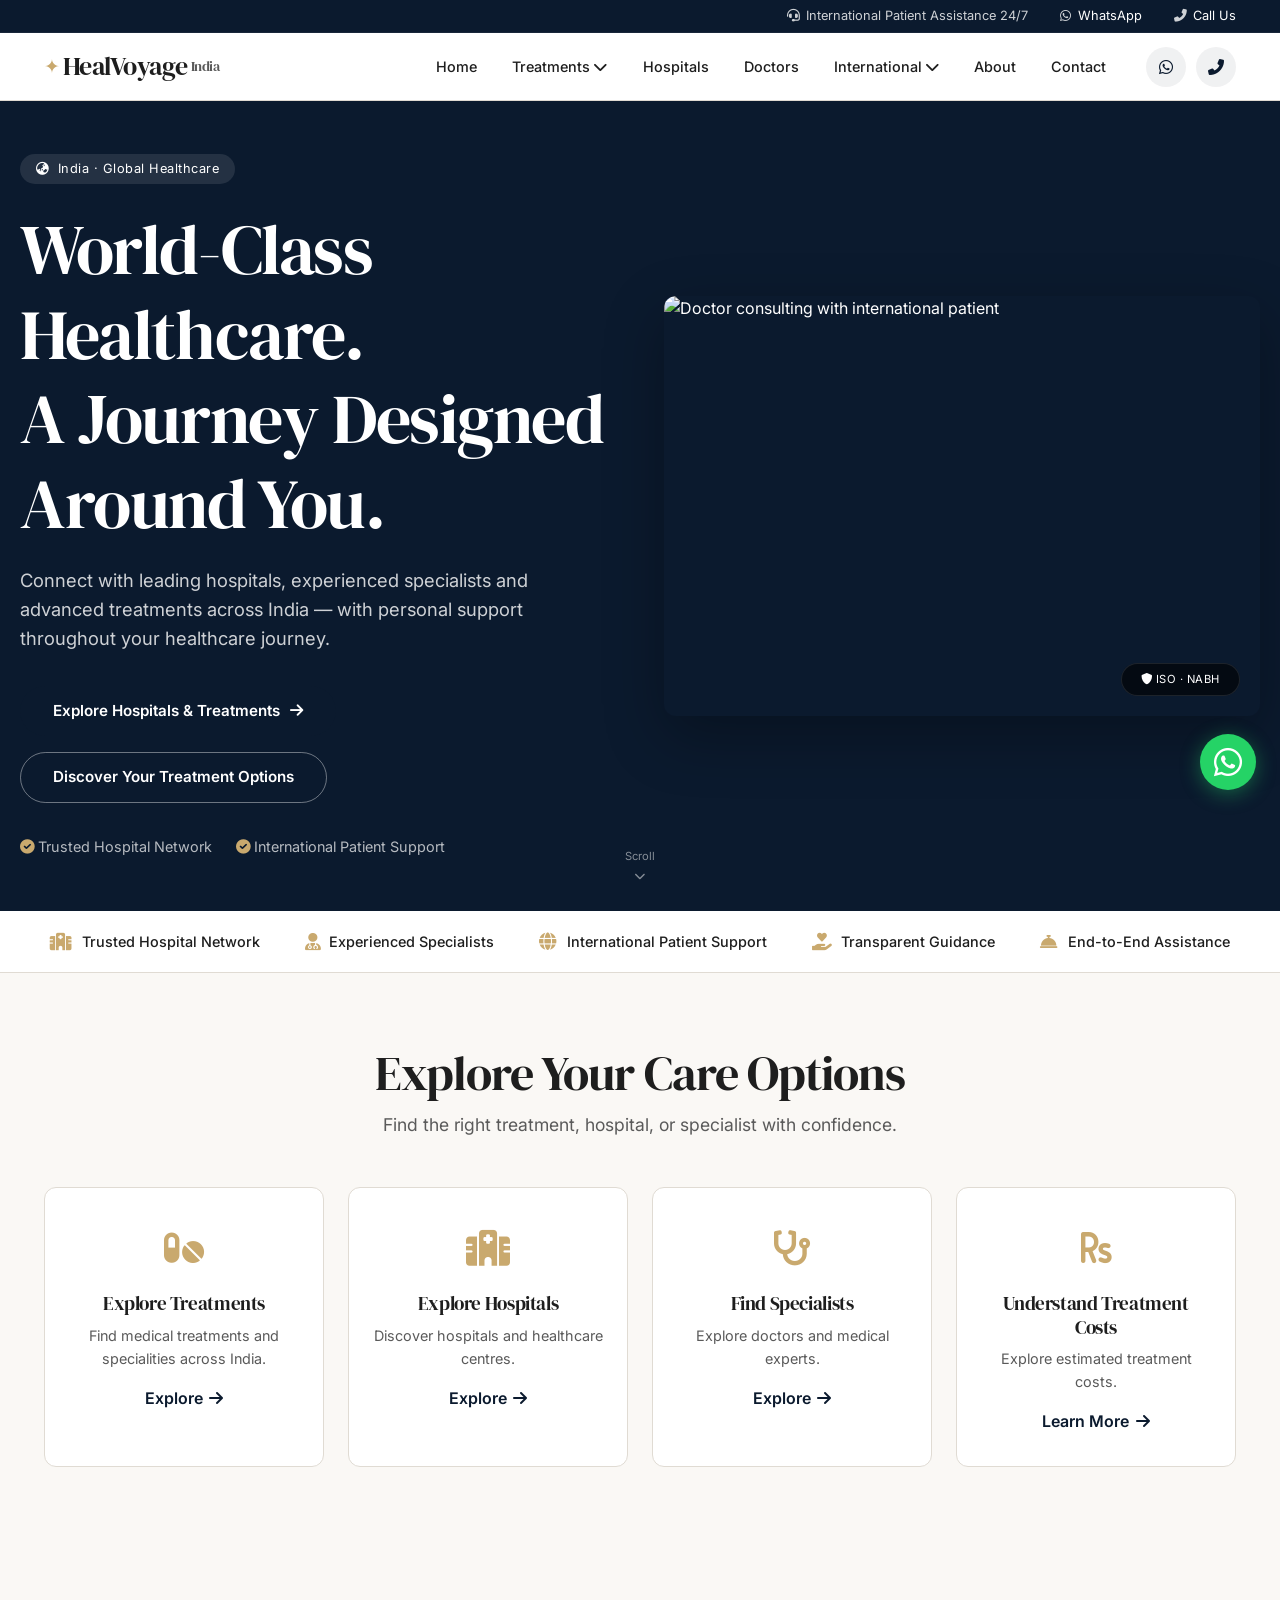
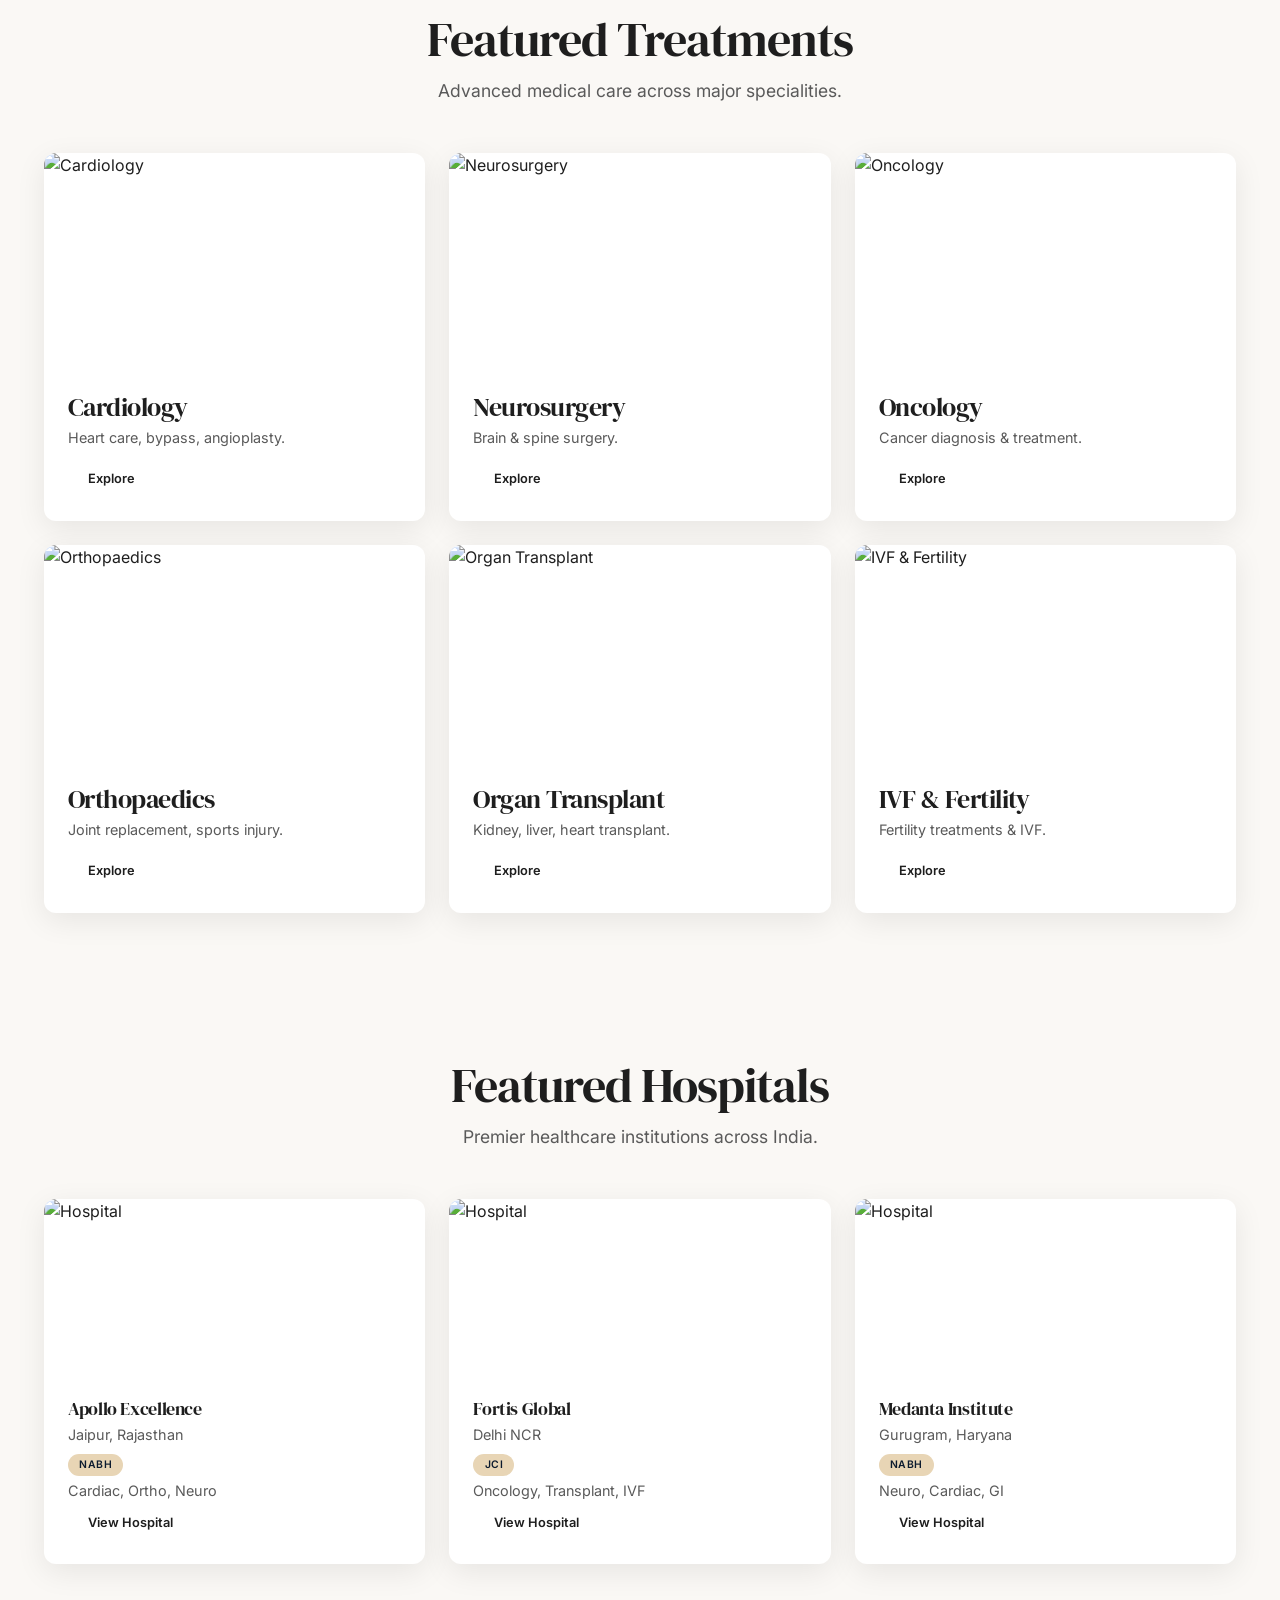
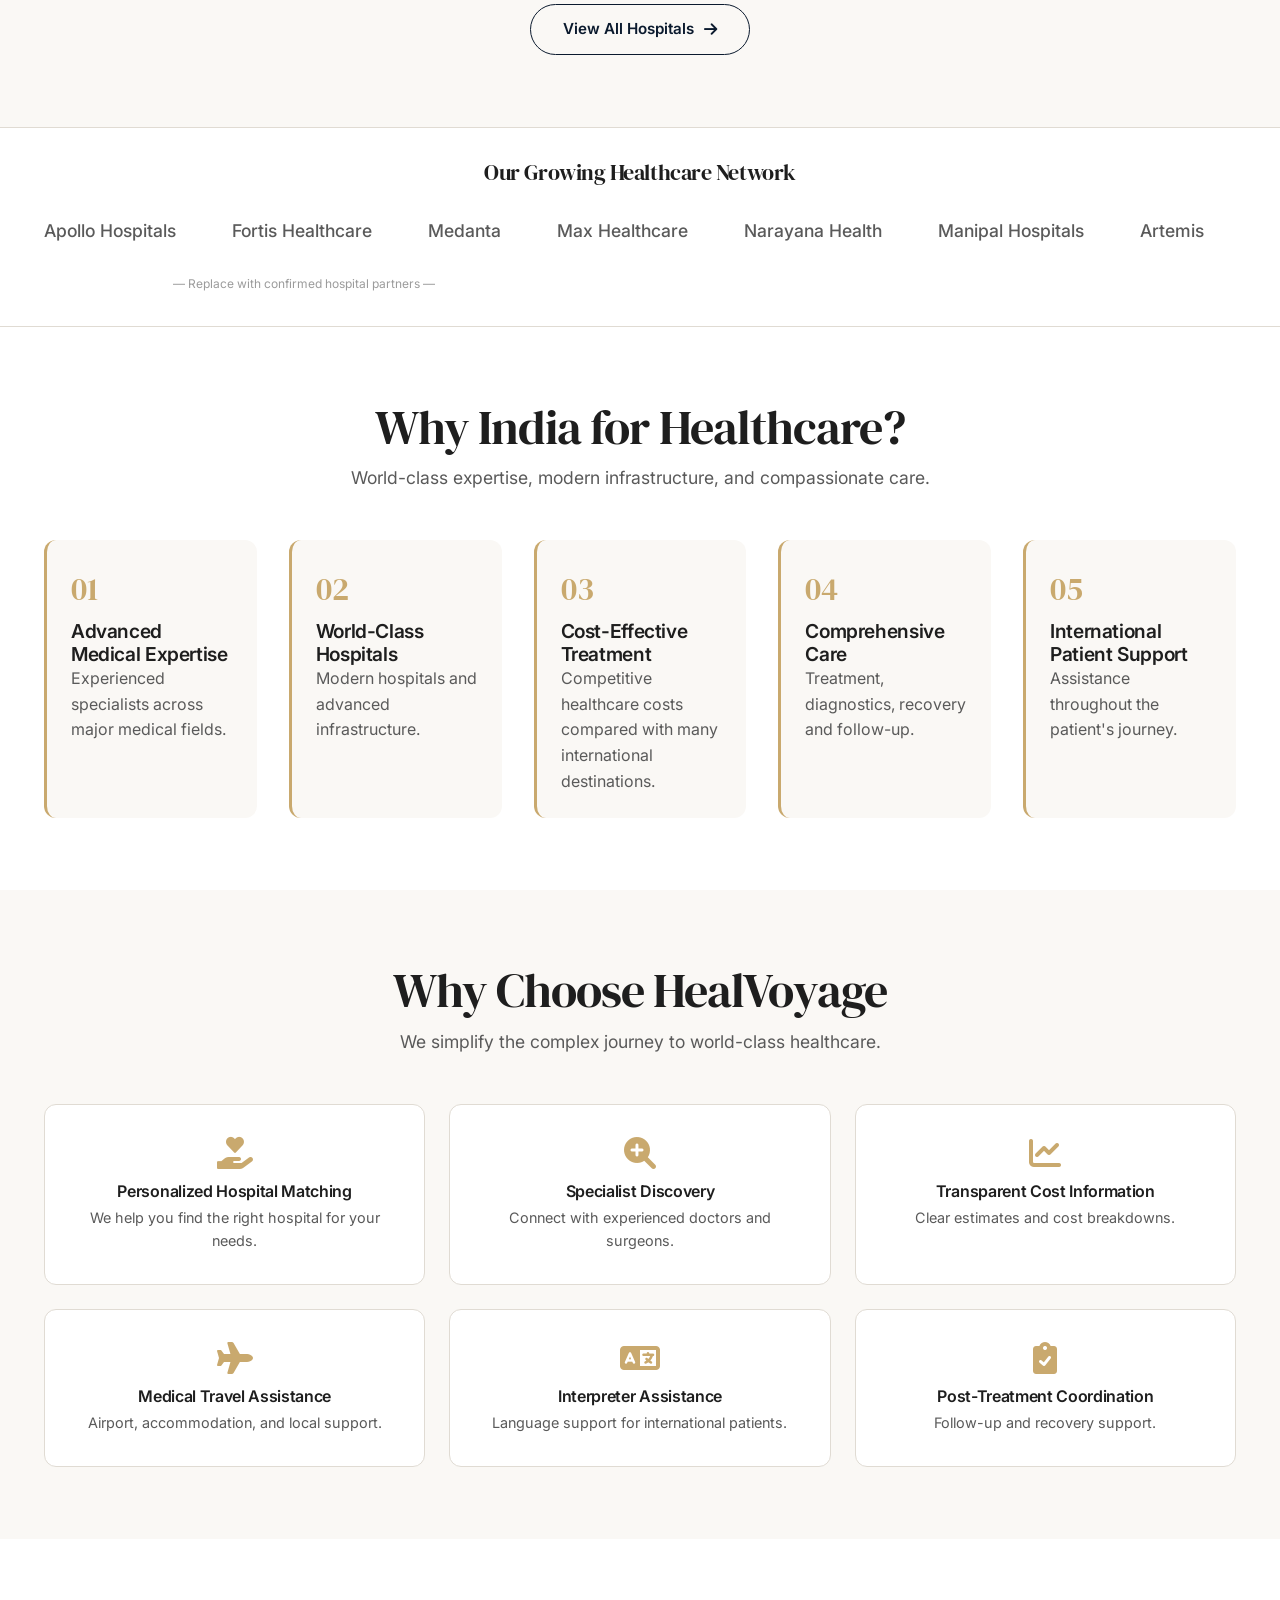
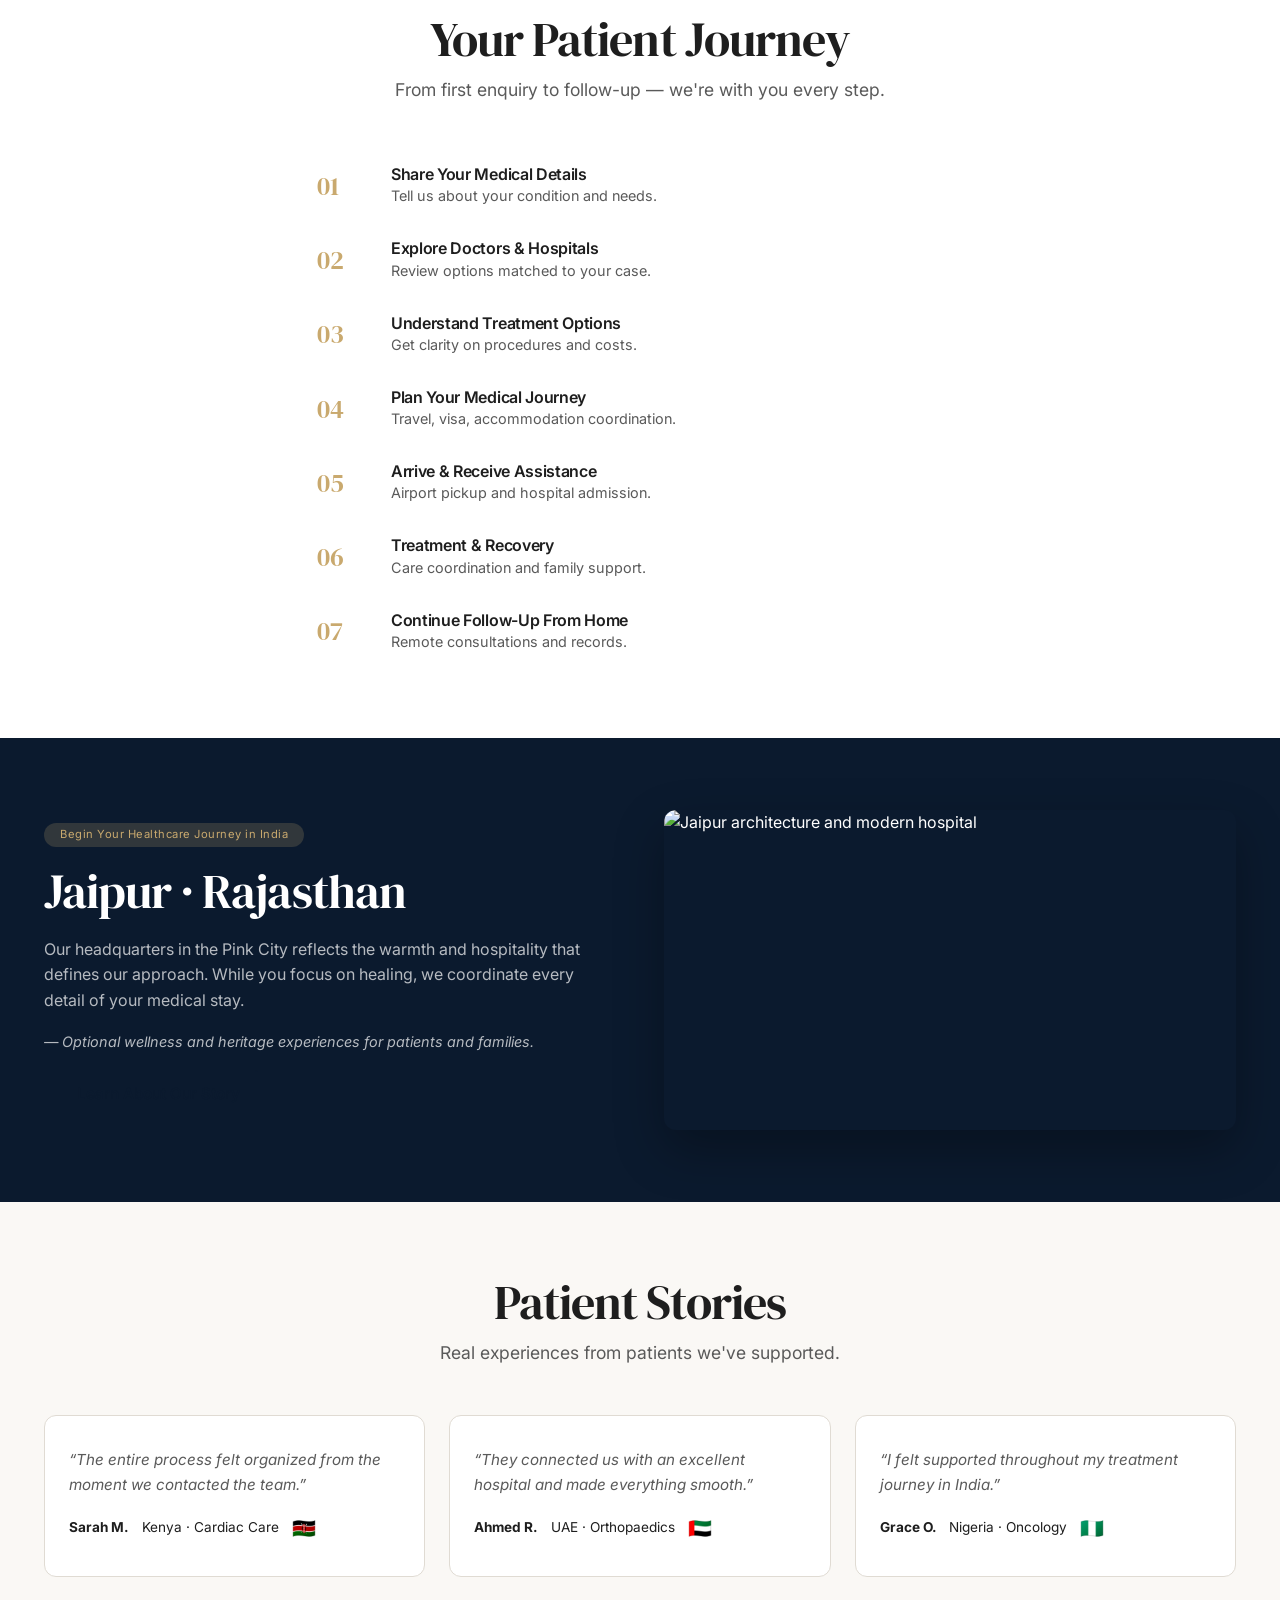
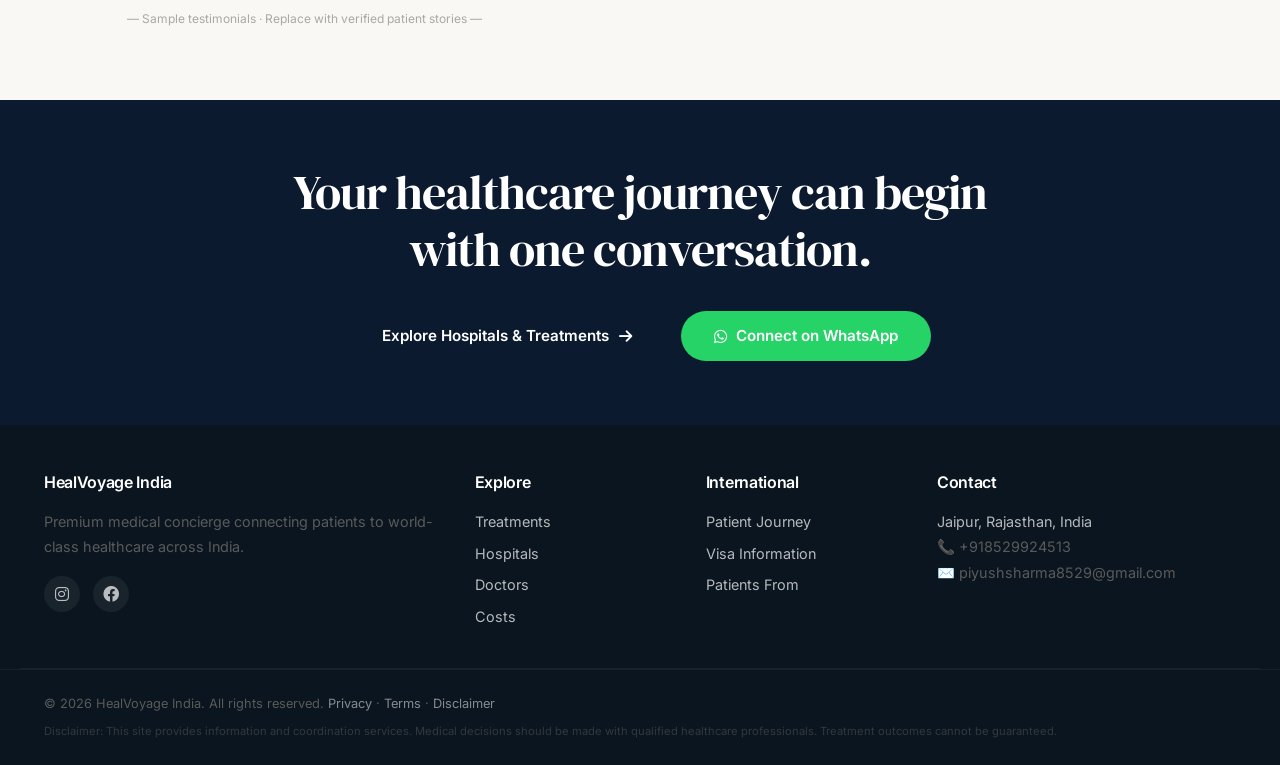
==== index.html @ 4dab4cf0 "Update index.html" ====
<!DOCTYPE html>
<html lang="en">
<head>
  <meta charset="UTF-8" />
  <meta name="viewport" content="width=device-width, initial-scale=1.0" />
  <title>HealVoyage India · Premium Medical Concierge</title>
  <link rel="preconnect" href="https://fonts.googleapis.com" />
  <link rel="preconnect" href="https://fonts.gstatic.com" crossorigin />
  <link href="https://fonts.googleapis.com/css2?family=DM+Serif+Display:ital@0;1&family=Inter:opsz,wght@14..32,300;14..32,400;14..32,500;14..32,600;14..32,700&display=swap" rel="stylesheet" />
  <link rel="stylesheet" href="https://cdnjs.cloudflare.com/ajax/libs/font-awesome/6.0.0-beta3/css/all.min.css" />
  <link rel="stylesheet" href="css/style.css" />
</head>
<body>

<!-- ===== UTILITY BAR ===== -->
<div class="utility-bar">
  <div class="container utility-flex">
    <span class="utility-item"><i class="fas fa-headset"></i> International Patient Assistance 24/7</span>
    <span class="utility-item"><i class="fab fa-whatsapp"></i> <a href="https://wa.me/+918529924513?text=Hi%2C%20I%20would%20like%20to%20know%20more%20about%20medical%20treatment%20in%20India." target="_blank">WhatsApp</a></span>
    <span class="utility-item"><i class="fas fa-phone-alt"></i> <a href="tel:+918529924513">Call Us</a></span>
  </div>
</div>

<!-- ===== HEADER ===== -->
<!-- ===== HEADER / NAVIGATION ===== -->
<header class="site-header">
  <div class="container header-flex">
    
    <!-- LOGO -->
    <div class="logo">
      <a href="index.html">
        <span class="logo-icon">✦</span> HealVoyage <span class="logo-light">India</span>
      </a>
    </div>
    
    <!-- NAVIGATION -->
    <nav class="main-nav">
      <ul class="nav-list">
        <li><a href="index.html">Home</a></li>
        <li class="dropdown">
          <a href="treatments.html" class="dropdown-toggle">Treatments <i class="fas fa-chevron-down"></i></a>
          <ul class="dropdown-menu">
            <li><a href="treatments.html#cardiology">Cardiology</a></li>
            <li><a href="treatments.html#neurosurgery">Neurosurgery</a></li>
            <li><a href="treatments.html#oncology">Oncology</a></li>
            <li><a href="treatments.html#orthopaedics">Orthopaedics</a></li>
            <li><a href="treatments.html">All Treatments</a></li>
          </ul>
        </li>
        <li><a href="hospitals.html">Hospitals</a></li>
        <li><a href="doctors.html">Doctors</a></li>
        <li class="dropdown">
          <a href="international-patients.html" class="dropdown-toggle">International <i class="fas fa-chevron-down"></i></a>
          <ul class="dropdown-menu">
            <li><a href="international-patients.html#journey">Patient Journey</a></li>
            <li><a href="international-patients.html#visa">Medical Visa</a></li>
            <li><a href="international-patients.html#countries">Patients From</a></li>
          </ul>
        </li>
        <li><a href="about.html">About</a></li>
        <li><a href="contact.html">Contact</a></li>
      </ul>
      <div class="nav-actions">
        <a href="https://wa.me/YOUR_WHATSAPP_NUMBER?text=Hi" target="_blank" class="btn-icon"><i class="fab fa-whatsapp"></i></a>
        <a href="tel:YOUR_PHONE_NUMBER" class="btn-icon"><i class="fas fa-phone-alt"></i></a>
      </div>
    </nav>
    
    <!-- HAMBURGER -->
    <div class="hamburger">
      <span></span>
      <span></span>
      <span></span>
    </div>
    
  </div>
</header>  
  <!-- ===== HERO ===== -->
<section class="hero">
  <div class="hero-overlay"></div>
  <div class="container hero-content">
    <div class="hero-text">
      <span class="hero-badge"><i class="fas fa-globe-asia"></i> India · Global Healthcare</span>
      <h1>World-Class Healthcare.<br />A Journey Designed Around You.</h1>
      <p class="hero-sub">Connect with leading hospitals, experienced specialists and advanced treatments across India — with personal support throughout your healthcare journey.</p>
      <div class="hero-cta">
        <a href="hospitals.html" class="btn btn-primary">Explore Hospitals &amp; Treatments <i class="fas fa-arrow-right"></i></a>
        <a href="treatments.html" class="btn btn-outline">Discover Your Treatment Options</a>
      </div>
      <div class="hero-trust">
        <span><i class="fas fa-check-circle"></i> Trusted Hospital Network</span>
        <span><i class="fas fa-check-circle"></i> International Patient Support</span>
      </div>
    </div>
    <div class="hero-image">
      <img src="https://images.unsplash.com/photo-1579684385127-1ef15d508118?w=800&auto=format&fit=crop" alt="Doctor consulting with international patient" loading="eager" />
      <div class="floating-trust"><i class="fas fa-shield-alt"></i> ISO · NABH</div>
    </div>
  </div>
  <div class="scroll-indicator"><span>Scroll</span> <i class="fas fa-chevron-down"></i></div>
</section>

<!-- ===== TRUST STRIP ===== -->
<section class="trust-strip">
  <div class="container trust-grid">
    <div class="trust-item"><i class="fas fa-hospital-alt"></i> <span>Trusted Hospital Network</span></div>
    <div class="trust-item"><i class="fas fa-user-md"></i> <span>Experienced Specialists</span></div>
    <div class="trust-item"><i class="fas fa-globe"></i> <span>International Patient Support</span></div>
    <div class="trust-item"><i class="fas fa-hand-holding-heart"></i> <span>Transparent Guidance</span></div>
    <div class="trust-item"><i class="fas fa-concierge-bell"></i> <span>End-to-End Assistance</span></div>
  </div>
</section>

<!-- ===== EXPLORE CARE ===== -->
<section class="section explore-care">
  <div class="container">
    <div class="section-header">
      <h2>Explore Your Care Options</h2>
      <p>Find the right treatment, hospital, or specialist with confidence.</p>
    </div>
    <div class="explore-grid">
      <div class="explore-card">
        <div class="explore-icon"><i class="fas fa-pills"></i></div>
        <h3>Explore Treatments</h3>
        <p>Find medical treatments and specialities across India.</p>
        <a href="treatments.html" class="link-arrow">Explore <i class="fas fa-arrow-right"></i></a>
      </div>
      <div class="explore-card">
        <div class="explore-icon"><i class="fas fa-hospital"></i></div>
        <h3>Explore Hospitals</h3>
        <p>Discover hospitals and healthcare centres.</p>
        <a href="hospitals.html" class="link-arrow">Explore <i class="fas fa-arrow-right"></i></a>
      </div>
      <div class="explore-card">
        <div class="explore-icon"><i class="fas fa-stethoscope"></i></div>
        <h3>Find Specialists</h3>
        <p>Explore doctors and medical experts.</p>
        <a href="doctors.html" class="link-arrow">Explore <i class="fas fa-arrow-right"></i></a>
      </div>
      <div class="explore-card">
        <div class="explore-icon"><i class="fas fa-rupee-sign"></i></div>
        <h3>Understand Treatment Costs</h3>
        <p>Explore estimated treatment costs.</p>
        <a href="contact.html" class="link-arrow">Learn More <i class="fas fa-arrow-right"></i></a>
      </div>
    </div>
  </div>
</section>

<!-- ===== FEATURED TREATMENTS ===== -->
<section class="section treatments-featured">
  <div class="container">
    <div class="section-header">
      <h2>Featured Treatments</h2>
      <p>Advanced medical care across major specialities.</p>
    </div>
    <div class="treatment-grid">
      <div class="treatment-card"><img src="https://images.unsplash.com/photo-1629909613654-28e377c37b09?w=400&auto=format&fit=crop" alt="Cardiology" /><div class="treatment-info"><h3>Cardiology</h3><p>Heart care, bypass, angioplasty.</p><a href="treatments.html#cardiology" class="btn btn-small">Explore</a></div></div>
      <div class="treatment-card"><img src="https://images.unsplash.com/photo-1582750433449-648ed127bb54?w=400&auto=format&fit=crop" alt="Neurosurgery" /><div class="treatment-info"><h3>Neurosurgery</h3><p>Brain &amp; spine surgery.</p><a href="treatments.html#neurosurgery" class="btn btn-small">Explore</a></div></div>
      <div class="treatment-card"><img src="https://images.unsplash.com/photo-1579154204601-01588f351e67?w=400&auto=format&fit=crop" alt="Oncology" /><div class="treatment-info"><h3>Oncology</h3><p>Cancer diagnosis &amp; treatment.</p><a href="treatments.html#oncology" class="btn btn-small">Explore</a></div></div>
      <div class="treatment-card"><img src="https://images.unsplash.com/photo-1516549655169-df83a0774514?w=400&auto=format&fit=crop" alt="Orthopaedics" /><div class="treatment-info"><h3>Orthopaedics</h3><p>Joint replacement, sports injury.</p><a href="treatments.html#orthopaedics" class="btn btn-small">Explore</a></div></div>
      <div class="treatment-card"><img src="https://images.unsplash.com/photo-1579684385127-1ef15d508118?w=400&auto=format&fit=crop" alt="Organ Transplant" /><div class="treatment-info"><h3>Organ Transplant</h3><p>Kidney, liver, heart transplant.</p><a href="treatments.html#transplant" class="btn btn-small">Explore</a></div></div>
      <div class="treatment-card"><img src="https://images.unsplash.com/photo-1584466977773-e625c37cdd50?w=400&auto=format&fit=crop" alt="IVF & Fertility" /><div class="treatment-info"><h3>IVF &amp; Fertility</h3><p>Fertility treatments &amp; IVF.</p><a href="treatments.html#ivf" class="btn btn-small">Explore</a></div></div>
    </div>
  </div>
</section>

<!-- ===== FEATURED HOSPITALS ===== -->
<section class="section hospitals-featured">
  <div class="container">
    <div class="section-header">
      <h2>Featured Hospitals</h2>
      <p>Premier healthcare institutions across India.</p>
    </div>
    <div class="hospital-grid">
      <div class="hospital-card"><img src="https://images.unsplash.com/photo-1586773860418-d37222d8fce3?w=400&auto=format&fit=crop" alt="Hospital" /><div class="hospital-info"><h3>Apollo Excellence</h3><p>Jaipur, Rajasthan</p><span class="badge">NABH</span><p class="small">Cardiac, Ortho, Neuro</p><a href="hospitals.html" class="btn btn-small">View Hospital</a></div></div>
      <div class="hospital-card"><img src="https://images.unsplash.com/photo-1587351021759-3e566b6af7cc?w=400&auto=format&fit=crop" alt="Hospital" /><div class="hospital-info"><h3>Fortis Global</h3><p>Delhi NCR</p><span class="badge">JCI</span><p class="small">Oncology, Transplant, IVF</p><a href="hospitals.html" class="btn btn-small">View Hospital</a></div></div>
      <div class="hospital-card"><img src="https://images.unsplash.com/photo-1582750433449-648ed127bb54?w=400&auto=format&fit=crop" alt="Hospital" /><div class="hospital-info"><h3>Medanta Institute</h3><p>Gurugram, Haryana</p><span class="badge">NABH</span><p class="small">Neuro, Cardiac, GI</p><a href="hospitals.html" class="btn btn-small">View Hospital</a></div></div>
    </div>
    <div class="center-mt"><a href="hospitals.html" class="btn btn-secondary">View All Hospitals <i class="fas fa-arrow-right"></i></a></div>
  </div>
</section>

<!-- ===== PARTNER MARQUEE ===== -->
<section class="partner-marquee">
  <div class="container">
    <h3>Our Growing Healthcare Network</h3>
    <div class="marquee-wrapper">
      <div class="marquee-track" id="marqueeTrack">
        <span>Apollo Hospitals</span><span>Fortis Healthcare</span><span>Medanta</span><span>Max Healthcare</span><span>Narayana Health</span><span>Manipal Hospitals</span><span>Artemis</span><span>Jaypee</span><span>Kokilaben</span><span>Sir Ganga Ram</span>
        <span>Apollo Hospitals</span><span>Fortis Healthcare</span><span>Medanta</span><span>Max Healthcare</span><span>Narayana Health</span><span>Manipal Hospitals</span><span>Artemis</span><span>Jaypee</span><span>Kokilaben</span><span>Sir Ganga Ram</span>
      </div>
    </div>
    <p class="marquee-note">— Replace with confirmed hospital partners —</p>
  </div>
</section>

<!-- ===== WHY INDIA ===== -->
<section class="section why-india">
  <div class="container">
    <div class="section-header">
      <h2>Why India for Healthcare?</h2>
      <p>World-class expertise, modern infrastructure, and compassionate care.</p>
    </div>
    <div class="india-grid">
      <div class="india-item"><span class="number">01</span><h4>Advanced Medical Expertise</h4><p>Experienced specialists across major medical fields.</p></div>
      <div class="india-item"><span class="number">02</span><h4>World-Class Hospitals</h4><p>Modern hospitals and advanced infrastructure.</p></div>
      <div class="india-item"><span class="number">03</span><h4>Cost-Effective Treatment</h4><p>Competitive healthcare costs compared with many international destinations.</p></div>
      <div class="india-item"><span class="number">04</span><h4>Comprehensive Care</h4><p>Treatment, diagnostics, recovery and follow-up.</p></div>
      <div class="india-item"><span class="number">05</span><h4>International Patient Support</h4><p>Assistance throughout the patient's journey.</p></div>
    </div>
  </div>
</section>

<!-- ===== WHY CHOOSE US ===== -->
<section class="section why-us">
  <div class="container">
    <div class="section-header">
      <h2>Why Choose HealVoyage</h2>
      <p>We simplify the complex journey to world-class healthcare.</p>
    </div>
    <div class="why-grid">
      <div class="why-card"><i class="fas fa-hand-holding-heart"></i><h4>Personalized Hospital Matching</h4><p>We help you find the right hospital for your needs.</p></div>
      <div class="why-card"><i class="fas fa-search-plus"></i><h4>Specialist Discovery</h4><p>Connect with experienced doctors and surgeons.</p></div>
      <div class="why-card"><i class="fas fa-chart-line"></i><h4>Transparent Cost Information</h4><p>Clear estimates and cost breakdowns.</p></div>
      <div class="why-card"><i class="fas fa-plane"></i><h4>Medical Travel Assistance</h4><p>Airport, accommodation, and local support.</p></div>
      <div class="why-card"><i class="fas fa-language"></i><h4>Interpreter Assistance</h4><p>Language support for international patients.</p></div>
      <div class="why-card"><i class="fas fa-clipboard-check"></i><h4>Post-Treatment Coordination</h4><p>Follow-up and recovery support.</p></div>
    </div>
  </div>
</section>

<!-- ===== PATIENT JOURNEY ===== -->
<section class="section patient-journey" id="patientJourney">
  <div class="container">
    <div class="section-header">
      <h2>Your Patient Journey</h2>
      <p>From first enquiry to follow-up — we're with you every step.</p>
    </div>
    <div class="journey-timeline">
      <div class="journey-step"><span>01</span><div><h4>Share Your Medical Details</h4><p>Tell us about your condition and needs.</p></div></div>
      <div class="journey-step"><span>02</span><div><h4>Explore Doctors &amp; Hospitals</h4><p>Review options matched to your case.</p></div></div>
      <div class="journey-step"><span>03</span><div><h4>Understand Treatment Options</h4><p>Get clarity on procedures and costs.</p></div></div>
      <div class="journey-step"><span>04</span><div><h4>Plan Your Medical Journey</h4><p>Travel, visa, accommodation coordination.</p></div></div>
      <div class="journey-step"><span>05</span><div><h4>Arrive &amp; Receive Assistance</h4><p>Airport pickup and hospital admission.</p></div></div>
      <div class="journey-step"><span>06</span><div><h4>Treatment &amp; Recovery</h4><p>Care coordination and family support.</p></div></div>
      <div class="journey-step"><span>07</span><div><h4>Continue Follow-Up From Home</h4><p>Remote consultations and records.</p></div></div>
    </div>
  </div>
</section>

<!-- ===== DESTINATION STORY ===== -->
<section class="section destination-story">
  <div class="container dest-flex">
    <div class="dest-content">
      <span class="tag">Begin Your Healthcare Journey in India</span>
      <h2>Jaipur · Rajasthan</h2>
      <p>Our headquarters in the Pink City reflects the warmth and hospitality that defines our approach. While you focus on healing, we coordinate every detail of your medical stay.</p>
      <p class="dest-small">— Optional wellness and heritage experiences for patients and families.</p>
      <a href="about.html" class="btn btn-secondary">Learn About Our Story</a>
    </div>
    <div class="dest-image">
      <img src="https://images.unsplash.com/photo-1587474260584-136574528ed5?w=600&auto=format&fit=crop" alt="Jaipur architecture and modern hospital" />
    </div>
  </div>
</section>

<!-- ===== TESTIMONIALS ===== -->
<section class="section testimonials">
  <div class="container">
    <div class="section-header">
      <h2>Patient Stories</h2>
      <p>Real experiences from patients we've supported.</p>
    </div>
    <div class="testimonial-grid">
      <div class="testimonial-card"><p>“The entire process felt organized from the moment we contacted the team.”</p><div class="patient-meta"><strong>Sarah M.</strong><span>Kenya · Cardiac Care</span><span class="flag">🇰🇪</span></div></div>
      <div class="testimonial-card"><p>“They connected us with an excellent hospital and made everything smooth.”</p><div class="patient-meta"><strong>Ahmed R.</strong><span>UAE · Orthopaedics</span><span class="flag">🇦🇪</span></div></div>
      <div class="testimonial-card"><p>“I felt supported throughout my treatment journey in India.”</p><div class="patient-meta"><strong>Grace O.</strong><span>Nigeria · Oncology</span><span class="flag">🇳🇬</span></div></div>
    </div>
    <p class="demo-note">— Sample testimonials · Replace with verified patient stories —</p>
  </div>
</section>

<!-- ===== FINAL CTA ===== -->
<section class="section final-cta">
  <div class="container cta-box">
    <h2>Your healthcare journey can begin with one conversation.</h2>
    <div class="cta-actions">
      <a href="hospitals.html" class="btn btn-primary">Explore Hospitals &amp; Treatments <i class="fas fa-arrow-right"></i></a>
      <a href="https://wa.me/8529924513?text=Hi%2C%20I%20would%20like%20to%20know%20more%20about%20medical%20treatment%20in%20India." target="_blank" class="btn btn-whatsapp"><i class="fab fa-whatsapp"></i> Connect on WhatsApp</a>
    </div>
  </div>
</section>

<!-- ===== FOOTER ===== -->
<footer class="site-footer">
  <div class="container footer-grid">
    <div class="footer-col"><h4>HealVoyage India</h4><p>Premium medical concierge connecting patients to world-class healthcare across India.</p><div class="social"><a href="#" aria-label="Instagram"><i class="fab fa-instagram"></i></a><a href="#" aria-label="Facebook"><i class="fab fa-facebook"></i></a></div></div>
    <div class="footer-col"><h4>Explore</h4><ul><li><a href="treatments.html">Treatments</a></li><li><a href="hospitals.html">Hospitals</a></li><li><a href="doctors.html">Doctors</a></li><li><a href="contact.html">Costs</a></li></ul></div>
    <div class="footer-col"><h4>International</h4><ul><li><a href="international-patients.html#journey">Patient Journey</a></li><li><a href="international-patients.html#visa">Visa Information</a></li><li><a href="international-patients.html#countries">Patients From</a></li></ul></div>
    <div class="footer-col"><h4>Contact</h4><address>Jaipur, Rajasthan, India</address><p><a href="tel:+918529924513">📞 +918529924513</a></p><p><a href="mailto:piyushsharma8529@gmail.com">✉️ piyushsharma8529@gmail.com</a></p></div>
  </div>
  <div class="footer-bottom"><div class="container"><p>© 2026 HealVoyage India. All rights reserved. <a href="#">Privacy</a> · <a href="#">Terms</a> · <a href="#">Disclaimer</a></p><p class="disclaimer">Disclaimer: This site provides information and coordination services. Medical decisions should be made with qualified healthcare professionals. Treatment outcomes cannot be guaranteed.</p></div></div>
</footer>

<!-- FLOATING WHATSAPP & BACK TO TOP -->
<a href="https://wa.me/8529924513?text=Hi%2C%20I%20would%20like%20to%20know%20more%20about%20medical%20treatment%20in%20India." target="_blank" class="floating-wa" aria-label="WhatsApp"><i class="fab fa-whatsapp"></i><span class="tooltip">Chat with us</span></a>
<button class="back-to-top" id="backToTop" aria-label="Back to top"><i class="fas fa-chevron-up"></i></button>

<!-- MOBILE STICKY BAR -->
<div class="mobile-sticky" id="mobileSticky">
  <a href="tel:+918529924513"><i class="fas fa-phone-alt"></i> Call</a>
  <a href="https://wa.me/8529924513?text=Hi%2C%20I%20would%20like%20to%20know%20more%20about%20medical%20treatment%20in%20India." target="_blank"><i class="fab fa-whatsapp"></i> WhatsApp</a>
  <a href="hospitals.html"><i class="fas fa-hospital-alt"></i> Explore</a>
</div>

<script src="js/script.js"></script>
</body>
</html>
---- css/style.css ----
/* ============================================================
   ROOT VARIABLES — Premium Medical-Luxury Palette
   ============================================================ */
:root {
  --primary: #0b1a2e;        /* Deep midnight navy */
  --secondary: #1a3a4a;       /* Muted teal */
  --accent: #c9a96e;          /* Champagne/gold — used sparingly */
  --accent-light: #e8d5b5;
  --background: #faf8f5;      /* Warm ivory */
  --surface: #ffffff;
  --text: #1e1e1e;
  --text-muted: #5a5a5a;
  --border: #e0dbd3;
  --shadow: 0 8px 30px rgba(0,0,0,0.08);
  --shadow-hover: 0 16px 48px rgba(0,0,0,0.14);
  --radius: 12px;
  --transition: 0.35s cubic-bezier(0.25, 0.46, 0.45, 0.94);
  --font-serif: 'DM Serif Display', Georgia, serif;
  --font-sans: 'Inter', -apple-system, BlinkMacSystemFont, 'Segoe UI', Roboto, sans-serif;
}

/* ============================================================
   RESET / BASE
   ============================================================ */
*,
*::before,
*::after {
  margin: 0;
  padding: 0;
  box-sizing: border-box;
}

html {
  scroll-behavior: smooth;
  -webkit-font-smoothing: antialiased;
}

body {
  font-family: var(--font-sans);
  background: var(--background);
  color: var(--text);
  line-height: 1.6;
}

img {
  max-width: 100%;
  height: auto;
  display: block;
}

a {
  text-decoration: none;
  color: inherit;
}

ul {
  list-style: none;
}

.container {
  max-width: 1240px;
  margin: 0 auto;
  padding: 0 24px;
}

/* ============================================================
   TYPOGRAPHY
   ============================================================ */
h1,
h2,
h3,
h4 {
  font-family: var(--font-serif);
  font-weight: 400;
  letter-spacing: -0.02em;
  line-height: 1.2;
}

h1 {
  font-size: clamp(2.6rem, 6vw, 4.4rem);
}

h2 {
  font-size: clamp(2rem, 4vw, 3rem);
  margin-bottom: 0.5rem;
}

h3 {
  font-size: clamp(1.3rem, 2vw, 1.7rem);
}

h4 {
  font-size: 1.2rem;
  font-weight: 500;
}

p {
  color: var(--text-muted);
  max-width: 65ch;
}

.section-header {
  text-align: center;
  margin-bottom: 3rem;
}

.section-header p {
  margin: 0 auto;
  font-size: 1.1rem;
}

/* ============================================================
   UTILITY
   ============================================================ */
.section {
  padding: 4.5rem 0;
}

.center-mt {
  text-align: center;
  margin-top: 2.5rem;
}

.btn {
  display: inline-flex;
  align-items: center;
  gap: 0.6rem;
  padding: 0.75rem 2rem;
  border-radius: 50px;
  font-weight: 600;
  font-size: 0.95rem;
  transition: var(--transition);
  border: 1px solid transparent;
  cursor: pointer;
}

.btn-primary {
  background: var(--primary);
  color: #fff;
}
.btn-primary:hover {
  background: #1a3050;
  transform: translateY(-2px);
  box-shadow: 0 8px 24px rgba(11, 26, 46, 0.25);
}

.btn-secondary {
  background: transparent;
  color: var(--primary);
  border-color: var(--primary);
}
.btn-secondary:hover {
  background: var(--primary);
  color: #fff;
}

.btn-outline {
  background: transparent;
  color: #fff;
  border-color: rgba(255,255,255,0.4);
}
.btn-outline:hover {
  background: rgba(255,255,255,0.12);
  border-color: #fff;
}

.btn-small {
  padding: 0.4rem 1.2rem;
  font-size: 0.8rem;
}

.btn-whatsapp {
  background: #25D366;
  color: #fff;
}
.btn-whatsapp:hover {
  background: #1da851;
  transform: translateY(-2px);
}

.link-arrow {
  display: inline-flex;
  align-items: center;
  gap: 0.4rem;
  font-weight: 600;
  color: var(--primary);
  transition: var(--transition);
}
.link-arrow i {
  transition: var(--transition);
}
.link-arrow:hover i {
  transform: translateX(6px);
}

/* ============================================================
   UTILITY BAR
   ============================================================ */
.utility-bar {
  background: var(--primary);
  color: rgba(255,255,255,0.8);
  font-size: 0.8rem;
  padding: 6px 0;
  border-bottom: 1px solid rgba(255,255,255,0.06);
}
.utility-flex {
  display: flex;
  justify-content: flex-end;
  gap: 2rem;
  flex-wrap: wrap;
}
.utility-item {
  display: flex;
  align-items: center;
  gap: 0.4rem;
}
.utility-item a {
  color: #fff;
  transition: var(--transition);
}
.utility-item a:hover {
  color: var(--accent);
}

/* ============================================================
   HEADER / NAV
   ============================================================ */
.site-header {
  background: var(--surface);
  border-bottom: 1px solid var(--border);
  position: sticky;
  top: 0;
  z-index: 1000;
  padding: 0.8rem 0;
}

.header-flex {
  display: flex;
  align-items: center;
  justify-content: space-between;
}

.logo a {
  font-family: var(--font-serif);
  font-size: 1.6rem;
  letter-spacing: -0.02em;
  display: flex;
  align-items: center;
  gap: 0.2rem;
}
.logo-icon {
  color: var(--accent);
  font-size: 1.2rem;
}
.logo-light {
  font-weight: 300;
  color: var(--text-muted);
  font-size: 0.9rem;
}

.main-nav {
  display: flex;
  align-items: center;
  gap: 1.5rem;
}
.nav-list {
  display: flex;
  align-items: center;
  gap: 0.2rem;
}
.nav-list > li > a {
  padding: 0.5rem 1rem;
  font-weight: 500;
  font-size: 0.9rem;
  border-radius: 8px;
  transition: var(--transition);
  position: relative;
}
.nav-list > li > a:hover,
.nav-list > li > a.active {
  background: rgba(11,26,46,0.05);
}
.nav-list > li > a.active::after {
  content: '';
  position: absolute;
  bottom: 4px;
  left: 50%;
  transform: translateX(-50%);
  width: 20px;
  height: 2px;
  background: var(--accent);
}

.dropdown {
  position: relative;
}
.dropdown-menu {
  position: absolute;
  top: 110%;
  left: 0;
  min-width: 200px;
  background: var(--surface);
  border: 1px solid var(--border);
  border-radius: var(--radius);
  box-shadow: var(--shadow);
  padding: 0.5rem 0;
  opacity: 0;
  visibility: hidden;
  transition: var(--transition);
  transform: translateY(8px);
}
.dropdown:hover .dropdown-menu {
  opacity: 1;
  visibility: visible;
  transform: translateY(0);
}
.dropdown-menu li a {
  display: block;
  padding: 0.5rem 1.2rem;
  font-size: 0.9rem;
  transition: var(--transition);
}
.dropdown-menu li a:hover {
  background: rgba(11,26,46,0.04);
}

.nav-actions {
  display: flex;
  gap: 0.6rem;
}
.btn-icon {
  width: 40px;
  height: 40px;
  display: flex;
  align-items: center;
  justify-content: center;
  border-radius: 50%;
  background: rgba(11,26,46,0.06);
  transition: var(--transition);
  color: var(--primary);
}
.btn-icon:hover {
  background: var(--primary);
  color: #fff;
}

.hamburger {
  display: none;
  flex-direction: column;
  gap: 5px;
  background: none;
  border: none;
  cursor: pointer;
  padding: 4px;
}
.hamburger-line {
  width: 26px;
  height: 2px;
  background: var(--text);
  transition: var(--transition);
}
.hamburger.active .hamburger-line:nth-child(1) {
  transform: rotate(45deg) translate(5px, 5px);
}
.hamburger.active .hamburger-line:nth-child(2) {
  opacity: 0;
}
.hamburger.active .hamburger-line:nth-child(3) {
  transform: rotate(-45deg) translate(5px, -5px);
}

/* ============================================================
   HERO
   ============================================================ */
.hero {
  position: relative;
  min-height: 90vh;
  display: flex;
  align-items: center;
  background: var(--primary);
  color: #fff;
  overflow: hidden;
}
.hero-overlay {
  position: absolute;
  inset: 0;
  background: linear-gradient(135deg, rgba(11,26,46,0.85) 0%, rgba(11,26,46,0.4) 100%);
  z-index: 1;
}
.hero-content {
  position: relative;
  z-index: 2;
  display: grid;
  grid-template-columns: 1fr 1fr;
  gap: 3rem;
  align-items: center;
  padding: 3rem 0;
}
.hero-text {
  max-width: 600px;
}
.hero-badge {
  display: inline-flex;
  align-items: center;
  gap: 0.5rem;
  background: rgba(255,255,255,0.1);
  padding: 0.3rem 1rem;
  border-radius: 50px;
  font-size: 0.8rem;
  letter-spacing: 0.5px;
  margin-bottom: 1.5rem;
}
.hero h1 {
  margin-bottom: 1.2rem;
}
.hero-sub {
  font-size: 1.15rem;
  color: rgba(255,255,255,0.8);
  margin-bottom: 2rem;
  max-width: 90%;
}
.hero-cta {
  display: flex;
  flex-wrap: wrap;
  gap: 1rem;
  margin-bottom: 2rem;
}
.hero-trust {
  display: flex;
  gap: 1.5rem;
  font-size: 0.9rem;
  color: rgba(255,255,255,0.7);
}
.hero-trust i {
  color: var(--accent);
}
.hero-image {
  position: relative;
  border-radius: var(--radius);
  overflow: hidden;
  box-shadow: 0 20px 60px rgba(0,0,0,0.3);
}
.hero-image img {
  width: 100%;
  height: 420px;
  object-fit: cover;
  transition: var(--transition);
}
.hero:hover .hero-image img {
  transform: scale(1.02);
}
.floating-trust {
  position: absolute;
  bottom: 20px;
  right: 20px;
  background: rgba(0,0,0,0.6);
  backdrop-filter: blur(8px);
  padding: 0.4rem 1.2rem;
  border-radius: 50px;
  font-size: 0.7rem;
  letter-spacing: 0.5px;
  border: 1px solid rgba(255,255,255,0.1);
}
.scroll-indicator {
  position: absolute;
  bottom: 30px;
  left: 50%;
  transform: translateX(-50%);
  z-index: 2;
  color: rgba(255,255,255,0.5);
  font-size: 0.7rem;
  display: flex;
  flex-direction: column;
  align-items: center;
  gap: 4px;
  animation: bounceDown 2s infinite;
}
@keyframes bounceDown {
  0%, 100% { transform: translateX(-50%) translateY(0); }
  50% { transform: translateX(-50%) translateY(8px); }
}

/* ============================================================
   TRUST STRIP
   ============================================================ */
.trust-strip {
  background: var(--surface);
  border-bottom: 1px solid var(--border);
  padding: 1.2rem 0;
}
.trust-grid {
  display: flex;
  justify-content: space-around;
  flex-wrap: wrap;
  gap: 1rem 2rem;
}
.trust-item {
  display: flex;
  align-items: center;
  gap: 0.6rem;
  font-size: 0.9rem;
  font-weight: 500;
}
.trust-item i {
  color: var(--accent);
  font-size: 1.1rem;
}

/* ============================================================
   EXPLORE CARE
   ============================================================ */
.explore-grid {
  display: grid;
  grid-template-columns: repeat(4, 1fr);
  gap: 1.5rem;
}
.explore-card {
  background: var(--surface);
  padding: 2rem 1.5rem;
  border-radius: var(--radius);
  border: 1px solid var(--border);
  transition: var(--transition);
  text-align: center;
}
.explore-card:hover {
  transform: translateY(-6px);
  box-shadow: var(--shadow-hover);
  border-color: var(--accent-light);
}
.explore-icon {
  font-size: 2.2rem;
  color: var(--accent);
  margin-bottom: 1rem;
}
.explore-card h3 {
  margin-bottom: 0.5rem;
  font-size: 1.2rem;
}
.explore-card p {
  font-size: 0.9rem;
  margin-bottom: 1rem;
}

/* ============================================================
   TREATMENTS GRID
   ============================================================ */
.treatment-grid {
  display: grid;
  grid-template-columns: repeat(3, 1fr);
  gap: 1.5rem;
}
.treatment-card {
  position: relative;
  border-radius: var(--radius);
  overflow: hidden;
  background: var(--surface);
  box-shadow: var(--shadow);
  transition: var(--transition);
  cursor: pointer;
}
.treatment-card:hover {
  transform: translateY(-6px);
  box-shadow: var(--shadow-hover);
}
.treatment-card img {
  width: 100%;
  height: 220px;
  object-fit: cover;
  transition: var(--transition);
}
.treatment-card:hover img {
  transform: scale(1.04);
}
.treatment-info {
  padding: 1.2rem 1.5rem 1.5rem;
}
.treatment-info h3 {
  margin-bottom: 0.2rem;
}
.treatment-info p {
  font-size: 0.9rem;
  margin-bottom: 0.8rem;
}

/* ============================================================
   HOSPITALS GRID
   ============================================================ */
.hospital-grid {
  display: grid;
  grid-template-columns: repeat(3, 1fr);
  gap: 1.5rem;
}
.hospital-card {
  background: var(--surface);
  border-radius: var(--radius);
  overflow: hidden;
  box-shadow: var(--shadow);
  transition: var(--transition);
}
.hospital-card:hover {
  transform: translateY(-6px);
  box-shadow: var(--shadow-hover);
}
.hospital-card img {
  width: 100%;
  height: 180px;
  object-fit: cover;
}
.hospital-info {
  padding: 1.2rem 1.5rem 1.5rem;
}
.hospital-info h3 {
  font-size: 1.15rem;
}
.hospital-info p {
  font-size: 0.9rem;
  margin: 0.2rem 0;
}
.badge {
  display: inline-block;
  background: var(--accent-light);
  color: var(--primary);
  font-size: 0.65rem;
  font-weight: 600;
  padding: 0.15rem 0.7rem;
  border-radius: 50px;
  letter-spacing: 0.5px;
}
.small {
  font-size: 0.8rem;
  color: var(--text-muted);
}

/* ============================================================
   PARTNER MARQUEE
   ============================================================ */
.partner-marquee {
  background: var(--surface);
  border-top: 1px solid var(--border);
  border-bottom: 1px solid var(--border);
  padding: 2rem 0;
}
.partner-marquee h3 {
  text-align: center;
  margin-bottom: 1.2rem;
  font-size: 1.4rem;
}
.marquee-wrapper {
  overflow: hidden;
  position: relative;
  padding: 0.5rem 0;
}
.marquee-track {
  display: flex;
  gap: 3.5rem;
  width: max-content;
  animation: marqueeScroll 24s linear infinite;
}
.marquee-track span {
  font-weight: 500;
  font-size: 1.1rem;
  color: var(--text-muted);
  white-space: nowrap;
  padding: 0.2rem 0;
  border-bottom: 2px solid transparent;
  transition: var(--transition);
}
.marquee-track span:hover {
  color: var(--primary);
  border-color: var(--accent);
}
@keyframes marqueeScroll {
  0% { transform: translateX(0); }
  100% { transform: translateX(-50%); }
}
.marquee-wrapper:hover .marquee-track {
  animation-play-state: paused;
}
.marquee-note {
  text-align: center;
  font-size: 0.75rem;
  color: var(--text-muted);
  margin-top: 1rem;
  opacity: 0.6;
}

/* ============================================================
   WHY INDIA
   ============================================================ */
.why-india {
  background: var(--surface);
}
.india-grid {
  display: grid;
  grid-template-columns: repeat(auto-fit, minmax(200px, 1fr));
  gap: 2rem;
}
.india-item {
  padding: 1.5rem;
  border-left: 3px solid var(--accent);
  background: var(--background);
  border-radius: var(--radius);
}
.india-item .number {
  font-family: var(--font-serif);
  font-size: 2rem;
  color: var(--accent);
  display: block;
  margin-bottom: 0.3rem;
}
.india-item h4 {
  font-family: var(--font-sans);
  font-weight: 600;
}

/* ============================================================
   WHY US
   ============================================================ */
.why-grid {
  display: grid;
  grid-template-columns: repeat(3, 1fr);
  gap: 1.5rem;
}
.why-card {
  background: var(--surface);
  padding: 2rem 1.5rem;
  border-radius: var(--radius);
  border: 1px solid var(--border);
  text-align: center;
  transition: var(--transition);
}
.why-card:hover {
  border-color: var(--accent);
  box-shadow: var(--shadow);
}
.why-card i {
  font-size: 2rem;
  color: var(--accent);
  margin-bottom: 0.8rem;
}
.why-card h4 {
  font-family: var(--font-sans);
  font-weight: 600;
  font-size: 1rem;
  margin-bottom: 0.3rem;
}
.why-card p {
  font-size: 0.9rem;
}

/* ============================================================
   PATIENT JOURNEY
   ============================================================ */
.patient-journey {
  background: var(--surface);
}
.journey-timeline {
  display: flex;
  flex-direction: column;
  gap: 0.4rem;
  max-width: 700px;
  margin: 0 auto;
}
.journey-step {
  display: flex;
  align-items: center;
  gap: 1.5rem;
  padding: 0.8rem 1.5rem;
  border-radius: var(--radius);
  transition: var(--transition);
  border-left: 3px solid transparent;
}
.journey-step:hover {
  background: var(--background);
  border-left-color: var(--accent);
}
.journey-step span {
  font-family: var(--font-serif);
  font-size: 1.6rem;
  color: var(--accent);
  min-width: 50px;
}
.journey-step h4 {
  font-family: var(--font-sans);
  font-weight: 600;
  font-size: 1rem;
}
.journey-step p {
  font-size: 0.9rem;
  margin: 0;
}

/* ============================================================
   DESTINATION STORY
   ============================================================ */
.destination-story {
  background: var(--primary);
  color: #fff;
}
.dest-flex {
  display: grid;
  grid-template-columns: 1fr 1fr;
  gap: 3rem;
  align-items: center;
}
.dest-content .tag {
  display: inline-block;
  background: rgba(201,169,110,0.2);
  color: var(--accent);
  padding: 0.2rem 1rem;
  border-radius: 50px;
  font-size: 0.7rem;
  letter-spacing: 0.5px;
  margin-bottom: 1rem;
}
.dest-content h2 {
  color: #fff;
}
.dest-content p {
  color: rgba(255,255,255,0.7);
  margin: 1rem 0;
}
.dest-small {
  font-size: 0.9rem;
  font-style: italic;
}
.dest-image img {
  border-radius: var(--radius);
  width: 100%;
  height: 320px;
  object-fit: cover;
  box-shadow: 0 20px 50px rgba(0,0,0,0.3);
}

/* ============================================================
   TESTIMONIALS
   ============================================================ */
.testimonial-grid {
  display: grid;
  grid-template-columns: repeat(3, 1fr);
  gap: 1.5rem;
}
.testimonial-card {
  background: var(--surface);
  padding: 2rem 1.5rem;
  border-radius: var(--radius);
  border: 1px solid var(--border);
  transition: var(--transition);
}
.testimonial-card:hover {
  box-shadow: var(--shadow);
}
.testimonial-card p {
  font-style: italic;
  margin-bottom: 1rem;
  font-size: 0.95rem;
}
.patient-meta {
  display: flex;
  flex-wrap: wrap;
  align-items: center;
  gap: 0.3rem 0.8rem;
  font-size: 0.85rem;
}
.patient-meta strong {
  color: var(--text);
}
.flag {
  font-size: 1.2rem;
}
.demo-note {
  text-align: center;
  font-size: 0.75rem;
  color: var(--text-muted);
  margin-top: 2rem;
  opacity: 0.5;
}

/* ============================================================
   FINAL CTA
   ============================================================ */
.final-cta {
  background: var(--primary);
  color: #fff;
  padding: 4rem 0;
}
.cta-box {
  text-align: center;
}
.cta-box h2 {
  color: #fff;
  max-width: 700px;
  margin: 0 auto 2rem;
}
.cta-actions {
  display: flex;
  flex-wrap: wrap;
  justify-content: center;
  gap: 1rem;
}

/* ============================================================
   FOOTER
   ============================================================ */
.site-footer {
  background: #0a151f;
  color: rgba(255,255,255,0.7);
  padding-top: 3rem;
}
.footer-grid {
  display: grid;
  grid-template-columns: 2fr 1fr 1fr 1.5fr;
  gap: 2rem;
  padding-bottom: 2rem;
  border-bottom: 1px solid rgba(255,255,255,0.06);
}
.footer-col h4 {
  color: #fff;
  font-family: var(--font-sans);
  font-weight: 600;
  font-size: 1rem;
  margin-bottom: 1rem;
}
.footer-col p,
.footer-col address {
  font-size: 0.9rem;
  line-height: 1.8;
  font-style: normal;
}
.footer-col ul li {
  margin-bottom: 0.4rem;
}
.footer-col ul li a {
  transition: var(--transition);
  font-size: 0.9rem;
}
.footer-col ul li a:hover {
  color: var(--accent);
}
.social {
  display: flex;
  gap: 0.8rem;
  margin-top: 1rem;
}
.social a {
  width: 36px;
  height: 36px;
  display: flex;
  align-items: center;
  justify-content: center;
  border-radius: 50%;
  background: rgba(255,255,255,0.06);
  transition: var(--transition);
}
.social a:hover {
  background: var(--accent);
  color: #fff;
}
.footer-bottom {
  padding: 1.5rem 0;
  font-size: 0.8rem;
  border-top: 1px solid rgba(255,255,255,0.05);
}
.footer-bottom .container {
  display: flex;
  flex-direction: column;
  gap: 0.5rem;
}
.footer-bottom a {
  color: rgba(255,255,255,0.5);
  transition: var(--transition);
}
.footer-bottom a:hover {
  color: var(--accent);
}
.disclaimer {
  font-size: 0.7rem;
  opacity: 0.5;
  max-width: 100%;
}

/* ============================================================
   FLOATING WHATSAPP & BACK TO TOP
   ============================================================ */
.floating-wa {
  position: fixed;
  bottom: 110px;
  right: 24px;
  z-index: 999;
  background: #25D366;
  color: #fff;
  width: 56px;
  height: 56px;
  border-radius: 50%;
  display: flex;
  align-items: center;
  justify-content: center;
  font-size: 2rem;
  box-shadow: 0 4px 20px rgba(37, 211, 102, 0.4);
  transition: var(--transition);
}
.floating-wa:hover {
  transform: scale(1.08);
}
.floating-wa .tooltip {
  position: absolute;
  right: 68px;
  background: var(--primary);
  color: #fff;
  padding: 0.3rem 1rem;
  border-radius: 6px;
  font-size: 0.75rem;
  white-space: nowrap;
  opacity: 0;
  transition: var(--transition);
  pointer-events: none;
}
.floating-wa:hover .tooltip {
  opacity: 1;
}

.back-to-top {
  position: fixed;
  bottom: 110px;
  right: 90px;
  z-index: 999;
  width: 44px;
  height: 44px;
  border-radius: 50%;
  background: var(--primary);
  color: #fff;
  border: none;
  font-size: 1.2rem;
  cursor: pointer;
  opacity: 0;
  visibility: hidden;
  transition: var(--transition);
  box-shadow: var(--shadow);
}
.back-to-top.visible {
  opacity: 1;
  visibility: visible;
}
.back-to-top:hover {
  background: #1a3050;
  transform: translateY(-4px);
}

/* ============================================================
   MOBILE STICKY BAR
   ============================================================ */
.mobile-sticky {
  display: none;
  position: fixed;
  bottom: 0;
  left: 0;
  right: 0;
  z-index: 998;
  background: var(--surface);
  border-top: 1px solid var(--border);
  padding: 0.5rem 0;
  box-shadow: 0 -4px 20px rgba(0,0,0,0.06);
}
.mobile-sticky a {
  flex: 1;
  text-align: center;
  font-size: 0.7rem;
  font-weight: 600;
  color: var(--text-muted);
  display: flex;
  flex-direction: column;
  align-items: center;
  gap: 2px;
  transition: var(--transition);
}
.mobile-sticky a i {
  font-size: 1.2rem;
}
.mobile-sticky a:hover {
  color: var(--primary);
}

/* ============================================================
   RESPONSIVE — TABLET
   ============================================================ */
@media (max-width: 1024px) {
  .hero-content {
    grid-template-columns: 1fr;
    text-align: center;
  }
  .hero-text {
    max-width: 100%;
  }
  .hero-sub {
    max-width: 100%;
  }
  .hero-cta {
    justify-content: center;
  }
  .hero-trust {
    justify-content: center;
  }
  .hero-image img {
    height: 300px;
  }
  .explore-grid {
    grid-template-columns: repeat(2, 1fr);
  }
  .treatment-grid {
    grid-template-columns: repeat(2, 1fr);
  }
  .hospital-grid {
    grid-template-columns: repeat(2, 1fr);
  }
  .why-grid {
    grid-template-columns: repeat(2, 1fr);
  }
  .testimonial-grid {
    grid-template-columns: repeat(2, 1fr);
  }
  .dest-flex {
    grid-template-columns: 1fr;
    text-align: center;
  }
  .dest-content p {
    margin: 1rem auto;
  }
  .footer-grid {
    grid-template-columns: repeat(2, 1fr);
  }
}

/* ============================================================
   RESPONSIVE — MOBILE
   ============================================================ */
@media (max-width: 768px) {
  .utility-bar {
    display: none;
  }
  .main-nav {
    position: fixed;
    top: 0;
    left: 0;
    right: 0;
    bottom: 0;
    background: var(--surface);
    flex-direction: column;
    padding: 4rem 2rem 2rem;
    transform: translateX(100%);
    transition: var(--transition);
    z-index: 1001;
    overflow-y: auto;
  }
  .main-nav.open {
    transform: translateX(0);
  }
  .nav-list {
    flex-direction: column;
    width: 100%;
    gap: 0.2rem;
  }
  .nav-list > li {
    width: 100%;
  }
  .nav-list > li > a {
    display: block;
    padding: 0.8rem 1rem;
    width: 100%;
  }
  .dropdown-menu {
    position: static;
    box-shadow: none;
    border: none;
    padding-left: 1.5rem;
    opacity: 1;
    visibility: visible;
    transform: none;
    display: none;
  }
  .dropdown.open .dropdown-menu {
    display: block;
  }
  .nav-actions {
    margin-top: 1rem;
  }
  .hamburger {
    display: flex;
    z-index: 1002;
  }
  .hero {
    min-height: 70vh;
  }
  .hero h1 {
    font-size: 2.2rem;
  }
  .hero-image img {
    height: 200px;
  }
  .hero-cta .btn {
    width: 100%;
    justify-content: center;
  }
  .trust-grid {
    gap: 0.6rem 1rem;
  }
  .trust-item {
    font-size: 0.75rem;
  }
  .explore-grid {
    grid-template-columns: 1fr 1fr;
    gap: 1rem;
  }
  .treatment-grid {
    grid-template-columns: 1fr;
  }
  .hospital-grid {
    grid-template-columns: 1fr;
  }
  .why-grid {
    grid-template-columns: 1fr;
  }
  .testimonial-grid {
    grid-template-columns: 1fr;
  }
  .india-grid {
    grid-template-columns: 1fr 1fr;
  }
  .footer-grid {
    grid-template-columns: 1fr;
    gap: 1.5rem;
  }
  .floating-wa {
    bottom: 80px;
    right: 16px;
    width: 48px;
    height: 48px;
    font-size: 1.6rem;
  }
  .back-to-top {
    bottom: 80px;
    right: 72px;
    width: 40px;
    height: 40px;
    font-size: 1rem;
  }
  .mobile-sticky {
    display: flex;
  }
  .section {
    padding: 3rem 0;
  }
  .journey-step {
    padding: 0.6rem 1rem;
  }
  .journey-step span {
    min-width: 36px;
    font-size: 1.2rem;
  }
  .cta-actions .btn {
    width: 100%;
    justify-content: center;
  }
  .marquee-track {
    gap: 2rem;
    animation-duration: 18s;
  }
  .marquee-track span {
    font-size: 0.9rem;
  }
}

@media (max-width: 480px) {
  .container {
    padding: 0 16px;
  }
  .explore-grid {
    grid-template-columns: 1fr 1fr;
    gap: 0.8rem;
  }
  .explore-card {
    padding: 1.2rem 0.8rem;
  }
  .explore-card h3 {
    font-size: 1rem;
  }
  .india-grid {
    grid-template-columns: 1fr;
  }
  .hero h1 {
    font-size: 1.8rem;
  }
  .hero-sub {
    font-size: 1rem;
  }
}

/* ============================================================
   REDUCED MOTION
   ============================================================ */
@media (prefers-reduced-motion: reduce) {
  *,
  *::before,
  *::after {
    animation-duration: 0.01ms !important;
    animation-iteration-count: 1 !important;
    transition-duration: 0.01ms !important;
  }
  html {
    scroll-behavior: auto;
  }
  .marquee-track {
    animation: none !important;
  }
  .scroll-indicator {
    animation: none !important;
  }
}

/* ============================================================
   MOBILE NAV FIXES
   ============================================================ */
/* ============================================================
   MOBILE NAVIGATION — FIXED
   ============================================================ */

/* Hide desktop nav actions on mobile */
@media (max-width: 768px) {
  .nav-actions {
    display: flex !important;
    margin-top: 1.5rem;
    gap: 1rem;
    justify-content: center;
  }
}

/* Main mobile nav */
@media (max-width: 768px) {
  .main-nav {
    position: fixed !important;
    top: 0 !important;
    left: 0 !important;
    right: 0 !important;
    bottom: 0 !important;
    background: #ffffff !important;
    flex-direction: column !important;
    padding: 4.5rem 1.5rem 2rem !important;
    transform: translateX(100%) !important;
    transition: transform 0.35s ease !important;
    z-index: 999 !important;
    overflow-y: auto !important;
    -webkit-overflow-scrolling: touch !important;
    display: flex !important;
  }
  
  .main-nav.open {
    transform: translateX(0) !important;
  }

  /* Hamburger button */
  .hamburger {
    display: flex !important;
    z-index: 1000 !important;
    position: relative !important;
  }

  /* Nav list */
  .nav-list {
    flex-direction: column !important;
    width: 100% !important;
    gap: 0 !important;
    padding: 0 !important;
    margin: 0 !important;
  }

  .nav-list > li {
    width: 100% !important;
    border-bottom: 1px solid #eee !important;
    list-style: none !important;
  }

  .nav-list > li > a {
    display: block !important;
    padding: 0.9rem 0.5rem !important;
    width: 100% !important;
    font-size: 1.05rem !important;
    color: #1e1e1e !important;
    font-weight: 500 !important;
  }

  .nav-list > li > a:hover {
    background: #f5f3f0 !important;
  }

  /* Dropdown on mobile */
  .dropdown-menu {
    position: static !important;
    box-shadow: none !important;
    border: none !important;
    padding-left: 1rem !important;
    opacity: 1 !important;
    visibility: visible !important;
    transform: none !important;
    display: none !important;
    background: #f8f6f2 !important;
    border-radius: 0 !important;
    width: 100% !important;
  }

  .dropdown.open .dropdown-menu {
    display: block !important;
  }

  .dropdown-menu li a {
    padding: 0.6rem 0.5rem !important;
    font-size: 0.95rem !important;
    display: block !important;
  }

  /* Nav actions icons */
  .nav-actions .btn-icon {
    width: 48px !important;
    height: 48px !important;
    font-size: 1.2rem !important;
    background: rgba(11, 26, 46, 0.06) !important;
    border-radius: 50% !important;
    display: flex !important;
    align-items: center !important;
    justify-content: center !important;
    color: #0b1a2e !important;
  }
}

/* ============================================================
   MOBILE MENU — COMPLETE FIX
   ============================================================ */

@media (max-width: 768px) {
  
  /* Hide desktop nav */
  .main-nav {
    position: fixed !important;
    top: 0 !important;
    left: 0 !important;
    right: 0 !important;
    bottom: 0 !important;
    background: #ffffff !important;
    flex-direction: column !important;
    padding: 5rem 1.5rem 2rem !important;
    transform: translateX(100%) !important;
    transition: transform 0.4s ease !important;
    z-index: 999 !important;
    overflow-y: auto !important;
    display: flex !important;
    box-shadow: none !important;
  }
  
  .main-nav.open {
    transform: translateX(0) !important;
  }

  /* Hamburger button */
  .hamburger {
    display: flex !important;
    z-index: 1000 !important;
    flex-direction: column !important;
    gap: 5px !important;
    background: none !important;
    border: none !important;
    cursor: pointer !important;
    padding: 4px !important;
  }
  
  .hamburger-line {
    width: 28px !important;
    height: 2.5px !important;
    background: #1e1e1e !important;
    transition: all 0.3s ease !important;
    display: block !important;
  }
  
  .hamburger.active .hamburger-line:nth-child(1) {
    transform: rotate(45deg) translate(5px, 5px) !important;
  }
  
  .hamburger.active .hamburger-line:nth-child(2) {
    opacity: 0 !important;
  }
  
  .hamburger.active .hamburger-line:nth-child(3) {
    transform: rotate(-45deg) translate(5px, -5px) !important;
  }

  /* Nav list */
  .nav-list {
    flex-direction: column !important;
    width: 100% !important;
    gap: 0 !important;
    padding: 0 !important;
    margin: 0 !important;
  }

  .nav-list > li {
    width: 100% !important;
    border-bottom: 1px solid #eee !important;
    list-style: none !important;
  }

  .nav-list > li > a {
    display: block !important;
    padding: 0.9rem 0.5rem !important;
    width: 100% !important;
    font-size: 1.05rem !important;
    color: #1e1e1e !important;
    font-weight: 500 !important;
  }

  /* Dropdown on mobile */
  .dropdown-menu {
    position: static !important;
    box-shadow: none !important;
    border: none !important;
    padding-left: 1.5rem !important;
    opacity: 1 !important;
    visibility: visible !important;
    transform: none !important;
    display: none !important;
    background: #f8f6f2 !important;
    border-radius: 0 !important;
    width: 100% !important;
  }

  .dropdown.open .dropdown-menu {
    display: block !important;
  }

  .dropdown-menu li a {
    padding: 0.6rem 0.5rem !important;
    font-size: 0.95rem !important;
    display: block !important;
  }

  /* Nav actions icons */
  .nav-actions {
    display: flex !important;
    margin-top: 1.5rem !important;
    gap: 1rem !important;
    justify-content: center !important;
  }

  .nav-actions .btn-icon {
    width: 48px !important;
    height: 48px !important;
    font-size: 1.2rem !important;
    background: rgba(11, 26, 46, 0.06) !important;
    border-radius: 50% !important;
    display: flex !important;
    align-items: center !important;
    justify-content: center !important;
    color: #0b1a2e !important;
  }
}
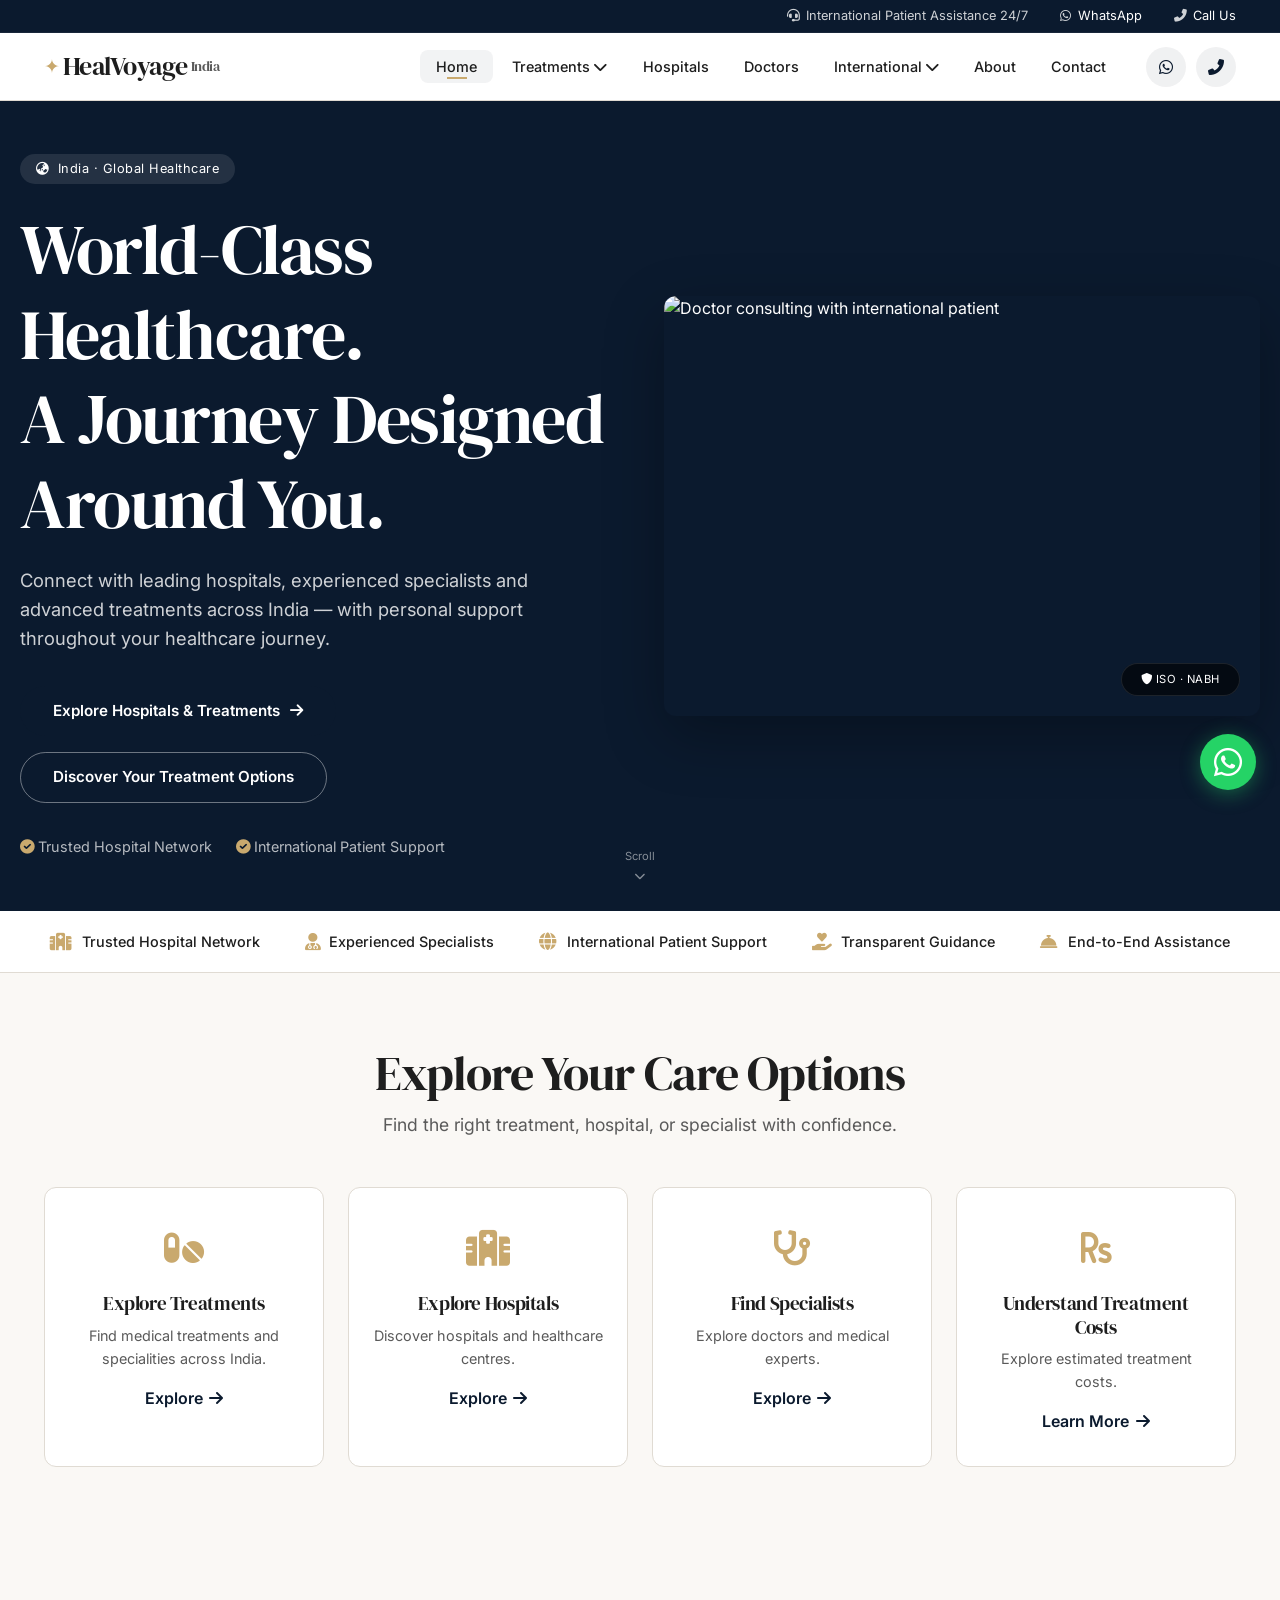
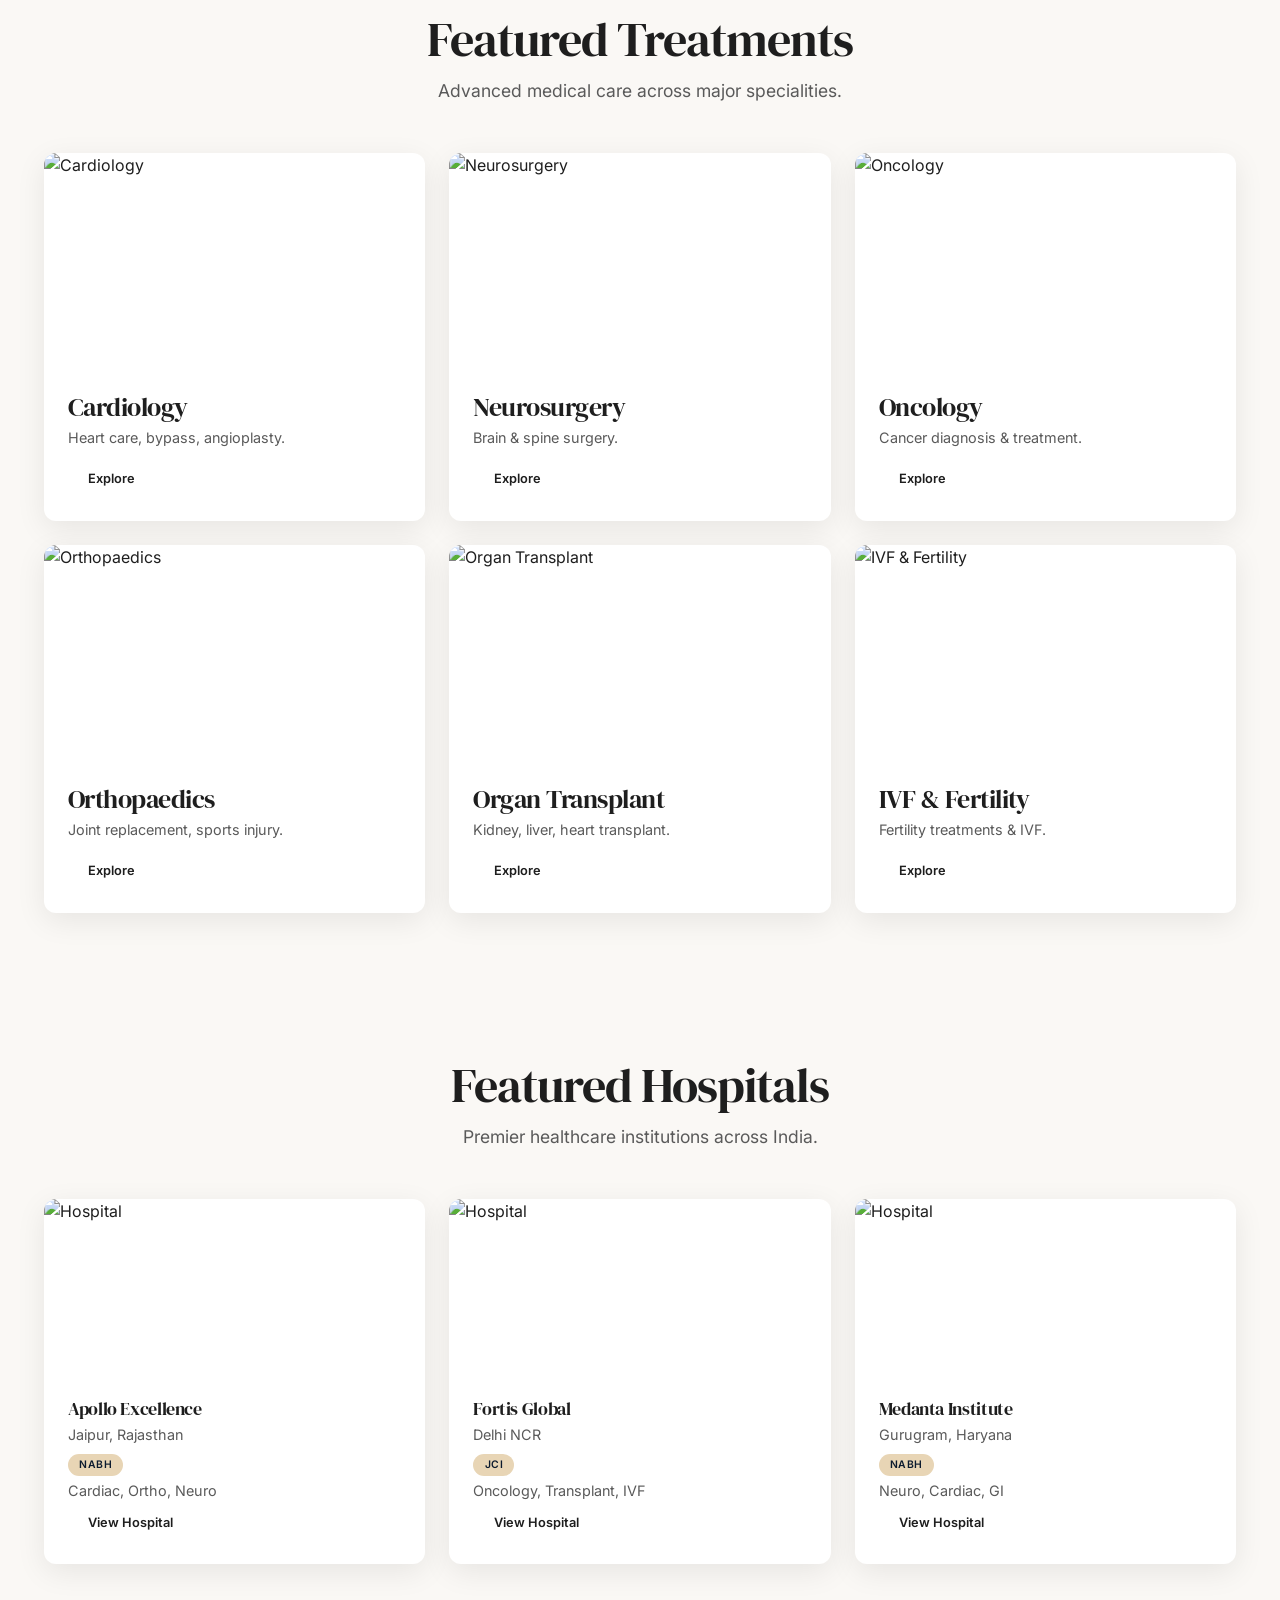
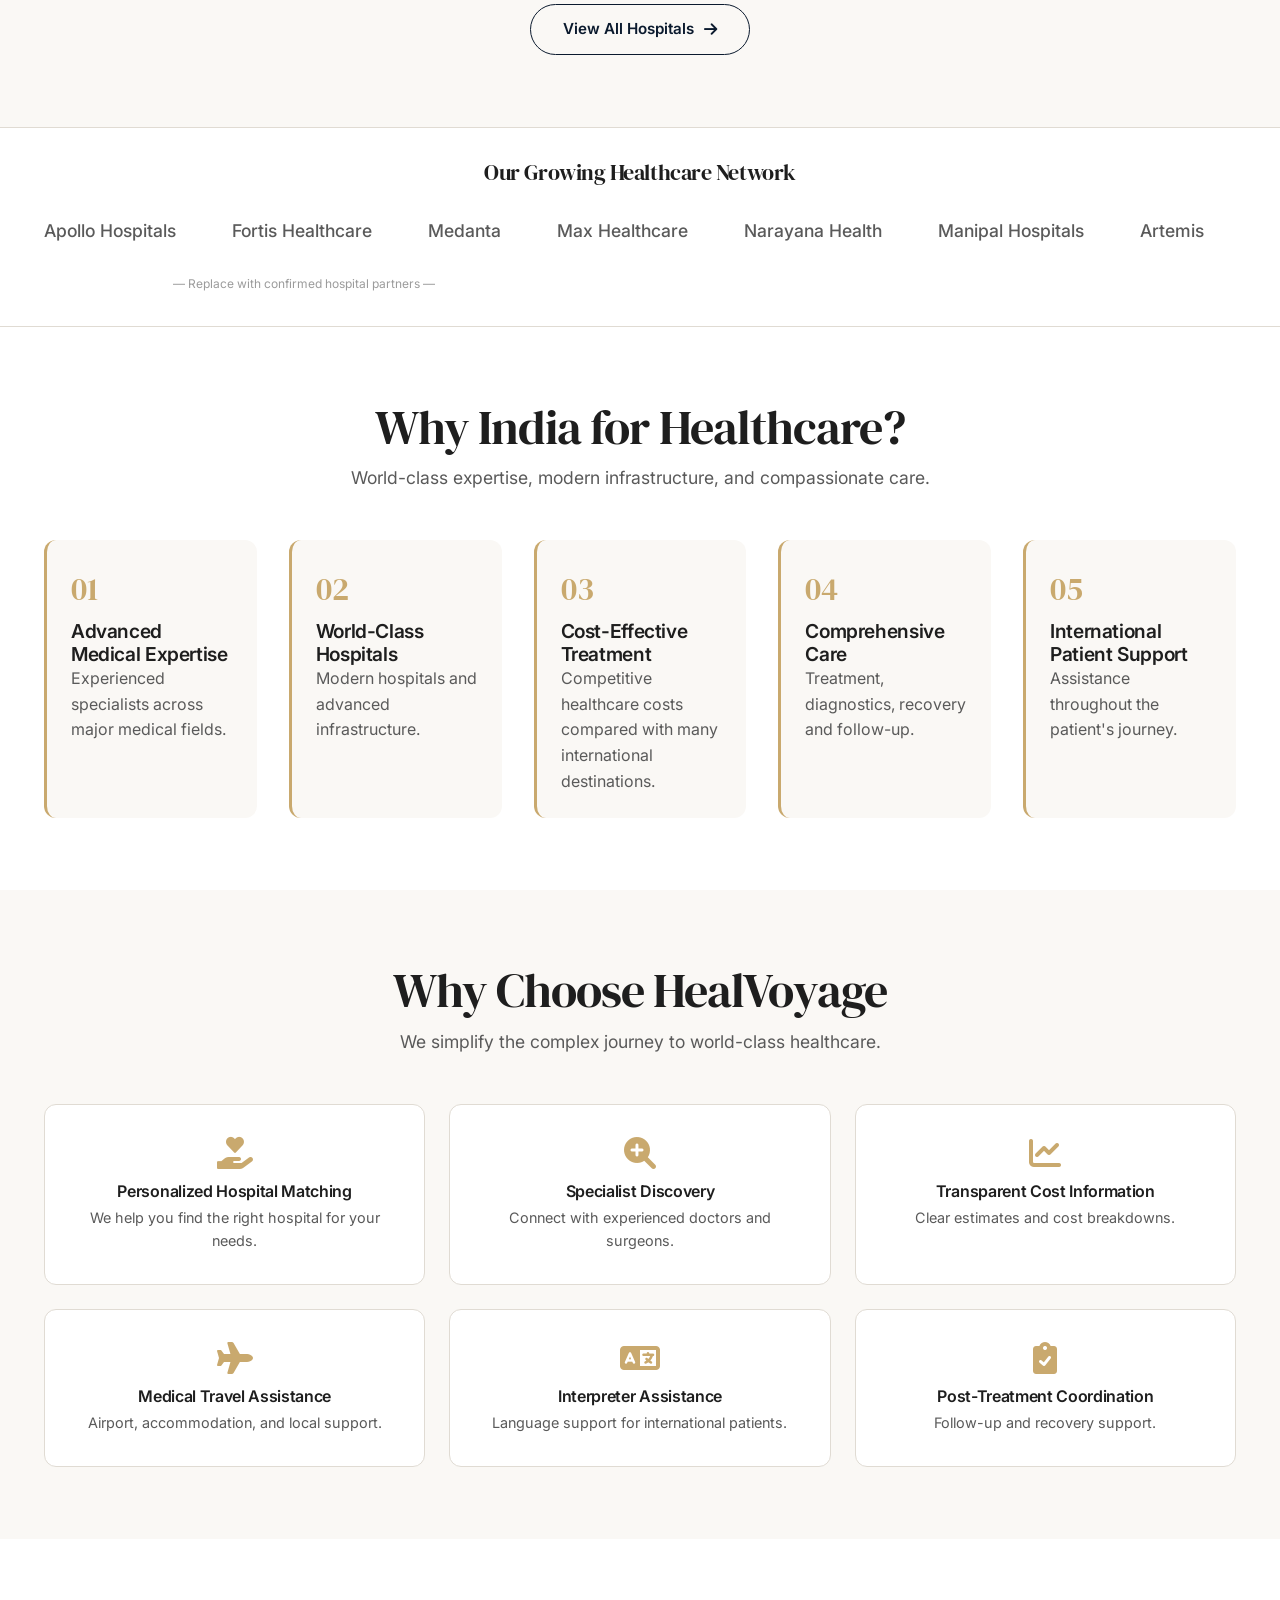
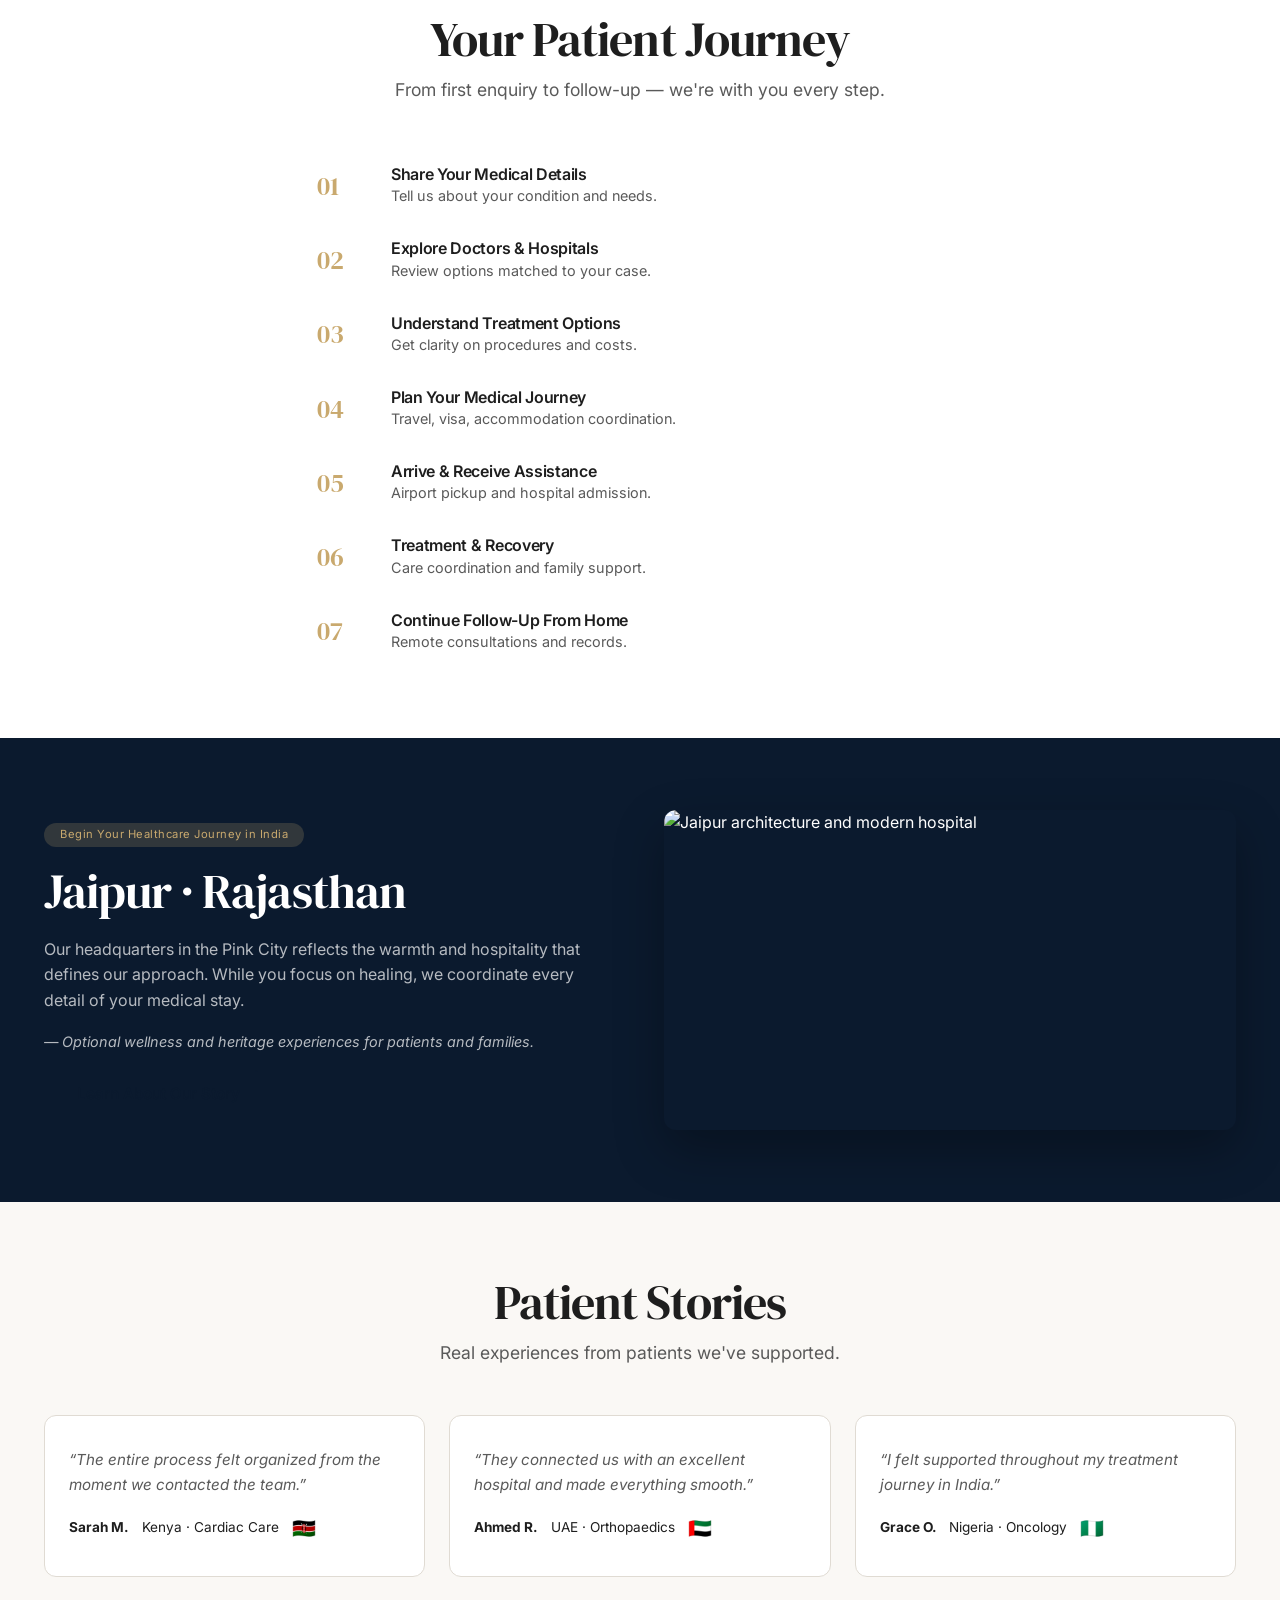
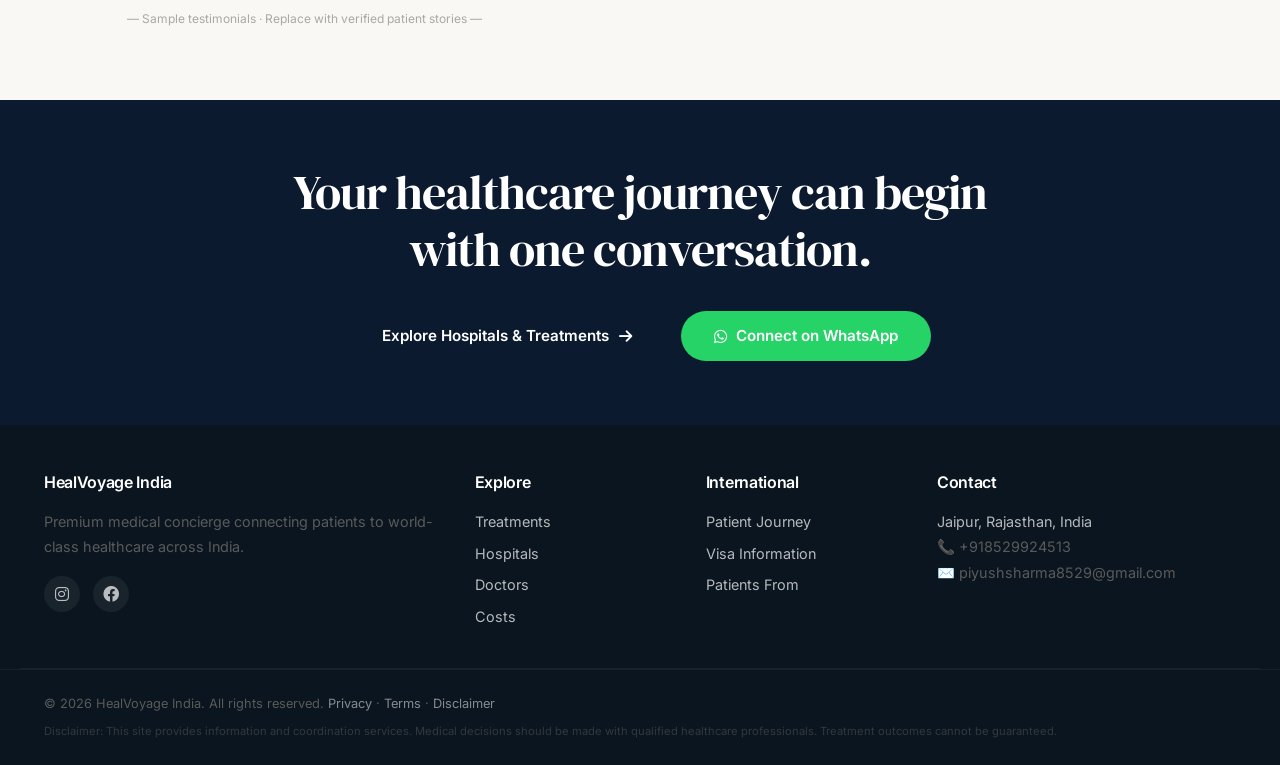
==== commit 10d3c6f6: "Update index.html" ====
--- a/index.html
+++ b/index.html
@@ -22,21 +22,12 @@
 </div>
 
 <!-- ===== HEADER ===== -->
-<!-- ===== HEADER / NAVIGATION ===== -->
-<header class="site-header">
+<header class="site-header" id="siteHeader">
   <div class="container header-flex">
-    
-    <!-- LOGO -->
-    <div class="logo">
-      <a href="index.html">
-        <span class="logo-icon">✦</span> HealVoyage <span class="logo-light">India</span>
-      </a>
-    </div>
-    
-    <!-- NAVIGATION -->
-    <nav class="main-nav">
+    <div class="logo"><a href="index.html"><span class="logo-icon">✦</span> HealVoyage <span class="logo-light">India</span></a></div>
+    <nav class="main-nav" id="mainNav">
       <ul class="nav-list">
-        <li><a href="index.html">Home</a></li>
+        <li><a href="index.html" class="active">Home</a></li>
         <li class="dropdown">
           <a href="treatments.html" class="dropdown-toggle">Treatments <i class="fas fa-chevron-down"></i></a>
           <ul class="dropdown-menu">
@@ -61,21 +52,19 @@
         <li><a href="contact.html">Contact</a></li>
       </ul>
       <div class="nav-actions">
-        <a href="https://wa.me/YOUR_WHATSAPP_NUMBER?text=Hi" target="_blank" class="btn-icon"><i class="fab fa-whatsapp"></i></a>
-        <a href="tel:YOUR_PHONE_NUMBER" class="btn-icon"><i class="fas fa-phone-alt"></i></a>
+        <a href="https://wa.me/8529924513?text=Hi%2C%20I%20would%20like%20to%20know%20more%20about%20medical%20treatment%20in%20India." target="_blank" class="btn-icon" aria-label="WhatsApp"><i class="fab fa-whatsapp"></i></a>
+        <a href="tel:+918529924513" class="btn-icon" aria-label="Call"><i class="fas fa-phone-alt"></i></a>
       </div>
     </nav>
-    
-    <!-- HAMBURGER -->
-    <div class="hamburger">
-      <span></span>
-      <span></span>
-      <span></span>
-    </div>
-    
-  </div>
-</header>  
-  <!-- ===== HERO ===== -->
+    <button class="hamburger" id="hamburger" aria-label="Menu" aria-expanded="false">
+      <span class="hamburger-line"></span>
+      <span class="hamburger-line"></span>
+      <span class="hamburger-line"></span>
+    </button>
+  </div>
+</header>
+
+<!-- ===== HERO ===== -->
 <section class="hero">
   <div class="hero-overlay"></div>
   <div class="container hero-content">
--- a/css/style.css
+++ b/css/style.css
@@ -1315,247 +1315,3 @@
     animation: none !important;
   }
 }
-
-/* ============================================================
-   MOBILE NAV FIXES
-   ============================================================ */
-/* ============================================================
-   MOBILE NAVIGATION — FIXED
-   ============================================================ */
-
-/* Hide desktop nav actions on mobile */
-@media (max-width: 768px) {
-  .nav-actions {
-    display: flex !important;
-    margin-top: 1.5rem;
-    gap: 1rem;
-    justify-content: center;
-  }
-}
-
-/* Main mobile nav */
-@media (max-width: 768px) {
-  .main-nav {
-    position: fixed !important;
-    top: 0 !important;
-    left: 0 !important;
-    right: 0 !important;
-    bottom: 0 !important;
-    background: #ffffff !important;
-    flex-direction: column !important;
-    padding: 4.5rem 1.5rem 2rem !important;
-    transform: translateX(100%) !important;
-    transition: transform 0.35s ease !important;
-    z-index: 999 !important;
-    overflow-y: auto !important;
-    -webkit-overflow-scrolling: touch !important;
-    display: flex !important;
-  }
-  
-  .main-nav.open {
-    transform: translateX(0) !important;
-  }
-
-  /* Hamburger button */
-  .hamburger {
-    display: flex !important;
-    z-index: 1000 !important;
-    position: relative !important;
-  }
-
-  /* Nav list */
-  .nav-list {
-    flex-direction: column !important;
-    width: 100% !important;
-    gap: 0 !important;
-    padding: 0 !important;
-    margin: 0 !important;
-  }
-
-  .nav-list > li {
-    width: 100% !important;
-    border-bottom: 1px solid #eee !important;
-    list-style: none !important;
-  }
-
-  .nav-list > li > a {
-    display: block !important;
-    padding: 0.9rem 0.5rem !important;
-    width: 100% !important;
-    font-size: 1.05rem !important;
-    color: #1e1e1e !important;
-    font-weight: 500 !important;
-  }
-
-  .nav-list > li > a:hover {
-    background: #f5f3f0 !important;
-  }
-
-  /* Dropdown on mobile */
-  .dropdown-menu {
-    position: static !important;
-    box-shadow: none !important;
-    border: none !important;
-    padding-left: 1rem !important;
-    opacity: 1 !important;
-    visibility: visible !important;
-    transform: none !important;
-    display: none !important;
-    background: #f8f6f2 !important;
-    border-radius: 0 !important;
-    width: 100% !important;
-  }
-
-  .dropdown.open .dropdown-menu {
-    display: block !important;
-  }
-
-  .dropdown-menu li a {
-    padding: 0.6rem 0.5rem !important;
-    font-size: 0.95rem !important;
-    display: block !important;
-  }
-
-  /* Nav actions icons */
-  .nav-actions .btn-icon {
-    width: 48px !important;
-    height: 48px !important;
-    font-size: 1.2rem !important;
-    background: rgba(11, 26, 46, 0.06) !important;
-    border-radius: 50% !important;
-    display: flex !important;
-    align-items: center !important;
-    justify-content: center !important;
-    color: #0b1a2e !important;
-  }
-}
-
-/* ============================================================
-   MOBILE MENU — COMPLETE FIX
-   ============================================================ */
-
-@media (max-width: 768px) {
-  
-  /* Hide desktop nav */
-  .main-nav {
-    position: fixed !important;
-    top: 0 !important;
-    left: 0 !important;
-    right: 0 !important;
-    bottom: 0 !important;
-    background: #ffffff !important;
-    flex-direction: column !important;
-    padding: 5rem 1.5rem 2rem !important;
-    transform: translateX(100%) !important;
-    transition: transform 0.4s ease !important;
-    z-index: 999 !important;
-    overflow-y: auto !important;
-    display: flex !important;
-    box-shadow: none !important;
-  }
-  
-  .main-nav.open {
-    transform: translateX(0) !important;
-  }
-
-  /* Hamburger button */
-  .hamburger {
-    display: flex !important;
-    z-index: 1000 !important;
-    flex-direction: column !important;
-    gap: 5px !important;
-    background: none !important;
-    border: none !important;
-    cursor: pointer !important;
-    padding: 4px !important;
-  }
-  
-  .hamburger-line {
-    width: 28px !important;
-    height: 2.5px !important;
-    background: #1e1e1e !important;
-    transition: all 0.3s ease !important;
-    display: block !important;
-  }
-  
-  .hamburger.active .hamburger-line:nth-child(1) {
-    transform: rotate(45deg) translate(5px, 5px) !important;
-  }
-  
-  .hamburger.active .hamburger-line:nth-child(2) {
-    opacity: 0 !important;
-  }
-  
-  .hamburger.active .hamburger-line:nth-child(3) {
-    transform: rotate(-45deg) translate(5px, -5px) !important;
-  }
-
-  /* Nav list */
-  .nav-list {
-    flex-direction: column !important;
-    width: 100% !important;
-    gap: 0 !important;
-    padding: 0 !important;
-    margin: 0 !important;
-  }
-
-  .nav-list > li {
-    width: 100% !important;
-    border-bottom: 1px solid #eee !important;
-    list-style: none !important;
-  }
-
-  .nav-list > li > a {
-    display: block !important;
-    padding: 0.9rem 0.5rem !important;
-    width: 100% !important;
-    font-size: 1.05rem !important;
-    color: #1e1e1e !important;
-    font-weight: 500 !important;
-  }
-
-  /* Dropdown on mobile */
-  .dropdown-menu {
-    position: static !important;
-    box-shadow: none !important;
-    border: none !important;
-    padding-left: 1.5rem !important;
-    opacity: 1 !important;
-    visibility: visible !important;
-    transform: none !important;
-    display: none !important;
-    background: #f8f6f2 !important;
-    border-radius: 0 !important;
-    width: 100% !important;
-  }
-
-  .dropdown.open .dropdown-menu {
-    display: block !important;
-  }
-
-  .dropdown-menu li a {
-    padding: 0.6rem 0.5rem !important;
-    font-size: 0.95rem !important;
-    display: block !important;
-  }
-
-  /* Nav actions icons */
-  .nav-actions {
-    display: flex !important;
-    margin-top: 1.5rem !important;
-    gap: 1rem !important;
-    justify-content: center !important;
-  }
-
-  .nav-actions .btn-icon {
-    width: 48px !important;
-    height: 48px !important;
-    font-size: 1.2rem !important;
-    background: rgba(11, 26, 46, 0.06) !important;
-    border-radius: 50% !important;
-    display: flex !important;
-    align-items: center !important;
-    justify-content: center !important;
-    color: #0b1a2e !important;
-  }
-}
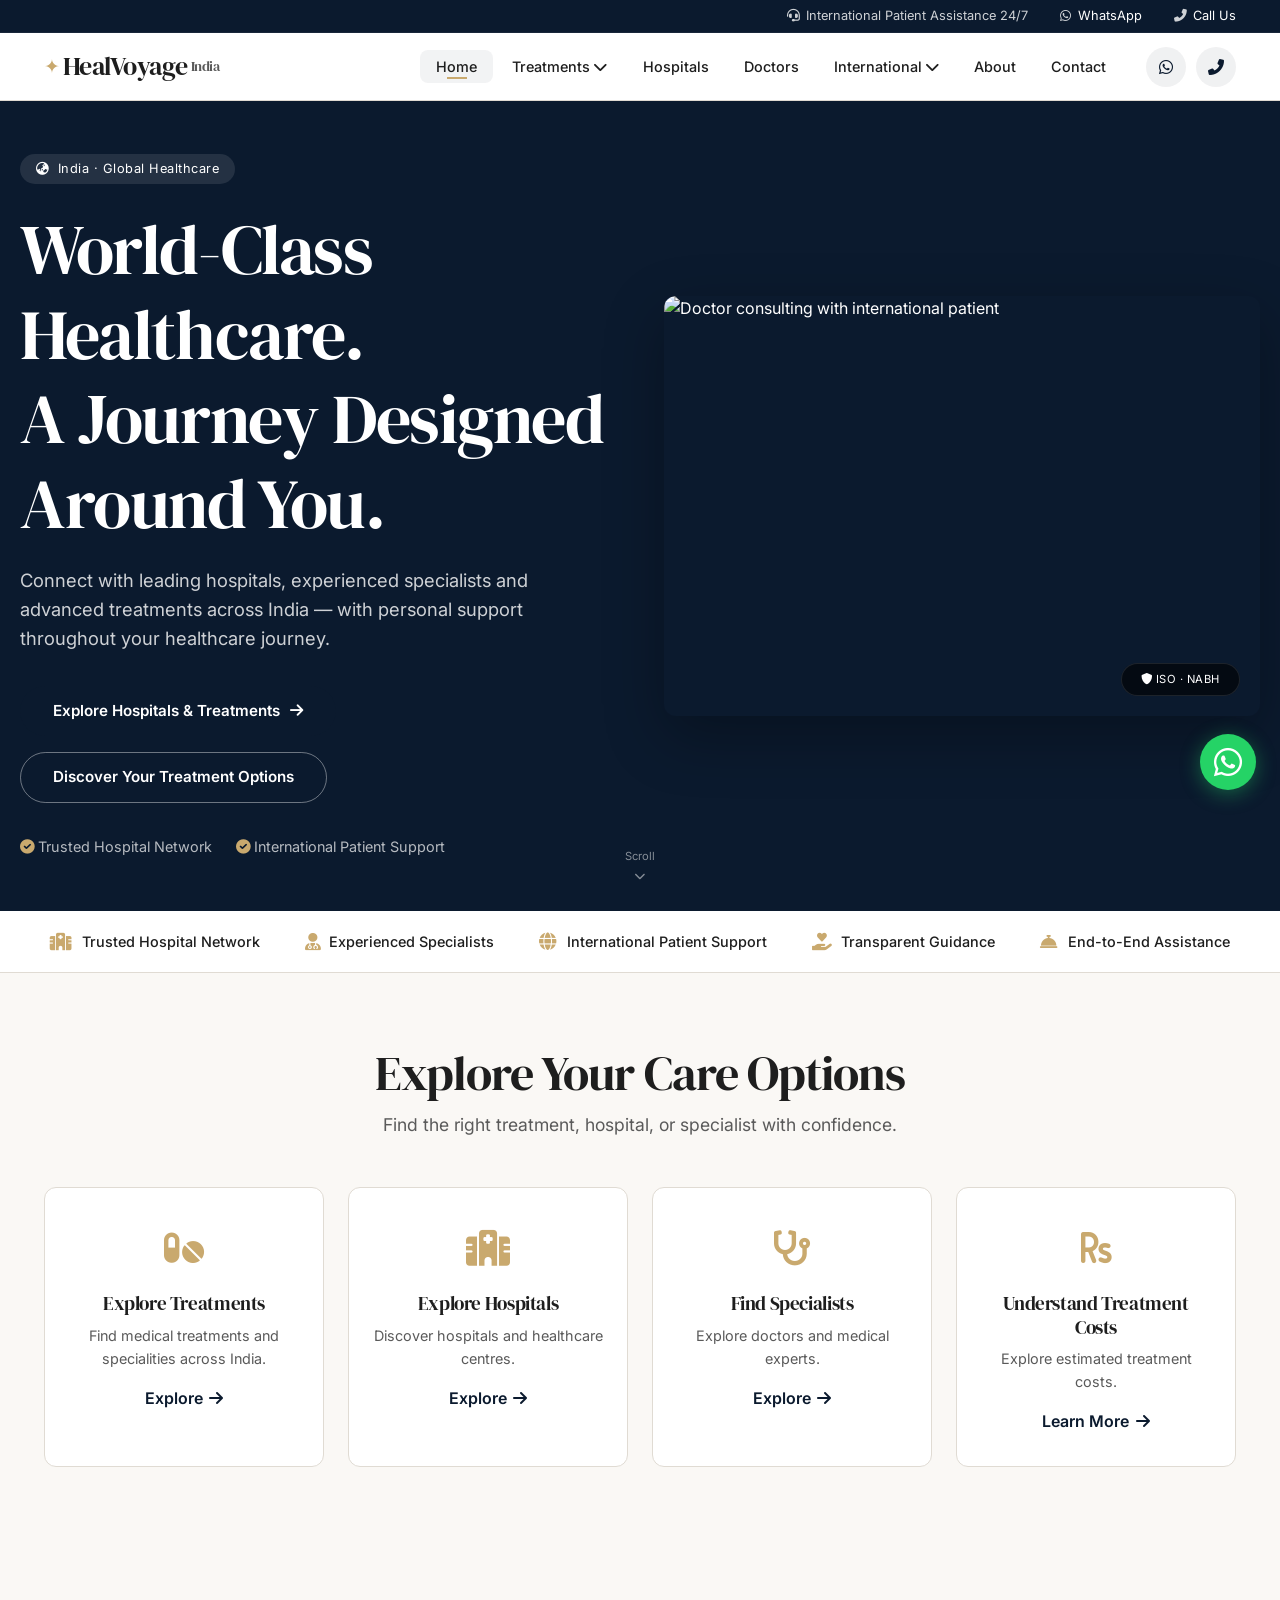
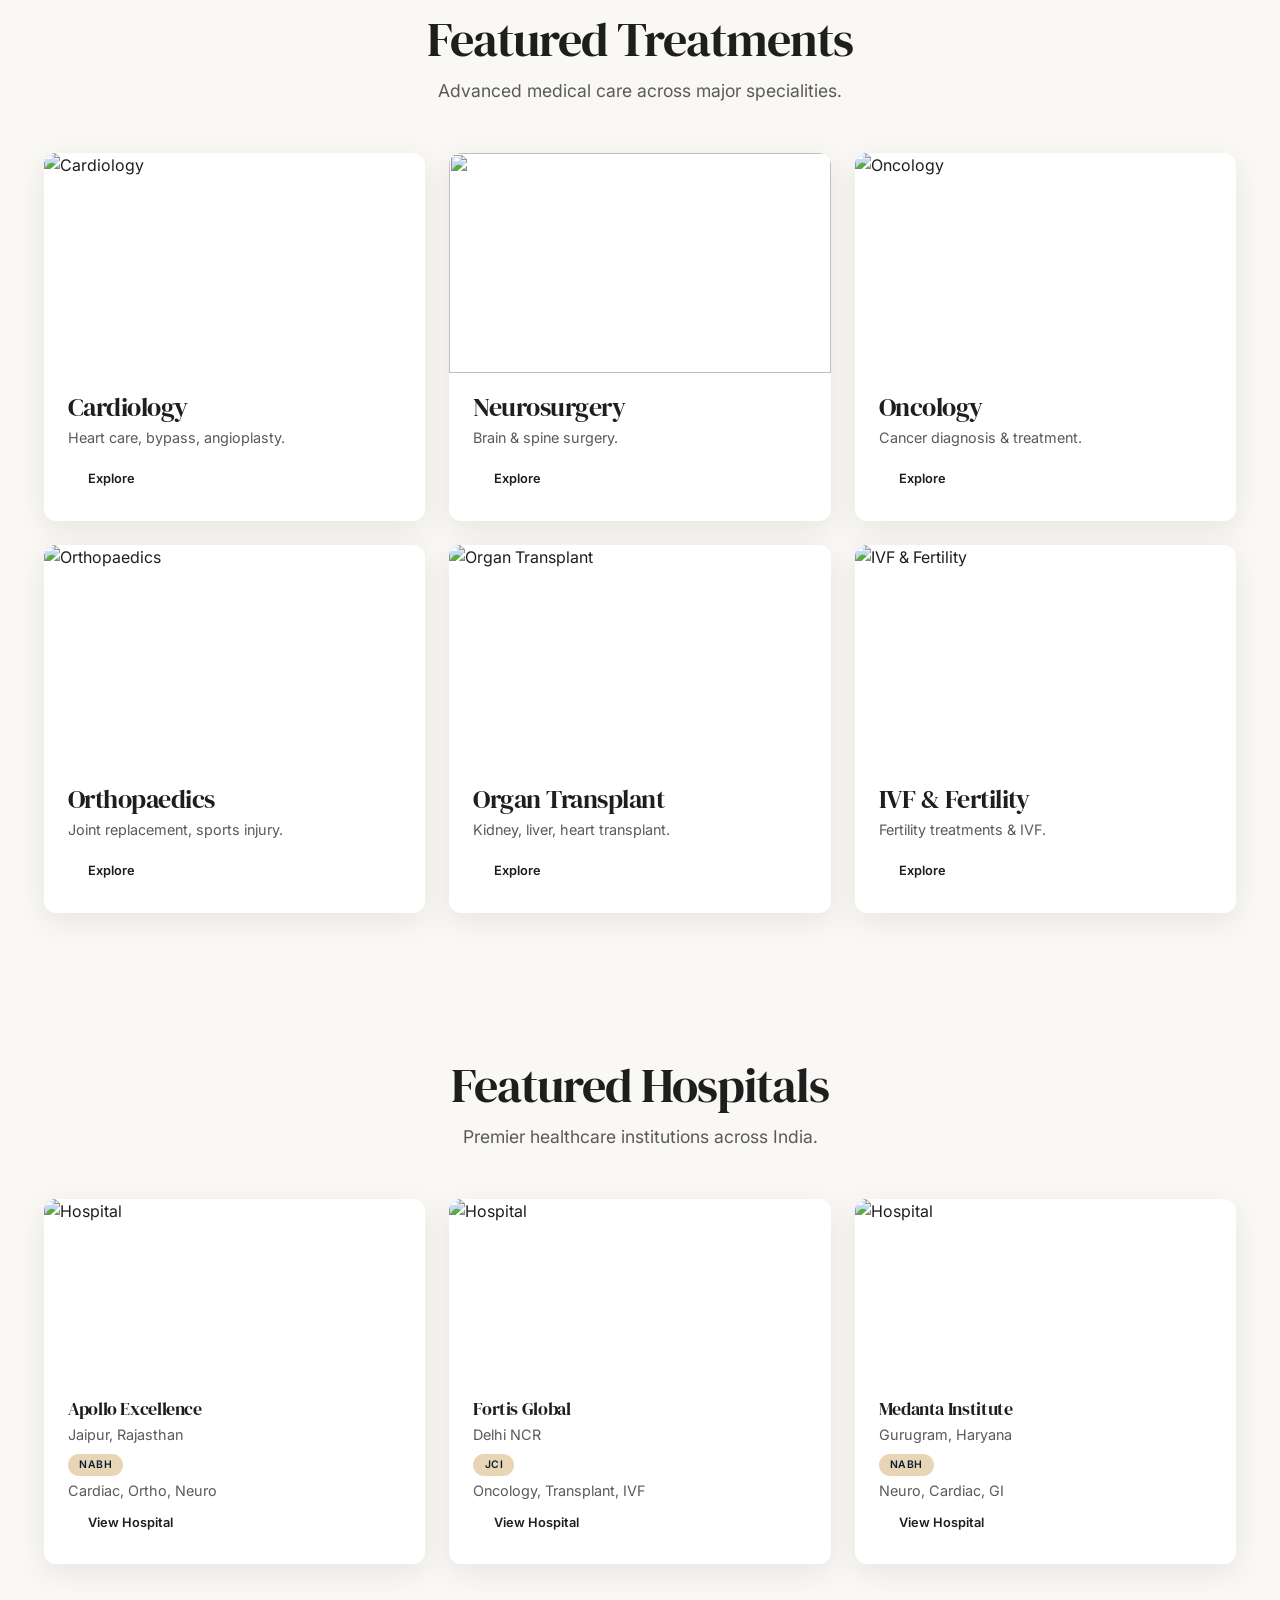
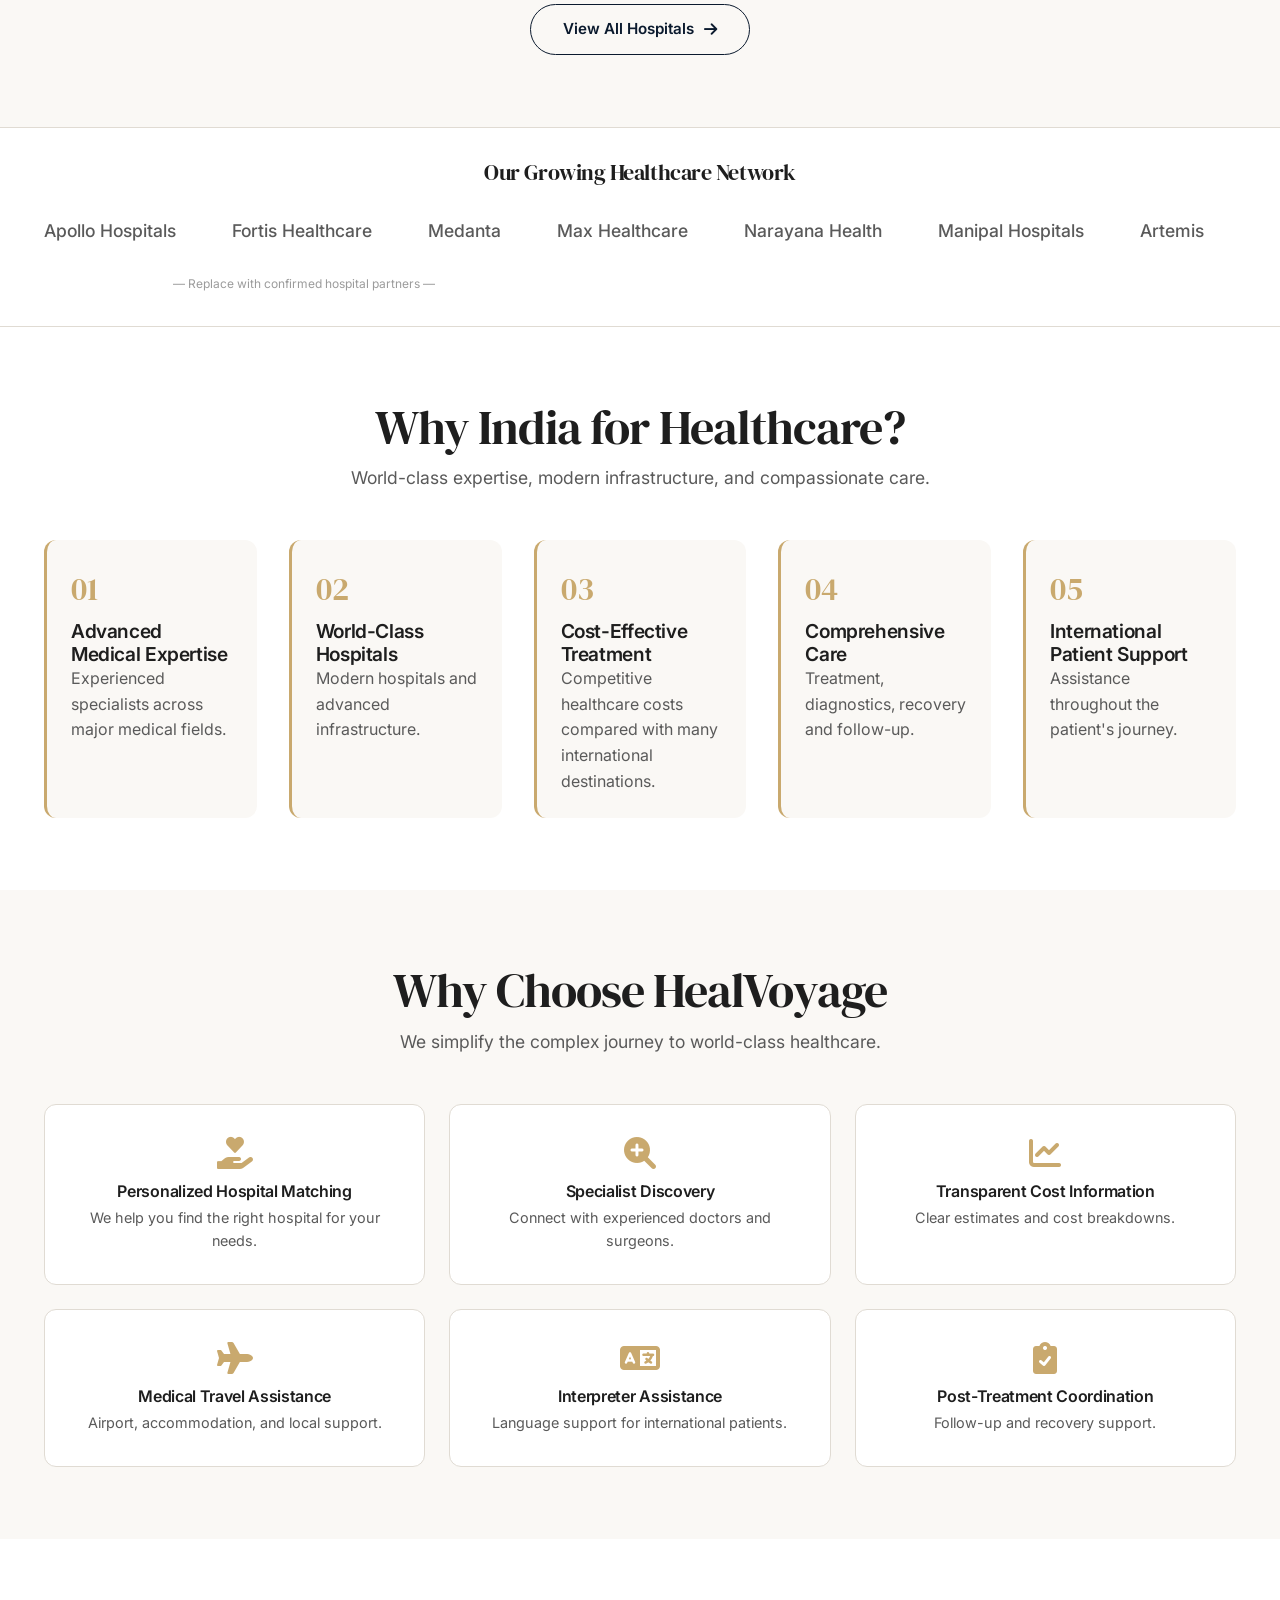
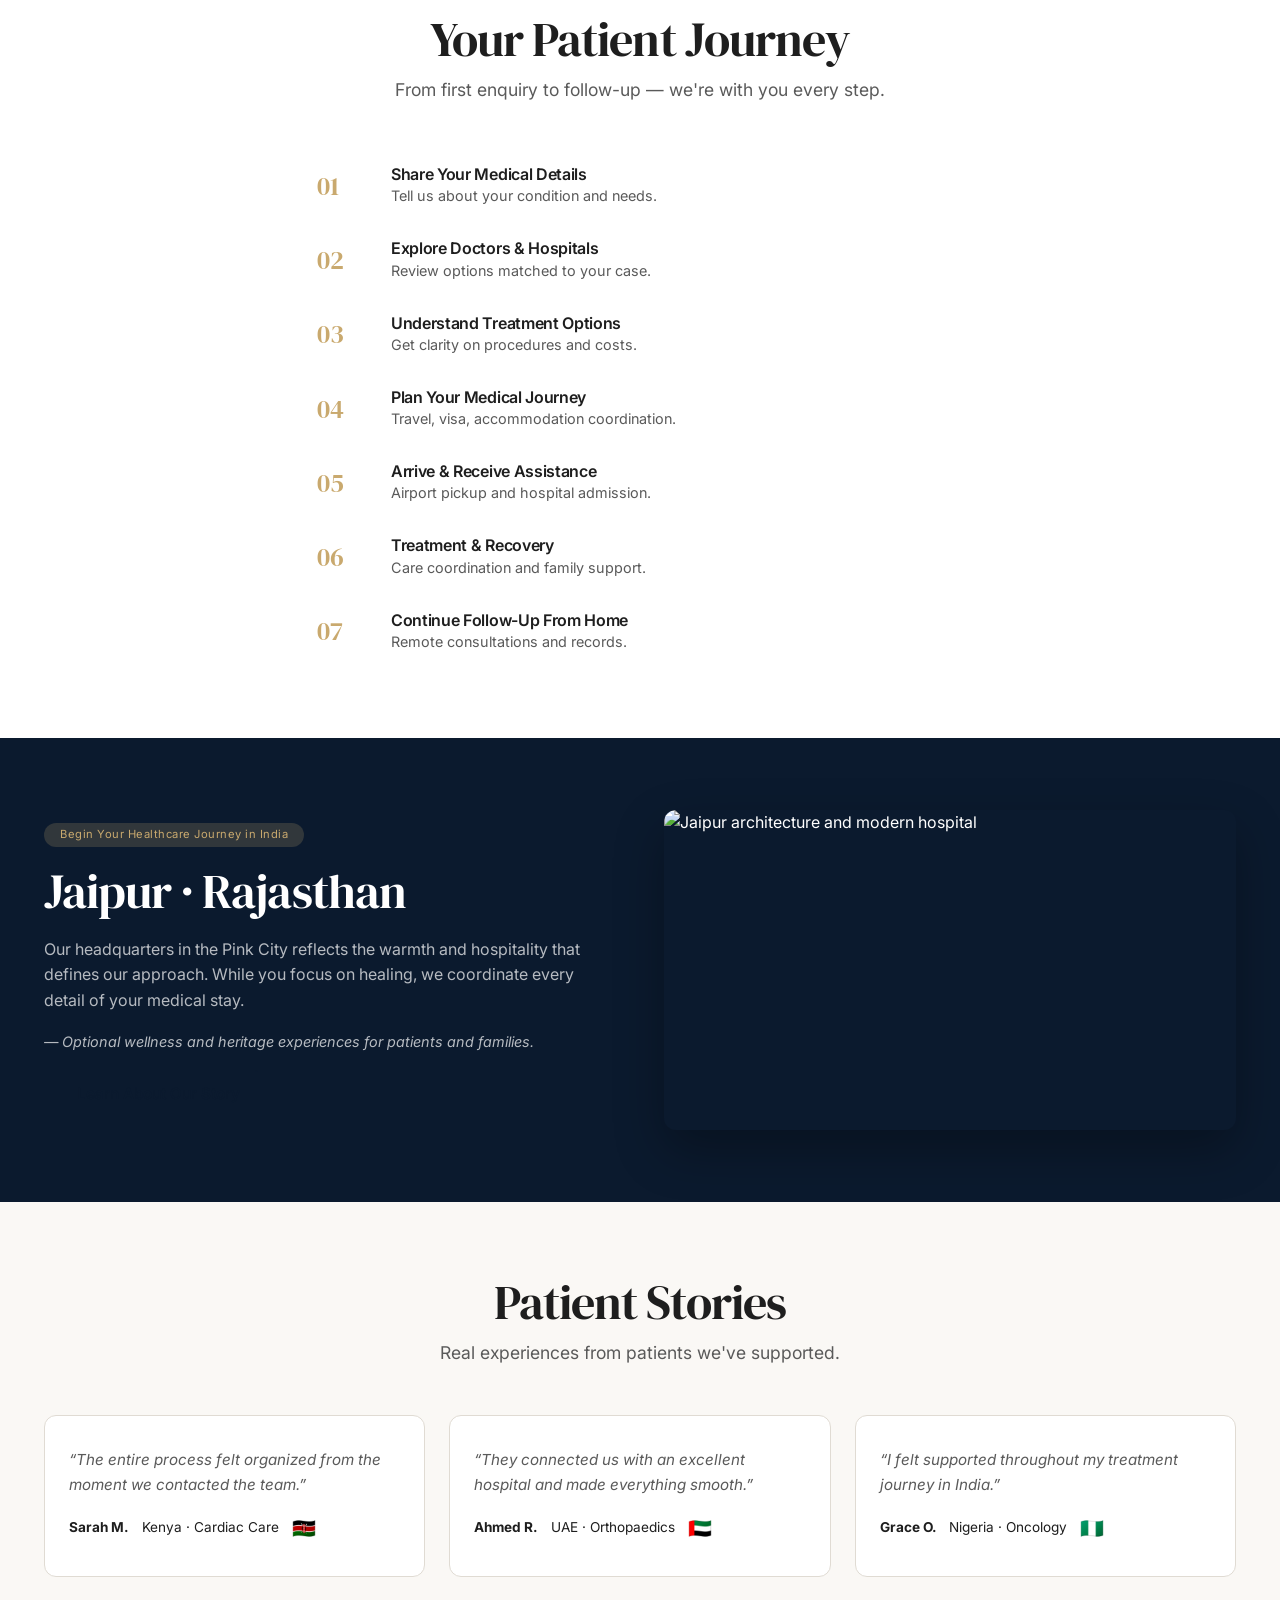
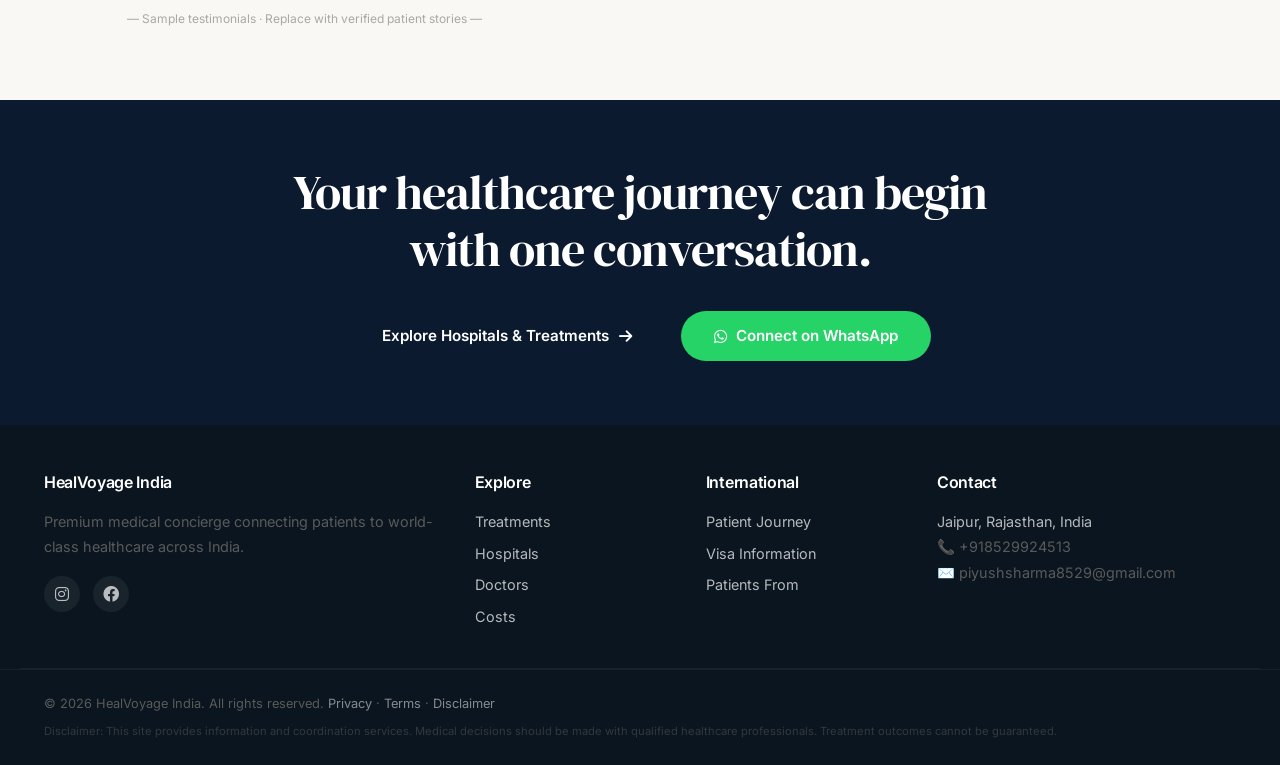
==== commit b5080f2e: "Update index.html" ====
--- a/index.html
+++ b/index.html
@@ -144,12 +144,12 @@
       <p>Advanced medical care across major specialities.</p>
     </div>
     <div class="treatment-grid">
-      <div class="treatment-card"><img src="https://images.unsplash.com/photo-1629909613654-28e377c37b09?w=400&auto=format&fit=crop" alt="Cardiology" /><div class="treatment-info"><h3>Cardiology</h3><p>Heart care, bypass, angioplasty.</p><a href="treatments.html#cardiology" class="btn btn-small">Explore</a></div></div>
-      <div class="treatment-card"><img src="https://images.unsplash.com/photo-1582750433449-648ed127bb54?w=400&auto=format&fit=crop" alt="Neurosurgery" /><div class="treatment-info"><h3>Neurosurgery</h3><p>Brain &amp; spine surgery.</p><a href="treatments.html#neurosurgery" class="btn btn-small">Explore</a></div></div>
-      <div class="treatment-card"><img src="https://images.unsplash.com/photo-1579154204601-01588f351e67?w=400&auto=format&fit=crop" alt="Oncology" /><div class="treatment-info"><h3>Oncology</h3><p>Cancer diagnosis &amp; treatment.</p><a href="treatments.html#oncology" class="btn btn-small">Explore</a></div></div>
+      <div class="treatment-card"><img src="images/cardiology.png" alt="Cardiology" /><div class="treatment-info"><h3>Cardiology</h3><p>Heart care, bypass, angioplasty.</p><a href="treatments.html#cardiology" class="btn btn-small">Explore</a></div></div>
+      <div class="treatment-card"><img src="images/neurology.png alt="Neurosurgery" /><div class="treatment-info"><h3>Neurosurgery</h3><p>Brain &amp; spine surgery.</p><a href="treatments.html#neurosurgery" class="btn btn-small">Explore</a></div></div>
+      <div class="treatment-card"><img src="images/oncology.png" alt="Oncology" /><div class="treatment-info"><h3>Oncology</h3><p>Cancer diagnosis &amp; treatment.</p><a href="treatments.html#oncology" class="btn btn-small">Explore</a></div></div>
       <div class="treatment-card"><img src="https://images.unsplash.com/photo-1516549655169-df83a0774514?w=400&auto=format&fit=crop" alt="Orthopaedics" /><div class="treatment-info"><h3>Orthopaedics</h3><p>Joint replacement, sports injury.</p><a href="treatments.html#orthopaedics" class="btn btn-small">Explore</a></div></div>
-      <div class="treatment-card"><img src="https://images.unsplash.com/photo-1579684385127-1ef15d508118?w=400&auto=format&fit=crop" alt="Organ Transplant" /><div class="treatment-info"><h3>Organ Transplant</h3><p>Kidney, liver, heart transplant.</p><a href="treatments.html#transplant" class="btn btn-small">Explore</a></div></div>
-      <div class="treatment-card"><img src="https://images.unsplash.com/photo-1584466977773-e625c37cdd50?w=400&auto=format&fit=crop" alt="IVF & Fertility" /><div class="treatment-info"><h3>IVF &amp; Fertility</h3><p>Fertility treatments &amp; IVF.</p><a href="treatments.html#ivf" class="btn btn-small">Explore</a></div></div>
+      <div class="treatment-card"><img src="images/organtransplant.png" alt="Organ Transplant" /><div class="treatment-info"><h3>Organ Transplant</h3><p>Kidney, liver, heart transplant.</p><a href="treatments.html#transplant" class="btn btn-small">Explore</a></div></div>
+      <div class="treatment-card"><img src="images/ivf&fertility.png" alt="IVF & Fertility" /><div class="treatment-info"><h3>IVF &amp; Fertility</h3><p>Fertility treatments &amp; IVF.</p><a href="treatments.html#ivf" class="btn btn-small">Explore</a></div></div>
     </div>
   </div>
 </section>
@@ -164,7 +164,7 @@
     <div class="hospital-grid">
       <div class="hospital-card"><img src="https://images.unsplash.com/photo-1586773860418-d37222d8fce3?w=400&auto=format&fit=crop" alt="Hospital" /><div class="hospital-info"><h3>Apollo Excellence</h3><p>Jaipur, Rajasthan</p><span class="badge">NABH</span><p class="small">Cardiac, Ortho, Neuro</p><a href="hospitals.html" class="btn btn-small">View Hospital</a></div></div>
       <div class="hospital-card"><img src="https://images.unsplash.com/photo-1587351021759-3e566b6af7cc?w=400&auto=format&fit=crop" alt="Hospital" /><div class="hospital-info"><h3>Fortis Global</h3><p>Delhi NCR</p><span class="badge">JCI</span><p class="small">Oncology, Transplant, IVF</p><a href="hospitals.html" class="btn btn-small">View Hospital</a></div></div>
-      <div class="hospital-card"><img src="https://images.unsplash.com/photo-1582750433449-648ed127bb54?w=400&auto=format&fit=crop" alt="Hospital" /><div class="hospital-info"><h3>Medanta Institute</h3><p>Gurugram, Haryana</p><span class="badge">NABH</span><p class="small">Neuro, Cardiac, GI</p><a href="hospitals.html" class="btn btn-small">View Hospital</a></div></div>
+      <div class="hospital-card"><img src="images/medanta.png" alt="Hospital" /><div class="hospital-info"><h3>Medanta Institute</h3><p>Gurugram, Haryana</p><span class="badge">NABH</span><p class="small">Neuro, Cardiac, GI</p><a href="hospitals.html" class="btn btn-small">View Hospital</a></div></div>
     </div>
     <div class="center-mt"><a href="hospitals.html" class="btn btn-secondary">View All Hospitals <i class="fas fa-arrow-right"></i></a></div>
   </div>
--- a/css/style.css
+++ b/css/style.css
@@ -1,1317 +1,1317 @@
-/* ============================================================
-   ROOT VARIABLES — Premium Medical-Luxury Palette
-   ============================================================ */
-:root {
-  --primary: #0b1a2e;        /* Deep midnight navy */
-  --secondary: #1a3a4a;       /* Muted teal */
-  --accent: #c9a96e;          /* Champagne/gold — used sparingly */
-  --accent-light: #e8d5b5;
-  --background: #faf8f5;      /* Warm ivory */
-  --surface: #ffffff;
-  --text: #1e1e1e;
-  --text-muted: #5a5a5a;
-  --border: #e0dbd3;
-  --shadow: 0 8px 30px rgba(0,0,0,0.08);
-  --shadow-hover: 0 16px 48px rgba(0,0,0,0.14);
-  --radius: 12px;
-  --transition: 0.35s cubic-bezier(0.25, 0.46, 0.45, 0.94);
-  --font-serif: 'DM Serif Display', Georgia, serif;
-  --font-sans: 'Inter', -apple-system, BlinkMacSystemFont, 'Segoe UI', Roboto, sans-serif;
-}
-
-/* ============================================================
-   RESET / BASE
-   ============================================================ */
-*,
-*::before,
-*::after {
-  margin: 0;
-  padding: 0;
-  box-sizing: border-box;
-}
-
-html {
-  scroll-behavior: smooth;
-  -webkit-font-smoothing: antialiased;
-}
-
-body {
-  font-family: var(--font-sans);
-  background: var(--background);
-  color: var(--text);
-  line-height: 1.6;
-}
-
-img {
-  max-width: 100%;
-  height: auto;
-  display: block;
-}
-
-a {
-  text-decoration: none;
-  color: inherit;
-}
-
-ul {
-  list-style: none;
-}
-
-.container {
-  max-width: 1240px;
-  margin: 0 auto;
-  padding: 0 24px;
-}
-
-/* ============================================================
-   TYPOGRAPHY
-   ============================================================ */
-h1,
-h2,
-h3,
-h4 {
-  font-family: var(--font-serif);
-  font-weight: 400;
-  letter-spacing: -0.02em;
-  line-height: 1.2;
-}
-
-h1 {
-  font-size: clamp(2.6rem, 6vw, 4.4rem);
-}
-
-h2 {
-  font-size: clamp(2rem, 4vw, 3rem);
-  margin-bottom: 0.5rem;
-}
-
-h3 {
-  font-size: clamp(1.3rem, 2vw, 1.7rem);
-}
-
-h4 {
-  font-size: 1.2rem;
-  font-weight: 500;
-}
-
-p {
-  color: var(--text-muted);
-  max-width: 65ch;
-}
-
-.section-header {
-  text-align: center;
-  margin-bottom: 3rem;
-}
-
-.section-header p {
-  margin: 0 auto;
-  font-size: 1.1rem;
-}
-
-/* ============================================================
-   UTILITY
-   ============================================================ */
-.section {
-  padding: 4.5rem 0;
-}
-
-.center-mt {
-  text-align: center;
-  margin-top: 2.5rem;
-}
-
-.btn {
-  display: inline-flex;
-  align-items: center;
-  gap: 0.6rem;
-  padding: 0.75rem 2rem;
-  border-radius: 50px;
-  font-weight: 600;
-  font-size: 0.95rem;
-  transition: var(--transition);
-  border: 1px solid transparent;
-  cursor: pointer;
-}
-
-.btn-primary {
-  background: var(--primary);
-  color: #fff;
-}
-.btn-primary:hover {
-  background: #1a3050;
-  transform: translateY(-2px);
-  box-shadow: 0 8px 24px rgba(11, 26, 46, 0.25);
-}
-
-.btn-secondary {
-  background: transparent;
-  color: var(--primary);
-  border-color: var(--primary);
-}
-.btn-secondary:hover {
-  background: var(--primary);
-  color: #fff;
-}
-
-.btn-outline {
-  background: transparent;
-  color: #fff;
-  border-color: rgba(255,255,255,0.4);
-}
-.btn-outline:hover {
-  background: rgba(255,255,255,0.12);
-  border-color: #fff;
-}
-
-.btn-small {
-  padding: 0.4rem 1.2rem;
-  font-size: 0.8rem;
-}
-
-.btn-whatsapp {
-  background: #25D366;
-  color: #fff;
-}
-.btn-whatsapp:hover {
-  background: #1da851;
-  transform: translateY(-2px);
-}
-
-.link-arrow {
-  display: inline-flex;
-  align-items: center;
-  gap: 0.4rem;
-  font-weight: 600;
-  color: var(--primary);
-  transition: var(--transition);
-}
-.link-arrow i {
-  transition: var(--transition);
-}
-.link-arrow:hover i {
-  transform: translateX(6px);
-}
-
-/* ============================================================
-   UTILITY BAR
-   ============================================================ */
-.utility-bar {
-  background: var(--primary);
-  color: rgba(255,255,255,0.8);
-  font-size: 0.8rem;
-  padding: 6px 0;
-  border-bottom: 1px solid rgba(255,255,255,0.06);
-}
-.utility-flex {
-  display: flex;
-  justify-content: flex-end;
-  gap: 2rem;
-  flex-wrap: wrap;
-}
-.utility-item {
-  display: flex;
-  align-items: center;
-  gap: 0.4rem;
-}
-.utility-item a {
-  color: #fff;
-  transition: var(--transition);
-}
-.utility-item a:hover {
-  color: var(--accent);
-}
-
-/* ============================================================
-   HEADER / NAV
-   ============================================================ */
-.site-header {
-  background: var(--surface);
-  border-bottom: 1px solid var(--border);
-  position: sticky;
-  top: 0;
-  z-index: 1000;
-  padding: 0.8rem 0;
-}
-
-.header-flex {
-  display: flex;
-  align-items: center;
-  justify-content: space-between;
-}
-
-.logo a {
-  font-family: var(--font-serif);
-  font-size: 1.6rem;
-  letter-spacing: -0.02em;
-  display: flex;
-  align-items: center;
-  gap: 0.2rem;
-}
-.logo-icon {
-  color: var(--accent);
-  font-size: 1.2rem;
-}
-.logo-light {
-  font-weight: 300;
-  color: var(--text-muted);
-  font-size: 0.9rem;
-}
-
-.main-nav {
-  display: flex;
-  align-items: center;
-  gap: 1.5rem;
-}
-.nav-list {
-  display: flex;
-  align-items: center;
-  gap: 0.2rem;
-}
-.nav-list > li > a {
-  padding: 0.5rem 1rem;
-  font-weight: 500;
-  font-size: 0.9rem;
-  border-radius: 8px;
-  transition: var(--transition);
-  position: relative;
-}
-.nav-list > li > a:hover,
-.nav-list > li > a.active {
-  background: rgba(11,26,46,0.05);
-}
-.nav-list > li > a.active::after {
-  content: '';
-  position: absolute;
-  bottom: 4px;
-  left: 50%;
-  transform: translateX(-50%);
-  width: 20px;
-  height: 2px;
-  background: var(--accent);
-}
-
-.dropdown {
-  position: relative;
-}
-.dropdown-menu {
-  position: absolute;
-  top: 110%;
-  left: 0;
-  min-width: 200px;
-  background: var(--surface);
-  border: 1px solid var(--border);
-  border-radius: var(--radius);
-  box-shadow: var(--shadow);
-  padding: 0.5rem 0;
-  opacity: 0;
-  visibility: hidden;
-  transition: var(--transition);
-  transform: translateY(8px);
-}
-.dropdown:hover .dropdown-menu {
-  opacity: 1;
-  visibility: visible;
-  transform: translateY(0);
-}
-.dropdown-menu li a {
-  display: block;
-  padding: 0.5rem 1.2rem;
-  font-size: 0.9rem;
-  transition: var(--transition);
-}
-.dropdown-menu li a:hover {
-  background: rgba(11,26,46,0.04);
-}
-
-.nav-actions {
-  display: flex;
-  gap: 0.6rem;
-}
-.btn-icon {
-  width: 40px;
-  height: 40px;
-  display: flex;
-  align-items: center;
-  justify-content: center;
-  border-radius: 50%;
-  background: rgba(11,26,46,0.06);
-  transition: var(--transition);
-  color: var(--primary);
-}
-.btn-icon:hover {
-  background: var(--primary);
-  color: #fff;
-}
-
-.hamburger {
-  display: none;
-  flex-direction: column;
-  gap: 5px;
-  background: none;
-  border: none;
-  cursor: pointer;
-  padding: 4px;
-}
-.hamburger-line {
-  width: 26px;
-  height: 2px;
-  background: var(--text);
-  transition: var(--transition);
-}
-.hamburger.active .hamburger-line:nth-child(1) {
-  transform: rotate(45deg) translate(5px, 5px);
-}
-.hamburger.active .hamburger-line:nth-child(2) {
-  opacity: 0;
-}
-.hamburger.active .hamburger-line:nth-child(3) {
-  transform: rotate(-45deg) translate(5px, -5px);
-}
-
-/* ============================================================
-   HERO
-   ============================================================ */
-.hero {
-  position: relative;
-  min-height: 90vh;
-  display: flex;
-  align-items: center;
-  background: var(--primary);
-  color: #fff;
-  overflow: hidden;
-}
-.hero-overlay {
-  position: absolute;
-  inset: 0;
-  background: linear-gradient(135deg, rgba(11,26,46,0.85) 0%, rgba(11,26,46,0.4) 100%);
-  z-index: 1;
-}
-.hero-content {
-  position: relative;
-  z-index: 2;
-  display: grid;
-  grid-template-columns: 1fr 1fr;
-  gap: 3rem;
-  align-items: center;
-  padding: 3rem 0;
-}
-.hero-text {
-  max-width: 600px;
-}
-.hero-badge {
-  display: inline-flex;
-  align-items: center;
-  gap: 0.5rem;
-  background: rgba(255,255,255,0.1);
-  padding: 0.3rem 1rem;
-  border-radius: 50px;
-  font-size: 0.8rem;
-  letter-spacing: 0.5px;
-  margin-bottom: 1.5rem;
-}
-.hero h1 {
-  margin-bottom: 1.2rem;
-}
-.hero-sub {
-  font-size: 1.15rem;
-  color: rgba(255,255,255,0.8);
-  margin-bottom: 2rem;
-  max-width: 90%;
-}
-.hero-cta {
-  display: flex;
-  flex-wrap: wrap;
-  gap: 1rem;
-  margin-bottom: 2rem;
-}
-.hero-trust {
-  display: flex;
-  gap: 1.5rem;
-  font-size: 0.9rem;
-  color: rgba(255,255,255,0.7);
-}
-.hero-trust i {
-  color: var(--accent);
-}
-.hero-image {
-  position: relative;
-  border-radius: var(--radius);
-  overflow: hidden;
-  box-shadow: 0 20px 60px rgba(0,0,0,0.3);
-}
-.hero-image img {
-  width: 100%;
-  height: 420px;
-  object-fit: cover;
-  transition: var(--transition);
-}
-.hero:hover .hero-image img {
-  transform: scale(1.02);
-}
-.floating-trust {
-  position: absolute;
-  bottom: 20px;
-  right: 20px;
-  background: rgba(0,0,0,0.6);
-  backdrop-filter: blur(8px);
-  padding: 0.4rem 1.2rem;
-  border-radius: 50px;
-  font-size: 0.7rem;
-  letter-spacing: 0.5px;
-  border: 1px solid rgba(255,255,255,0.1);
-}
-.scroll-indicator {
-  position: absolute;
-  bottom: 30px;
-  left: 50%;
-  transform: translateX(-50%);
-  z-index: 2;
-  color: rgba(255,255,255,0.5);
-  font-size: 0.7rem;
-  display: flex;
-  flex-direction: column;
-  align-items: center;
-  gap: 4px;
-  animation: bounceDown 2s infinite;
-}
-@keyframes bounceDown {
-  0%, 100% { transform: translateX(-50%) translateY(0); }
-  50% { transform: translateX(-50%) translateY(8px); }
-}
-
-/* ============================================================
-   TRUST STRIP
-   ============================================================ */
-.trust-strip {
-  background: var(--surface);
-  border-bottom: 1px solid var(--border);
-  padding: 1.2rem 0;
-}
-.trust-grid {
-  display: flex;
-  justify-content: space-around;
-  flex-wrap: wrap;
-  gap: 1rem 2rem;
-}
-.trust-item {
-  display: flex;
-  align-items: center;
-  gap: 0.6rem;
-  font-size: 0.9rem;
-  font-weight: 500;
-}
-.trust-item i {
-  color: var(--accent);
-  font-size: 1.1rem;
-}
-
-/* ============================================================
-   EXPLORE CARE
-   ============================================================ */
-.explore-grid {
-  display: grid;
-  grid-template-columns: repeat(4, 1fr);
-  gap: 1.5rem;
-}
-.explore-card {
-  background: var(--surface);
-  padding: 2rem 1.5rem;
-  border-radius: var(--radius);
-  border: 1px solid var(--border);
-  transition: var(--transition);
-  text-align: center;
-}
-.explore-card:hover {
-  transform: translateY(-6px);
-  box-shadow: var(--shadow-hover);
-  border-color: var(--accent-light);
-}
-.explore-icon {
-  font-size: 2.2rem;
-  color: var(--accent);
-  margin-bottom: 1rem;
-}
-.explore-card h3 {
-  margin-bottom: 0.5rem;
-  font-size: 1.2rem;
-}
-.explore-card p {
-  font-size: 0.9rem;
-  margin-bottom: 1rem;
-}
-
-/* ============================================================
-   TREATMENTS GRID
-   ============================================================ */
-.treatment-grid {
-  display: grid;
-  grid-template-columns: repeat(3, 1fr);
-  gap: 1.5rem;
-}
-.treatment-card {
-  position: relative;
-  border-radius: var(--radius);
-  overflow: hidden;
-  background: var(--surface);
-  box-shadow: var(--shadow);
-  transition: var(--transition);
-  cursor: pointer;
-}
-.treatment-card:hover {
-  transform: translateY(-6px);
-  box-shadow: var(--shadow-hover);
-}
-.treatment-card img {
-  width: 100%;
-  height: 220px;
-  object-fit: cover;
-  transition: var(--transition);
-}
-.treatment-card:hover img {
-  transform: scale(1.04);
-}
-.treatment-info {
-  padding: 1.2rem 1.5rem 1.5rem;
-}
-.treatment-info h3 {
-  margin-bottom: 0.2rem;
-}
-.treatment-info p {
-  font-size: 0.9rem;
-  margin-bottom: 0.8rem;
-}
-
-/* ============================================================
-   HOSPITALS GRID
-   ============================================================ */
-.hospital-grid {
-  display: grid;
-  grid-template-columns: repeat(3, 1fr);
-  gap: 1.5rem;
-}
-.hospital-card {
-  background: var(--surface);
-  border-radius: var(--radius);
-  overflow: hidden;
-  box-shadow: var(--shadow);
-  transition: var(--transition);
-}
-.hospital-card:hover {
-  transform: translateY(-6px);
-  box-shadow: var(--shadow-hover);
-}
-.hospital-card img {
-  width: 100%;
-  height: 180px;
-  object-fit: cover;
-}
-.hospital-info {
-  padding: 1.2rem 1.5rem 1.5rem;
-}
-.hospital-info h3 {
-  font-size: 1.15rem;
-}
-.hospital-info p {
-  font-size: 0.9rem;
-  margin: 0.2rem 0;
-}
-.badge {
-  display: inline-block;
-  background: var(--accent-light);
-  color: var(--primary);
-  font-size: 0.65rem;
-  font-weight: 600;
-  padding: 0.15rem 0.7rem;
-  border-radius: 50px;
-  letter-spacing: 0.5px;
-}
-.small {
-  font-size: 0.8rem;
-  color: var(--text-muted);
-}
-
-/* ============================================================
-   PARTNER MARQUEE
-   ============================================================ */
-.partner-marquee {
-  background: var(--surface);
-  border-top: 1px solid var(--border);
-  border-bottom: 1px solid var(--border);
-  padding: 2rem 0;
-}
-.partner-marquee h3 {
-  text-align: center;
-  margin-bottom: 1.2rem;
-  font-size: 1.4rem;
-}
-.marquee-wrapper {
-  overflow: hidden;
-  position: relative;
-  padding: 0.5rem 0;
-}
-.marquee-track {
-  display: flex;
-  gap: 3.5rem;
-  width: max-content;
-  animation: marqueeScroll 24s linear infinite;
-}
-.marquee-track span {
-  font-weight: 500;
-  font-size: 1.1rem;
-  color: var(--text-muted);
-  white-space: nowrap;
-  padding: 0.2rem 0;
-  border-bottom: 2px solid transparent;
-  transition: var(--transition);
-}
-.marquee-track span:hover {
-  color: var(--primary);
-  border-color: var(--accent);
-}
-@keyframes marqueeScroll {
-  0% { transform: translateX(0); }
-  100% { transform: translateX(-50%); }
-}
-.marquee-wrapper:hover .marquee-track {
-  animation-play-state: paused;
-}
-.marquee-note {
-  text-align: center;
-  font-size: 0.75rem;
-  color: var(--text-muted);
-  margin-top: 1rem;
-  opacity: 0.6;
-}
-
-/* ============================================================
-   WHY INDIA
-   ============================================================ */
-.why-india {
-  background: var(--surface);
-}
-.india-grid {
-  display: grid;
-  grid-template-columns: repeat(auto-fit, minmax(200px, 1fr));
-  gap: 2rem;
-}
-.india-item {
-  padding: 1.5rem;
-  border-left: 3px solid var(--accent);
-  background: var(--background);
-  border-radius: var(--radius);
-}
-.india-item .number {
-  font-family: var(--font-serif);
-  font-size: 2rem;
-  color: var(--accent);
-  display: block;
-  margin-bottom: 0.3rem;
-}
-.india-item h4 {
-  font-family: var(--font-sans);
-  font-weight: 600;
-}
-
-/* ============================================================
-   WHY US
-   ============================================================ */
-.why-grid {
-  display: grid;
-  grid-template-columns: repeat(3, 1fr);
-  gap: 1.5rem;
-}
-.why-card {
-  background: var(--surface);
-  padding: 2rem 1.5rem;
-  border-radius: var(--radius);
-  border: 1px solid var(--border);
-  text-align: center;
-  transition: var(--transition);
-}
-.why-card:hover {
-  border-color: var(--accent);
-  box-shadow: var(--shadow);
-}
-.why-card i {
-  font-size: 2rem;
-  color: var(--accent);
-  margin-bottom: 0.8rem;
-}
-.why-card h4 {
-  font-family: var(--font-sans);
-  font-weight: 600;
-  font-size: 1rem;
-  margin-bottom: 0.3rem;
-}
-.why-card p {
-  font-size: 0.9rem;
-}
-
-/* ============================================================
-   PATIENT JOURNEY
-   ============================================================ */
-.patient-journey {
-  background: var(--surface);
-}
-.journey-timeline {
-  display: flex;
-  flex-direction: column;
-  gap: 0.4rem;
-  max-width: 700px;
-  margin: 0 auto;
-}
-.journey-step {
-  display: flex;
-  align-items: center;
-  gap: 1.5rem;
-  padding: 0.8rem 1.5rem;
-  border-radius: var(--radius);
-  transition: var(--transition);
-  border-left: 3px solid transparent;
-}
-.journey-step:hover {
-  background: var(--background);
-  border-left-color: var(--accent);
-}
-.journey-step span {
-  font-family: var(--font-serif);
-  font-size: 1.6rem;
-  color: var(--accent);
-  min-width: 50px;
-}
-.journey-step h4 {
-  font-family: var(--font-sans);
-  font-weight: 600;
-  font-size: 1rem;
-}
-.journey-step p {
-  font-size: 0.9rem;
-  margin: 0;
-}
-
-/* ============================================================
-   DESTINATION STORY
-   ============================================================ */
-.destination-story {
-  background: var(--primary);
-  color: #fff;
-}
-.dest-flex {
-  display: grid;
-  grid-template-columns: 1fr 1fr;
-  gap: 3rem;
-  align-items: center;
-}
-.dest-content .tag {
-  display: inline-block;
-  background: rgba(201,169,110,0.2);
-  color: var(--accent);
-  padding: 0.2rem 1rem;
-  border-radius: 50px;
-  font-size: 0.7rem;
-  letter-spacing: 0.5px;
-  margin-bottom: 1rem;
-}
-.dest-content h2 {
-  color: #fff;
-}
-.dest-content p {
-  color: rgba(255,255,255,0.7);
-  margin: 1rem 0;
-}
-.dest-small {
-  font-size: 0.9rem;
-  font-style: italic;
-}
-.dest-image img {
-  border-radius: var(--radius);
-  width: 100%;
-  height: 320px;
-  object-fit: cover;
-  box-shadow: 0 20px 50px rgba(0,0,0,0.3);
-}
-
-/* ============================================================
-   TESTIMONIALS
-   ============================================================ */
-.testimonial-grid {
-  display: grid;
-  grid-template-columns: repeat(3, 1fr);
-  gap: 1.5rem;
-}
-.testimonial-card {
-  background: var(--surface);
-  padding: 2rem 1.5rem;
-  border-radius: var(--radius);
-  border: 1px solid var(--border);
-  transition: var(--transition);
-}
-.testimonial-card:hover {
-  box-shadow: var(--shadow);
-}
-.testimonial-card p {
-  font-style: italic;
-  margin-bottom: 1rem;
-  font-size: 0.95rem;
-}
-.patient-meta {
-  display: flex;
-  flex-wrap: wrap;
-  align-items: center;
-  gap: 0.3rem 0.8rem;
-  font-size: 0.85rem;
-}
-.patient-meta strong {
-  color: var(--text);
-}
-.flag {
-  font-size: 1.2rem;
-}
-.demo-note {
-  text-align: center;
-  font-size: 0.75rem;
-  color: var(--text-muted);
-  margin-top: 2rem;
-  opacity: 0.5;
-}
-
-/* ============================================================
-   FINAL CTA
-   ============================================================ */
-.final-cta {
-  background: var(--primary);
-  color: #fff;
-  padding: 4rem 0;
-}
-.cta-box {
-  text-align: center;
-}
-.cta-box h2 {
-  color: #fff;
-  max-width: 700px;
-  margin: 0 auto 2rem;
-}
-.cta-actions {
-  display: flex;
-  flex-wrap: wrap;
-  justify-content: center;
-  gap: 1rem;
-}
-
-/* ============================================================
-   FOOTER
-   ============================================================ */
-.site-footer {
-  background: #0a151f;
-  color: rgba(255,255,255,0.7);
-  padding-top: 3rem;
-}
-.footer-grid {
-  display: grid;
-  grid-template-columns: 2fr 1fr 1fr 1.5fr;
-  gap: 2rem;
-  padding-bottom: 2rem;
-  border-bottom: 1px solid rgba(255,255,255,0.06);
-}
-.footer-col h4 {
-  color: #fff;
-  font-family: var(--font-sans);
-  font-weight: 600;
-  font-size: 1rem;
-  margin-bottom: 1rem;
-}
-.footer-col p,
-.footer-col address {
-  font-size: 0.9rem;
-  line-height: 1.8;
-  font-style: normal;
-}
-.footer-col ul li {
-  margin-bottom: 0.4rem;
-}
-.footer-col ul li a {
-  transition: var(--transition);
-  font-size: 0.9rem;
-}
-.footer-col ul li a:hover {
-  color: var(--accent);
-}
-.social {
-  display: flex;
-  gap: 0.8rem;
-  margin-top: 1rem;
-}
-.social a {
-  width: 36px;
-  height: 36px;
-  display: flex;
-  align-items: center;
-  justify-content: center;
-  border-radius: 50%;
-  background: rgba(255,255,255,0.06);
-  transition: var(--transition);
-}
-.social a:hover {
-  background: var(--accent);
-  color: #fff;
-}
-.footer-bottom {
-  padding: 1.5rem 0;
-  font-size: 0.8rem;
-  border-top: 1px solid rgba(255,255,255,0.05);
-}
-.footer-bottom .container {
-  display: flex;
-  flex-direction: column;
-  gap: 0.5rem;
-}
-.footer-bottom a {
-  color: rgba(255,255,255,0.5);
-  transition: var(--transition);
-}
-.footer-bottom a:hover {
-  color: var(--accent);
-}
-.disclaimer {
-  font-size: 0.7rem;
-  opacity: 0.5;
-  max-width: 100%;
-}
-
-/* ============================================================
-   FLOATING WHATSAPP & BACK TO TOP
-   ============================================================ */
-.floating-wa {
-  position: fixed;
-  bottom: 110px;
-  right: 24px;
-  z-index: 999;
-  background: #25D366;
-  color: #fff;
-  width: 56px;
-  height: 56px;
-  border-radius: 50%;
-  display: flex;
-  align-items: center;
-  justify-content: center;
-  font-size: 2rem;
-  box-shadow: 0 4px 20px rgba(37, 211, 102, 0.4);
-  transition: var(--transition);
-}
-.floating-wa:hover {
-  transform: scale(1.08);
-}
-.floating-wa .tooltip {
-  position: absolute;
-  right: 68px;
-  background: var(--primary);
-  color: #fff;
-  padding: 0.3rem 1rem;
-  border-radius: 6px;
-  font-size: 0.75rem;
-  white-space: nowrap;
-  opacity: 0;
-  transition: var(--transition);
-  pointer-events: none;
-}
-.floating-wa:hover .tooltip {
-  opacity: 1;
-}
-
-.back-to-top {
-  position: fixed;
-  bottom: 110px;
-  right: 90px;
-  z-index: 999;
-  width: 44px;
-  height: 44px;
-  border-radius: 50%;
-  background: var(--primary);
-  color: #fff;
-  border: none;
-  font-size: 1.2rem;
-  cursor: pointer;
-  opacity: 0;
-  visibility: hidden;
-  transition: var(--transition);
-  box-shadow: var(--shadow);
-}
-.back-to-top.visible {
-  opacity: 1;
-  visibility: visible;
-}
-.back-to-top:hover {
-  background: #1a3050;
-  transform: translateY(-4px);
-}
-
-/* ============================================================
-   MOBILE STICKY BAR
-   ============================================================ */
-.mobile-sticky {
-  display: none;
-  position: fixed;
-  bottom: 0;
-  left: 0;
-  right: 0;
-  z-index: 998;
-  background: var(--surface);
-  border-top: 1px solid var(--border);
-  padding: 0.5rem 0;
-  box-shadow: 0 -4px 20px rgba(0,0,0,0.06);
-}
-.mobile-sticky a {
-  flex: 1;
-  text-align: center;
-  font-size: 0.7rem;
-  font-weight: 600;
-  color: var(--text-muted);
-  display: flex;
-  flex-direction: column;
-  align-items: center;
-  gap: 2px;
-  transition: var(--transition);
-}
-.mobile-sticky a i {
-  font-size: 1.2rem;
-}
-.mobile-sticky a:hover {
-  color: var(--primary);
-}
-
-/* ============================================================
-   RESPONSIVE — TABLET
-   ============================================================ */
-@media (max-width: 1024px) {
-  .hero-content {
-    grid-template-columns: 1fr;
-    text-align: center;
-  }
-  .hero-text {
-    max-width: 100%;
-  }
-  .hero-sub {
-    max-width: 100%;
-  }
-  .hero-cta {
-    justify-content: center;
-  }
-  .hero-trust {
-    justify-content: center;
-  }
-  .hero-image img {
-    height: 300px;
-  }
-  .explore-grid {
-    grid-template-columns: repeat(2, 1fr);
-  }
-  .treatment-grid {
-    grid-template-columns: repeat(2, 1fr);
-  }
-  .hospital-grid {
-    grid-template-columns: repeat(2, 1fr);
-  }
-  .why-grid {
-    grid-template-columns: repeat(2, 1fr);
-  }
-  .testimonial-grid {
-    grid-template-columns: repeat(2, 1fr);
-  }
-  .dest-flex {
-    grid-template-columns: 1fr;
-    text-align: center;
-  }
-  .dest-content p {
-    margin: 1rem auto;
-  }
-  .footer-grid {
-    grid-template-columns: repeat(2, 1fr);
-  }
-}
-
-/* ============================================================
-   RESPONSIVE — MOBILE
-   ============================================================ */
-@media (max-width: 768px) {
-  .utility-bar {
-    display: none;
-  }
-  .main-nav {
-    position: fixed;
-    top: 0;
-    left: 0;
-    right: 0;
-    bottom: 0;
-    background: var(--surface);
-    flex-direction: column;
-    padding: 4rem 2rem 2rem;
-    transform: translateX(100%);
-    transition: var(--transition);
-    z-index: 1001;
-    overflow-y: auto;
-  }
-  .main-nav.open {
-    transform: translateX(0);
-  }
-  .nav-list {
-    flex-direction: column;
-    width: 100%;
-    gap: 0.2rem;
-  }
-  .nav-list > li {
-    width: 100%;
-  }
-  .nav-list > li > a {
-    display: block;
-    padding: 0.8rem 1rem;
-    width: 100%;
-  }
-  .dropdown-menu {
-    position: static;
-    box-shadow: none;
-    border: none;
-    padding-left: 1.5rem;
-    opacity: 1;
-    visibility: visible;
-    transform: none;
-    display: none;
-  }
-  .dropdown.open .dropdown-menu {
-    display: block;
-  }
-  .nav-actions {
-    margin-top: 1rem;
-  }
-  .hamburger {
-    display: flex;
-    z-index: 1002;
-  }
-  .hero {
-    min-height: 70vh;
-  }
-  .hero h1 {
-    font-size: 2.2rem;
-  }
-  .hero-image img {
-    height: 200px;
-  }
-  .hero-cta .btn {
-    width: 100%;
-    justify-content: center;
-  }
-  .trust-grid {
-    gap: 0.6rem 1rem;
-  }
-  .trust-item {
-    font-size: 0.75rem;
-  }
-  .explore-grid {
-    grid-template-columns: 1fr 1fr;
-    gap: 1rem;
-  }
-  .treatment-grid {
-    grid-template-columns: 1fr;
-  }
-  .hospital-grid {
-    grid-template-columns: 1fr;
-  }
-  .why-grid {
-    grid-template-columns: 1fr;
-  }
-  .testimonial-grid {
-    grid-template-columns: 1fr;
-  }
-  .india-grid {
-    grid-template-columns: 1fr 1fr;
-  }
-  .footer-grid {
-    grid-template-columns: 1fr;
-    gap: 1.5rem;
-  }
-  .floating-wa {
-    bottom: 80px;
-    right: 16px;
-    width: 48px;
-    height: 48px;
-    font-size: 1.6rem;
-  }
-  .back-to-top {
-    bottom: 80px;
-    right: 72px;
-    width: 40px;
-    height: 40px;
-    font-size: 1rem;
-  }
-  .mobile-sticky {
-    display: flex;
-  }
-  .section {
-    padding: 3rem 0;
-  }
-  .journey-step {
-    padding: 0.6rem 1rem;
-  }
-  .journey-step span {
-    min-width: 36px;
-    font-size: 1.2rem;
-  }
-  .cta-actions .btn {
-    width: 100%;
-    justify-content: center;
-  }
-  .marquee-track {
-    gap: 2rem;
-    animation-duration: 18s;
-  }
-  .marquee-track span {
-    font-size: 0.9rem;
-  }
-}
-
-@media (max-width: 480px) {
-  .container {
-    padding: 0 16px;
-  }
-  .explore-grid {
-    grid-template-columns: 1fr 1fr;
-    gap: 0.8rem;
-  }
-  .explore-card {
-    padding: 1.2rem 0.8rem;
-  }
-  .explore-card h3 {
-    font-size: 1rem;
-  }
-  .india-grid {
-    grid-template-columns: 1fr;
-  }
-  .hero h1 {
-    font-size: 1.8rem;
-  }
-  .hero-sub {
-    font-size: 1rem;
-  }
-}
-
-/* ============================================================
-   REDUCED MOTION
-   ============================================================ */
-@media (prefers-reduced-motion: reduce) {
-  *,
-  *::before,
-  *::after {
-    animation-duration: 0.01ms !important;
-    animation-iteration-count: 1 !important;
-    transition-duration: 0.01ms !important;
-  }
-  html {
-    scroll-behavior: auto;
-  }
-  .marquee-track {
-    animation: none !important;
-  }
-  .scroll-indicator {
-    animation: none !important;
-  }
-}
+/* ============================================================
+   ROOT VARIABLES — Premium Medical-Luxury Palette
+   ============================================================ */
+:root {
+  --primary: #0b1a2e;        /* Deep midnight navy */
+  --secondary: #1a3a4a;       /* Muted teal */
+  --accent: #c9a96e;          /* Champagne/gold — used sparingly */
+  --accent-light: #e8d5b5;
+  --background: #faf8f5;      /* Warm ivory */
+  --surface: #ffffff;
+  --text: #1e1e1e;
+  --text-muted: #5a5a5a;
+  --border: #e0dbd3;
+  --shadow: 0 8px 30px rgba(0,0,0,0.08);
+  --shadow-hover: 0 16px 48px rgba(0,0,0,0.14);
+  --radius: 12px;
+  --transition: 0.35s cubic-bezier(0.25, 0.46, 0.45, 0.94);
+  --font-serif: 'DM Serif Display', Georgia, serif;
+  --font-sans: 'Inter', -apple-system, BlinkMacSystemFont, 'Segoe UI', Roboto, sans-serif;
+}
+
+/* ============================================================
+   RESET / BASE
+   ============================================================ */
+*,
+*::before,
+*::after {
+  margin: 0;
+  padding: 0;
+  box-sizing: border-box;
+}
+
+html {
+  scroll-behavior: smooth;
+  -webkit-font-smoothing: antialiased;
+}
+
+body {
+  font-family: var(--font-sans);
+  background: var(--background);
+  color: var(--text);
+  line-height: 1.6;
+}
+
+img {
+  max-width: 100%;
+  height: auto;
+  display: block;
+}
+
+a {
+  text-decoration: none;
+  color: inherit;
+}
+
+ul {
+  list-style: none;
+}
+
+.container {
+  max-width: 1240px;
+  margin: 0 auto;
+  padding: 0 24px;
+}
+
+/* ============================================================
+   TYPOGRAPHY
+   ============================================================ */
+h1,
+h2,
+h3,
+h4 {
+  font-family: var(--font-serif);
+  font-weight: 400;
+  letter-spacing: -0.02em;
+  line-height: 1.2;
+}
+
+h1 {
+  font-size: clamp(2.6rem, 6vw, 4.4rem);
+}
+
+h2 {
+  font-size: clamp(2rem, 4vw, 3rem);
+  margin-bottom: 0.5rem;
+}
+
+h3 {
+  font-size: clamp(1.3rem, 2vw, 1.7rem);
+}
+
+h4 {
+  font-size: 1.2rem;
+  font-weight: 500;
+}
+
+p {
+  color: var(--text-muted);
+  max-width: 65ch;
+}
+
+.section-header {
+  text-align: center;
+  margin-bottom: 3rem;
+}
+
+.section-header p {
+  margin: 0 auto;
+  font-size: 1.1rem;
+}
+
+/* ============================================================
+   UTILITY
+   ============================================================ */
+.section {
+  padding: 4.5rem 0;
+}
+
+.center-mt {
+  text-align: center;
+  margin-top: 2.5rem;
+}
+
+.btn {
+  display: inline-flex;
+  align-items: center;
+  gap: 0.6rem;
+  padding: 0.75rem 2rem;
+  border-radius: 50px;
+  font-weight: 600;
+  font-size: 0.95rem;
+  transition: var(--transition);
+  border: 1px solid transparent;
+  cursor: pointer;
+}
+
+.btn-primary {
+  background: var(--primary);
+  color: #fff;
+}
+.btn-primary:hover {
+  background: #1a3050;
+  transform: translateY(-2px);
+  box-shadow: 0 8px 24px rgba(11, 26, 46, 0.25);
+}
+
+.btn-secondary {
+  background: transparent;
+  color: var(--primary);
+  border-color: var(--primary);
+}
+.btn-secondary:hover {
+  background: var(--primary);
+  color: #fff;
+}
+
+.btn-outline {
+  background: transparent;
+  color: #fff;
+  border-color: rgba(255,255,255,0.4);
+}
+.btn-outline:hover {
+  background: rgba(255,255,255,0.12);
+  border-color: #fff;
+}
+
+.btn-small {
+  padding: 0.4rem 1.2rem;
+  font-size: 0.8rem;
+}
+
+.btn-whatsapp {
+  background: #25D366;
+  color: #fff;
+}
+.btn-whatsapp:hover {
+  background: #1da851;
+  transform: translateY(-2px);
+}
+
+.link-arrow {
+  display: inline-flex;
+  align-items: center;
+  gap: 0.4rem;
+  font-weight: 600;
+  color: var(--primary);
+  transition: var(--transition);
+}
+.link-arrow i {
+  transition: var(--transition);
+}
+.link-arrow:hover i {
+  transform: translateX(6px);
+}
+
+/* ============================================================
+   UTILITY BAR
+   ============================================================ */
+.utility-bar {
+  background: var(--primary);
+  color: rgba(255,255,255,0.8);
+  font-size: 0.8rem;
+  padding: 6px 0;
+  border-bottom: 1px solid rgba(255,255,255,0.06);
+}
+.utility-flex {
+  display: flex;
+  justify-content: flex-end;
+  gap: 2rem;
+  flex-wrap: wrap;
+}
+.utility-item {
+  display: flex;
+  align-items: center;
+  gap: 0.4rem;
+}
+.utility-item a {
+  color: #fff;
+  transition: var(--transition);
+}
+.utility-item a:hover {
+  color: var(--accent);
+}
+
+/* ============================================================
+   HEADER / NAV
+   ============================================================ */
+.site-header {
+  background: var(--surface);
+  border-bottom: 1px solid var(--border);
+  position: sticky;
+  top: 0;
+  z-index: 1000;
+  padding: 0.8rem 0;
+}
+
+.header-flex {
+  display: flex;
+  align-items: center;
+  justify-content: space-between;
+}
+
+.logo a {
+  font-family: var(--font-serif);
+  font-size: 1.6rem;
+  letter-spacing: -0.02em;
+  display: flex;
+  align-items: center;
+  gap: 0.2rem;
+}
+.logo-icon {
+  color: var(--accent);
+  font-size: 1.2rem;
+}
+.logo-light {
+  font-weight: 300;
+  color: var(--text-muted);
+  font-size: 0.9rem;
+}
+
+.main-nav {
+  display: flex;
+  align-items: center;
+  gap: 1.5rem;
+}
+.nav-list {
+  display: flex;
+  align-items: center;
+  gap: 0.2rem;
+}
+.nav-list > li > a {
+  padding: 0.5rem 1rem;
+  font-weight: 500;
+  font-size: 0.9rem;
+  border-radius: 8px;
+  transition: var(--transition);
+  position: relative;
+}
+.nav-list > li > a:hover,
+.nav-list > li > a.active {
+  background: rgba(11,26,46,0.05);
+}
+.nav-list > li > a.active::after {
+  content: '';
+  position: absolute;
+  bottom: 4px;
+  left: 50%;
+  transform: translateX(-50%);
+  width: 20px;
+  height: 2px;
+  background: var(--accent);
+}
+
+.dropdown {
+  position: relative;
+}
+.dropdown-menu {
+  position: absolute;
+  top: 110%;
+  left: 0;
+  min-width: 200px;
+  background: var(--surface);
+  border: 1px solid var(--border);
+  border-radius: var(--radius);
+  box-shadow: var(--shadow);
+  padding: 0.5rem 0;
+  opacity: 0;
+  visibility: hidden;
+  transition: var(--transition);
+  transform: translateY(8px);
+}
+.dropdown:hover .dropdown-menu {
+  opacity: 1;
+  visibility: visible;
+  transform: translateY(0);
+}
+.dropdown-menu li a {
+  display: block;
+  padding: 0.5rem 1.2rem;
+  font-size: 0.9rem;
+  transition: var(--transition);
+}
+.dropdown-menu li a:hover {
+  background: rgba(11,26,46,0.04);
+}
+
+.nav-actions {
+  display: flex;
+  gap: 0.6rem;
+}
+.btn-icon {
+  width: 40px;
+  height: 40px;
+  display: flex;
+  align-items: center;
+  justify-content: center;
+  border-radius: 50%;
+  background: rgba(11,26,46,0.06);
+  transition: var(--transition);
+  color: var(--primary);
+}
+.btn-icon:hover {
+  background: var(--primary);
+  color: #fff;
+}
+
+.hamburger {
+  display: none;
+  flex-direction: column;
+  gap: 5px;
+  background: none;
+  border: none;
+  cursor: pointer;
+  padding: 4px;
+}
+.hamburger-line {
+  width: 26px;
+  height: 2px;
+  background: var(--text);
+  transition: var(--transition);
+}
+.hamburger.active .hamburger-line:nth-child(1) {
+  transform: rotate(45deg) translate(5px, 5px);
+}
+.hamburger.active .hamburger-line:nth-child(2) {
+  opacity: 0;
+}
+.hamburger.active .hamburger-line:nth-child(3) {
+  transform: rotate(-45deg) translate(5px, -5px);
+}
+
+/* ============================================================
+   HERO
+   ============================================================ */
+.hero {
+  position: relative;
+  min-height: 90vh;
+  display: flex;
+  align-items: center;
+  background: var(--primary);
+  color: #fff;
+  overflow: hidden;
+}
+.hero-overlay {
+  position: absolute;
+  inset: 0;
+  background: linear-gradient(135deg, rgba(11,26,46,0.85) 0%, rgba(11,26,46,0.4) 100%);
+  z-index: 1;
+}
+.hero-content {
+  position: relative;
+  z-index: 2;
+  display: grid;
+  grid-template-columns: 1fr 1fr;
+  gap: 3rem;
+  align-items: center;
+  padding: 3rem 0;
+}
+.hero-text {
+  max-width: 600px;
+}
+.hero-badge {
+  display: inline-flex;
+  align-items: center;
+  gap: 0.5rem;
+  background: rgba(255,255,255,0.1);
+  padding: 0.3rem 1rem;
+  border-radius: 50px;
+  font-size: 0.8rem;
+  letter-spacing: 0.5px;
+  margin-bottom: 1.5rem;
+}
+.hero h1 {
+  margin-bottom: 1.2rem;
+}
+.hero-sub {
+  font-size: 1.15rem;
+  color: rgba(255,255,255,0.8);
+  margin-bottom: 2rem;
+  max-width: 90%;
+}
+.hero-cta {
+  display: flex;
+  flex-wrap: wrap;
+  gap: 1rem;
+  margin-bottom: 2rem;
+}
+.hero-trust {
+  display: flex;
+  gap: 1.5rem;
+  font-size: 0.9rem;
+  color: rgba(255,255,255,0.7);
+}
+.hero-trust i {
+  color: var(--accent);
+}
+.hero-image {
+  position: relative;
+  border-radius: var(--radius);
+  overflow: hidden;
+  box-shadow: 0 20px 60px rgba(0,0,0,0.3);
+}
+.hero-image img {
+  width: 100%;
+  height: 420px;
+  object-fit: cover;
+  transition: var(--transition);
+}
+.hero:hover .hero-image img {
+  transform: scale(1.02);
+}
+.floating-trust {
+  position: absolute;
+  bottom: 20px;
+  right: 20px;
+  background: rgba(0,0,0,0.6);
+  backdrop-filter: blur(8px);
+  padding: 0.4rem 1.2rem;
+  border-radius: 50px;
+  font-size: 0.7rem;
+  letter-spacing: 0.5px;
+  border: 1px solid rgba(255,255,255,0.1);
+}
+.scroll-indicator {
+  position: absolute;
+  bottom: 30px;
+  left: 50%;
+  transform: translateX(-50%);
+  z-index: 2;
+  color: rgba(255,255,255,0.5);
+  font-size: 0.7rem;
+  display: flex;
+  flex-direction: column;
+  align-items: center;
+  gap: 4px;
+  animation: bounceDown 2s infinite;
+}
+@keyframes bounceDown {
+  0%, 100% { transform: translateX(-50%) translateY(0); }
+  50% { transform: translateX(-50%) translateY(8px); }
+}
+
+/* ============================================================
+   TRUST STRIP
+   ============================================================ */
+.trust-strip {
+  background: var(--surface);
+  border-bottom: 1px solid var(--border);
+  padding: 1.2rem 0;
+}
+.trust-grid {
+  display: flex;
+  justify-content: space-around;
+  flex-wrap: wrap;
+  gap: 1rem 2rem;
+}
+.trust-item {
+  display: flex;
+  align-items: center;
+  gap: 0.6rem;
+  font-size: 0.9rem;
+  font-weight: 500;
+}
+.trust-item i {
+  color: var(--accent);
+  font-size: 1.1rem;
+}
+
+/* ============================================================
+   EXPLORE CARE
+   ============================================================ */
+.explore-grid {
+  display: grid;
+  grid-template-columns: repeat(4, 1fr);
+  gap: 1.5rem;
+}
+.explore-card {
+  background: var(--surface);
+  padding: 2rem 1.5rem;
+  border-radius: var(--radius);
+  border: 1px solid var(--border);
+  transition: var(--transition);
+  text-align: center;
+}
+.explore-card:hover {
+  transform: translateY(-6px);
+  box-shadow: var(--shadow-hover);
+  border-color: var(--accent-light);
+}
+.explore-icon {
+  font-size: 2.2rem;
+  color: var(--accent);
+  margin-bottom: 1rem;
+}
+.explore-card h3 {
+  margin-bottom: 0.5rem;
+  font-size: 1.2rem;
+}
+.explore-card p {
+  font-size: 0.9rem;
+  margin-bottom: 1rem;
+}
+
+/* ============================================================
+   TREATMENTS GRID
+   ============================================================ */
+.treatment-grid {
+  display: grid;
+  grid-template-columns: repeat(3, 1fr);
+  gap: 1.5rem;
+}
+.treatment-card {
+  position: relative;
+  border-radius: var(--radius);
+  overflow: hidden;
+  background: var(--surface);
+  box-shadow: var(--shadow);
+  transition: var(--transition);
+  cursor: pointer;
+}
+.treatment-card:hover {
+  transform: translateY(-6px);
+  box-shadow: var(--shadow-hover);
+}
+.treatment-card img {
+  width: 100%;
+  height: 220px;
+  object-fit: cover;
+  transition: var(--transition);
+}
+.treatment-card:hover img {
+  transform: scale(1.04);
+}
+.treatment-info {
+  padding: 1.2rem 1.5rem 1.5rem;
+}
+.treatment-info h3 {
+  margin-bottom: 0.2rem;
+}
+.treatment-info p {
+  font-size: 0.9rem;
+  margin-bottom: 0.8rem;
+}
+
+/* ============================================================
+   HOSPITALS GRID
+   ============================================================ */
+.hospital-grid {
+  display: grid;
+  grid-template-columns: repeat(3, 1fr);
+  gap: 1.5rem;
+}
+.hospital-card {
+  background: var(--surface);
+  border-radius: var(--radius);
+  overflow: hidden;
+  box-shadow: var(--shadow);
+  transition: var(--transition);
+}
+.hospital-card:hover {
+  transform: translateY(-6px);
+  box-shadow: var(--shadow-hover);
+}
+.hospital-card img {
+  width: 100%;
+  height: 180px;
+  object-fit: cover;
+}
+.hospital-info {
+  padding: 1.2rem 1.5rem 1.5rem;
+}
+.hospital-info h3 {
+  font-size: 1.15rem;
+}
+.hospital-info p {
+  font-size: 0.9rem;
+  margin: 0.2rem 0;
+}
+.badge {
+  display: inline-block;
+  background: var(--accent-light);
+  color: var(--primary);
+  font-size: 0.65rem;
+  font-weight: 600;
+  padding: 0.15rem 0.7rem;
+  border-radius: 50px;
+  letter-spacing: 0.5px;
+}
+.small {
+  font-size: 0.8rem;
+  color: var(--text-muted);
+}
+
+/* ============================================================
+   PARTNER MARQUEE
+   ============================================================ */
+.partner-marquee {
+  background: var(--surface);
+  border-top: 1px solid var(--border);
+  border-bottom: 1px solid var(--border);
+  padding: 2rem 0;
+}
+.partner-marquee h3 {
+  text-align: center;
+  margin-bottom: 1.2rem;
+  font-size: 1.4rem;
+}
+.marquee-wrapper {
+  overflow: hidden;
+  position: relative;
+  padding: 0.5rem 0;
+}
+.marquee-track {
+  display: flex;
+  gap: 3.5rem;
+  width: max-content;
+  animation: marqueeScroll 24s linear infinite;
+}
+.marquee-track span {
+  font-weight: 500;
+  font-size: 1.1rem;
+  color: var(--text-muted);
+  white-space: nowrap;
+  padding: 0.2rem 0;
+  border-bottom: 2px solid transparent;
+  transition: var(--transition);
+}
+.marquee-track span:hover {
+  color: var(--primary);
+  border-color: var(--accent);
+}
+@keyframes marqueeScroll {
+  0% { transform: translateX(0); }
+  100% { transform: translateX(-50%); }
+}
+.marquee-wrapper:hover .marquee-track {
+  animation-play-state: paused;
+}
+.marquee-note {
+  text-align: center;
+  font-size: 0.75rem;
+  color: var(--text-muted);
+  margin-top: 1rem;
+  opacity: 0.6;
+}
+
+/* ============================================================
+   WHY INDIA
+   ============================================================ */
+.why-india {
+  background: var(--surface);
+}
+.india-grid {
+  display: grid;
+  grid-template-columns: repeat(auto-fit, minmax(200px, 1fr));
+  gap: 2rem;
+}
+.india-item {
+  padding: 1.5rem;
+  border-left: 3px solid var(--accent);
+  background: var(--background);
+  border-radius: var(--radius);
+}
+.india-item .number {
+  font-family: var(--font-serif);
+  font-size: 2rem;
+  color: var(--accent);
+  display: block;
+  margin-bottom: 0.3rem;
+}
+.india-item h4 {
+  font-family: var(--font-sans);
+  font-weight: 600;
+}
+
+/* ============================================================
+   WHY US
+   ============================================================ */
+.why-grid {
+  display: grid;
+  grid-template-columns: repeat(3, 1fr);
+  gap: 1.5rem;
+}
+.why-card {
+  background: var(--surface);
+  padding: 2rem 1.5rem;
+  border-radius: var(--radius);
+  border: 1px solid var(--border);
+  text-align: center;
+  transition: var(--transition);
+}
+.why-card:hover {
+  border-color: var(--accent);
+  box-shadow: var(--shadow);
+}
+.why-card i {
+  font-size: 2rem;
+  color: var(--accent);
+  margin-bottom: 0.8rem;
+}
+.why-card h4 {
+  font-family: var(--font-sans);
+  font-weight: 600;
+  font-size: 1rem;
+  margin-bottom: 0.3rem;
+}
+.why-card p {
+  font-size: 0.9rem;
+}
+
+/* ============================================================
+   PATIENT JOURNEY
+   ============================================================ */
+.patient-journey {
+  background: var(--surface);
+}
+.journey-timeline {
+  display: flex;
+  flex-direction: column;
+  gap: 0.4rem;
+  max-width: 700px;
+  margin: 0 auto;
+}
+.journey-step {
+  display: flex;
+  align-items: center;
+  gap: 1.5rem;
+  padding: 0.8rem 1.5rem;
+  border-radius: var(--radius);
+  transition: var(--transition);
+  border-left: 3px solid transparent;
+}
+.journey-step:hover {
+  background: var(--background);
+  border-left-color: var(--accent);
+}
+.journey-step span {
+  font-family: var(--font-serif);
+  font-size: 1.6rem;
+  color: var(--accent);
+  min-width: 50px;
+}
+.journey-step h4 {
+  font-family: var(--font-sans);
+  font-weight: 600;
+  font-size: 1rem;
+}
+.journey-step p {
+  font-size: 0.9rem;
+  margin: 0;
+}
+
+/* ============================================================
+   DESTINATION STORY
+   ============================================================ */
+.destination-story {
+  background: var(--primary);
+  color: #fff;
+}
+.dest-flex {
+  display: grid;
+  grid-template-columns: 1fr 1fr;
+  gap: 3rem;
+  align-items: center;
+}
+.dest-content .tag {
+  display: inline-block;
+  background: rgba(201,169,110,0.2);
+  color: var(--accent);
+  padding: 0.2rem 1rem;
+  border-radius: 50px;
+  font-size: 0.7rem;
+  letter-spacing: 0.5px;
+  margin-bottom: 1rem;
+}
+.dest-content h2 {
+  color: #fff;
+}
+.dest-content p {
+  color: rgba(255,255,255,0.7);
+  margin: 1rem 0;
+}
+.dest-small {
+  font-size: 0.9rem;
+  font-style: italic;
+}
+.dest-image img {
+  border-radius: var(--radius);
+  width: 100%;
+  height: 320px;
+  object-fit: cover;
+  box-shadow: 0 20px 50px rgba(0,0,0,0.3);
+}
+
+/* ============================================================
+   TESTIMONIALS
+   ============================================================ */
+.testimonial-grid {
+  display: grid;
+  grid-template-columns: repeat(3, 1fr);
+  gap: 1.5rem;
+}
+.testimonial-card {
+  background: var(--surface);
+  padding: 2rem 1.5rem;
+  border-radius: var(--radius);
+  border: 1px solid var(--border);
+  transition: var(--transition);
+}
+.testimonial-card:hover {
+  box-shadow: var(--shadow);
+}
+.testimonial-card p {
+  font-style: italic;
+  margin-bottom: 1rem;
+  font-size: 0.95rem;
+}
+.patient-meta {
+  display: flex;
+  flex-wrap: wrap;
+  align-items: center;
+  gap: 0.3rem 0.8rem;
+  font-size: 0.85rem;
+}
+.patient-meta strong {
+  color: var(--text);
+}
+.flag {
+  font-size: 1.2rem;
+}
+.demo-note {
+  text-align: center;
+  font-size: 0.75rem;
+  color: var(--text-muted);
+  margin-top: 2rem;
+  opacity: 0.5;
+}
+
+/* ============================================================
+   FINAL CTA
+   ============================================================ */
+.final-cta {
+  background: var(--primary);
+  color: #fff;
+  padding: 4rem 0;
+}
+.cta-box {
+  text-align: center;
+}
+.cta-box h2 {
+  color: #fff;
+  max-width: 700px;
+  margin: 0 auto 2rem;
+}
+.cta-actions {
+  display: flex;
+  flex-wrap: wrap;
+  justify-content: center;
+  gap: 1rem;
+}
+
+/* ============================================================
+   FOOTER
+   ============================================================ */
+.site-footer {
+  background: #0a151f;
+  color: rgba(255,255,255,0.7);
+  padding-top: 3rem;
+}
+.footer-grid {
+  display: grid;
+  grid-template-columns: 2fr 1fr 1fr 1.5fr;
+  gap: 2rem;
+  padding-bottom: 2rem;
+  border-bottom: 1px solid rgba(255,255,255,0.06);
+}
+.footer-col h4 {
+  color: #fff;
+  font-family: var(--font-sans);
+  font-weight: 600;
+  font-size: 1rem;
+  margin-bottom: 1rem;
+}
+.footer-col p,
+.footer-col address {
+  font-size: 0.9rem;
+  line-height: 1.8;
+  font-style: normal;
+}
+.footer-col ul li {
+  margin-bottom: 0.4rem;
+}
+.footer-col ul li a {
+  transition: var(--transition);
+  font-size: 0.9rem;
+}
+.footer-col ul li a:hover {
+  color: var(--accent);
+}
+.social {
+  display: flex;
+  gap: 0.8rem;
+  margin-top: 1rem;
+}
+.social a {
+  width: 36px;
+  height: 36px;
+  display: flex;
+  align-items: center;
+  justify-content: center;
+  border-radius: 50%;
+  background: rgba(255,255,255,0.06);
+  transition: var(--transition);
+}
+.social a:hover {
+  background: var(--accent);
+  color: #fff;
+}
+.footer-bottom {
+  padding: 1.5rem 0;
+  font-size: 0.8rem;
+  border-top: 1px solid rgba(255,255,255,0.05);
+}
+.footer-bottom .container {
+  display: flex;
+  flex-direction: column;
+  gap: 0.5rem;
+}
+.footer-bottom a {
+  color: rgba(255,255,255,0.5);
+  transition: var(--transition);
+}
+.footer-bottom a:hover {
+  color: var(--accent);
+}
+.disclaimer {
+  font-size: 0.7rem;
+  opacity: 0.5;
+  max-width: 100%;
+}
+
+/* ============================================================
+   FLOATING WHATSAPP & BACK TO TOP
+   ============================================================ */
+.floating-wa {
+  position: fixed;
+  bottom: 110px;
+  right: 24px;
+  z-index: 999;
+  background: #25D366;
+  color: #fff;
+  width: 56px;
+  height: 56px;
+  border-radius: 50%;
+  display: flex;
+  align-items: center;
+  justify-content: center;
+  font-size: 2rem;
+  box-shadow: 0 4px 20px rgba(37, 211, 102, 0.4);
+  transition: var(--transition);
+}
+.floating-wa:hover {
+  transform: scale(1.08);
+}
+.floating-wa .tooltip {
+  position: absolute;
+  right: 68px;
+  background: var(--primary);
+  color: #fff;
+  padding: 0.3rem 1rem;
+  border-radius: 6px;
+  font-size: 0.75rem;
+  white-space: nowrap;
+  opacity: 0;
+  transition: var(--transition);
+  pointer-events: none;
+}
+.floating-wa:hover .tooltip {
+  opacity: 1;
+}
+
+.back-to-top {
+  position: fixed;
+  bottom: 110px;
+  right: 90px;
+  z-index: 999;
+  width: 44px;
+  height: 44px;
+  border-radius: 50%;
+  background: var(--primary);
+  color: #fff;
+  border: none;
+  font-size: 1.2rem;
+  cursor: pointer;
+  opacity: 0;
+  visibility: hidden;
+  transition: var(--transition);
+  box-shadow: var(--shadow);
+}
+.back-to-top.visible {
+  opacity: 1;
+  visibility: visible;
+}
+.back-to-top:hover {
+  background: #1a3050;
+  transform: translateY(-4px);
+}
+
+/* ============================================================
+   MOBILE STICKY BAR
+   ============================================================ */
+.mobile-sticky {
+  display: none;
+  position: fixed;
+  bottom: 0;
+  left: 0;
+  right: 0;
+  z-index: 998;
+  background: var(--surface);
+  border-top: 1px solid var(--border);
+  padding: 0.5rem 0;
+  box-shadow: 0 -4px 20px rgba(0,0,0,0.06);
+}
+.mobile-sticky a {
+  flex: 1;
+  text-align: center;
+  font-size: 0.7rem;
+  font-weight: 600;
+  color: var(--text-muted);
+  display: flex;
+  flex-direction: column;
+  align-items: center;
+  gap: 2px;
+  transition: var(--transition);
+}
+.mobile-sticky a i {
+  font-size: 1.2rem;
+}
+.mobile-sticky a:hover {
+  color: var(--primary);
+}
+
+/* ============================================================
+   RESPONSIVE — TABLET
+   ============================================================ */
+@media (max-width: 1024px) {
+  .hero-content {
+    grid-template-columns: 1fr;
+    text-align: center;
+  }
+  .hero-text {
+    max-width: 100%;
+  }
+  .hero-sub {
+    max-width: 100%;
+  }
+  .hero-cta {
+    justify-content: center;
+  }
+  .hero-trust {
+    justify-content: center;
+  }
+  .hero-image img {
+    height: 300px;
+  }
+  .explore-grid {
+    grid-template-columns: repeat(2, 1fr);
+  }
+  .treatment-grid {
+    grid-template-columns: repeat(2, 1fr);
+  }
+  .hospital-grid {
+    grid-template-columns: repeat(2, 1fr);
+  }
+  .why-grid {
+    grid-template-columns: repeat(2, 1fr);
+  }
+  .testimonial-grid {
+    grid-template-columns: repeat(2, 1fr);
+  }
+  .dest-flex {
+    grid-template-columns: 1fr;
+    text-align: center;
+  }
+  .dest-content p {
+    margin: 1rem auto;
+  }
+  .footer-grid {
+    grid-template-columns: repeat(2, 1fr);
+  }
+}
+
+/* ============================================================
+   RESPONSIVE — MOBILE
+   ============================================================ */
+@media (max-width: 768px) {
+  .utility-bar {
+    display: none;
+  }
+  .main-nav {
+    position: fixed;
+    top: 0;
+    left: 0;
+    right: 0;
+    bottom: 0;
+    background: var(--surface);
+    flex-direction: column;
+    padding: 4rem 2rem 2rem;
+    transform: translateX(100%);
+    transition: var(--transition);
+    z-index: 1001;
+    overflow-y: auto;
+  }
+  .main-nav.open {
+    transform: translateX(0);
+  }
+  .nav-list {
+    flex-direction: column;
+    width: 100%;
+    gap: 0.2rem;
+  }
+  .nav-list > li {
+    width: 100%;
+  }
+  .nav-list > li > a {
+    display: block;
+    padding: 0.8rem 1rem;
+    width: 100%;
+  }
+  .dropdown-menu {
+    position: static;
+    box-shadow: none;
+    border: none;
+    padding-left: 1.5rem;
+    opacity: 1;
+    visibility: visible;
+    transform: none;
+    display: none;
+  }
+  .dropdown.open .dropdown-menu {
+    display: block;
+  }
+  .nav-actions {
+    margin-top: 1rem;
+  }
+  .hamburger {
+    display: flex;
+    z-index: 1002;
+  }
+  .hero {
+    min-height: 70vh;
+  }
+  .hero h1 {
+    font-size: 2.2rem;
+  }
+  .hero-image img {
+    height: 200px;
+  }
+  .hero-cta .btn {
+    width: 100%;
+    justify-content: center;
+  }
+  .trust-grid {
+    gap: 0.6rem 1rem;
+  }
+  .trust-item {
+    font-size: 0.75rem;
+  }
+  .explore-grid {
+    grid-template-columns: 1fr 1fr;
+    gap: 1rem;
+  }
+  .treatment-grid {
+    grid-template-columns: 1fr;
+  }
+  .hospital-grid {
+    grid-template-columns: 1fr;
+  }
+  .why-grid {
+    grid-template-columns: 1fr;
+  }
+  .testimonial-grid {
+    grid-template-columns: 1fr;
+  }
+  .india-grid {
+    grid-template-columns: 1fr 1fr;
+  }
+  .footer-grid {
+    grid-template-columns: 1fr;
+    gap: 1.5rem;
+  }
+  .floating-wa {
+    bottom: 80px;
+    right: 16px;
+    width: 48px;
+    height: 48px;
+    font-size: 1.6rem;
+  }
+  .back-to-top {
+    bottom: 80px;
+    right: 72px;
+    width: 40px;
+    height: 40px;
+    font-size: 1rem;
+  }
+  .mobile-sticky {
+    display: flex;
+  }
+  .section {
+    padding: 3rem 0;
+  }
+  .journey-step {
+    padding: 0.6rem 1rem;
+  }
+  .journey-step span {
+    min-width: 36px;
+    font-size: 1.2rem;
+  }
+  .cta-actions .btn {
+    width: 100%;
+    justify-content: center;
+  }
+  .marquee-track {
+    gap: 2rem;
+    animation-duration: 18s;
+  }
+  .marquee-track span {
+    font-size: 0.9rem;
+  }
+}
+
+@media (max-width: 480px) {
+  .container {
+    padding: 0 16px;
+  }
+  .explore-grid {
+    grid-template-columns: 1fr 1fr;
+    gap: 0.8rem;
+  }
+  .explore-card {
+    padding: 1.2rem 0.8rem;
+  }
+  .explore-card h3 {
+    font-size: 1rem;
+  }
+  .india-grid {
+    grid-template-columns: 1fr;
+  }
+  .hero h1 {
+    font-size: 1.8rem;
+  }
+  .hero-sub {
+    font-size: 1rem;
+  }
+}
+
+/* ============================================================
+   REDUCED MOTION
+   ============================================================ */
+@media (prefers-reduced-motion: reduce) {
+  *,
+  *::before,
+  *::after {
+    animation-duration: 0.01ms !important;
+    animation-iteration-count: 1 !important;
+    transition-duration: 0.01ms !important;
+  }
+  html {
+    scroll-behavior: auto;
+  }
+  .marquee-track {
+    animation: none !important;
+  }
+  .scroll-indicator {
+    animation: none !important;
+  }
+}
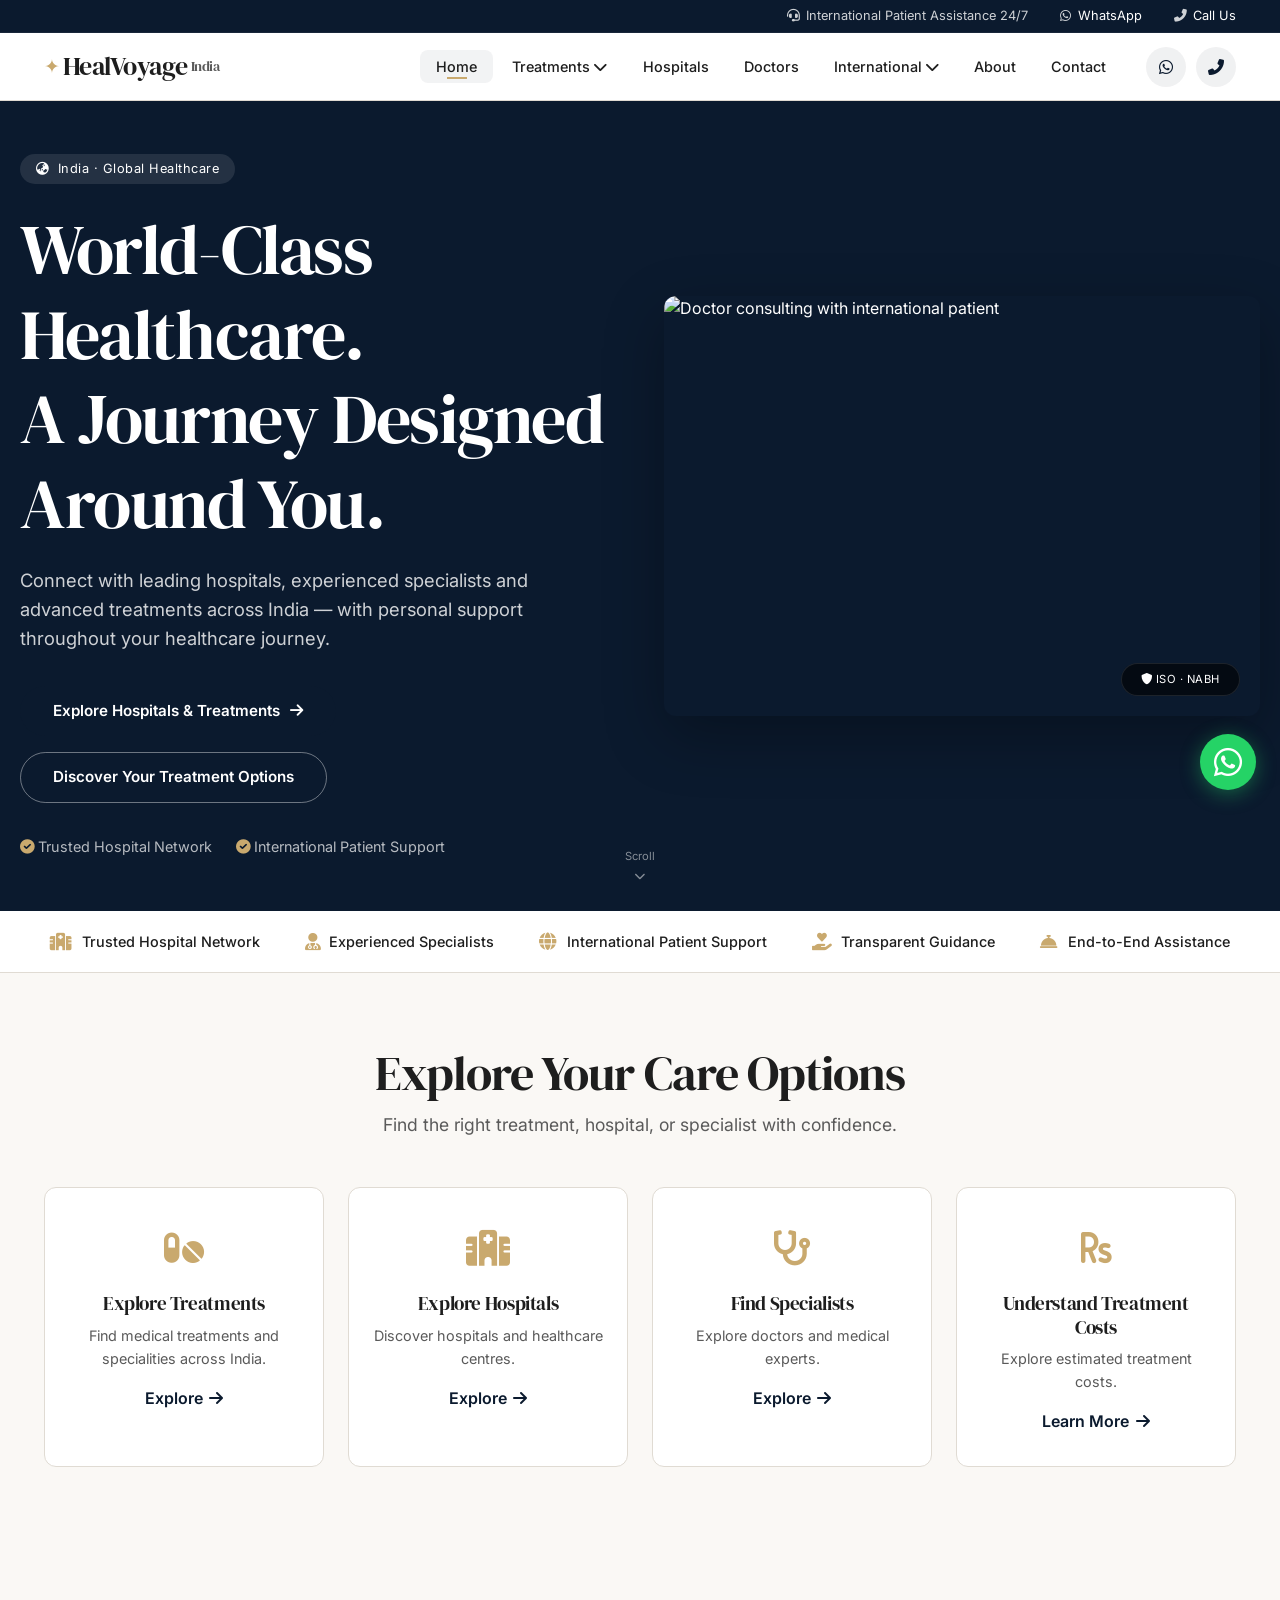
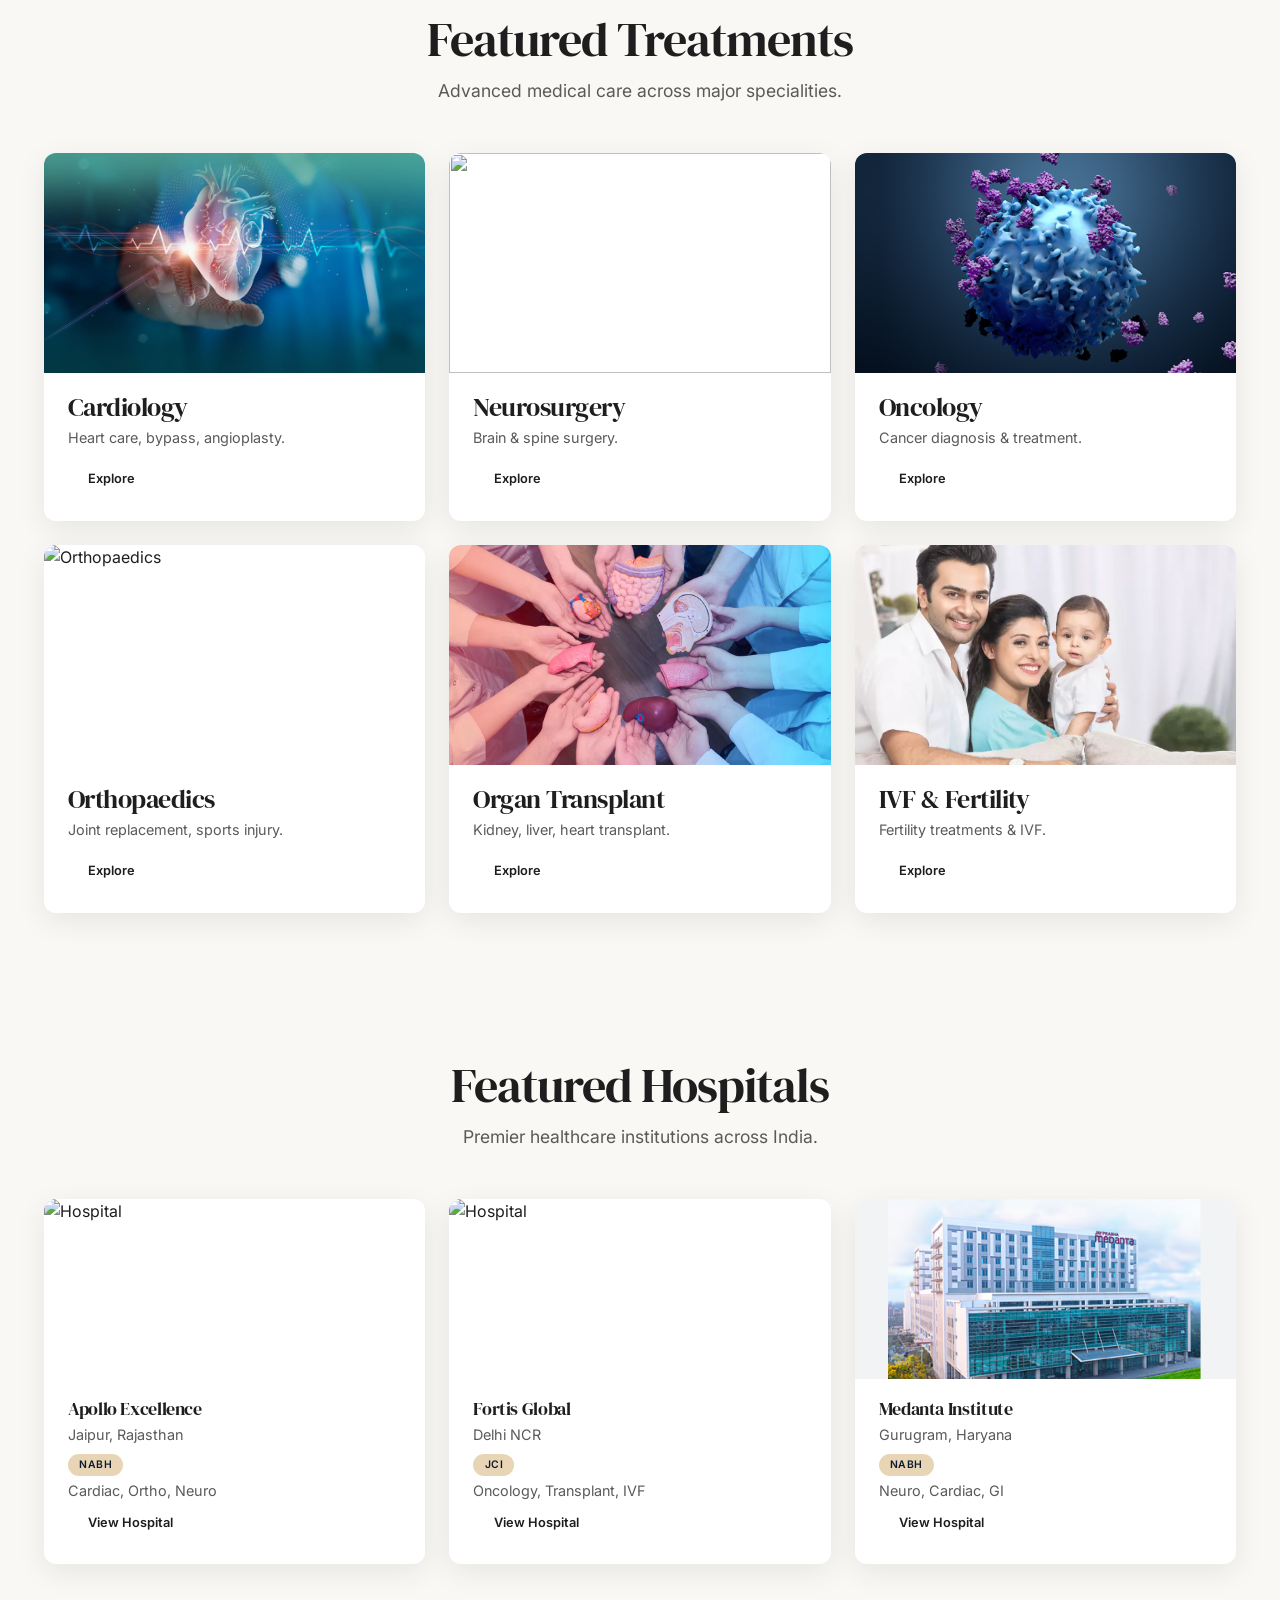
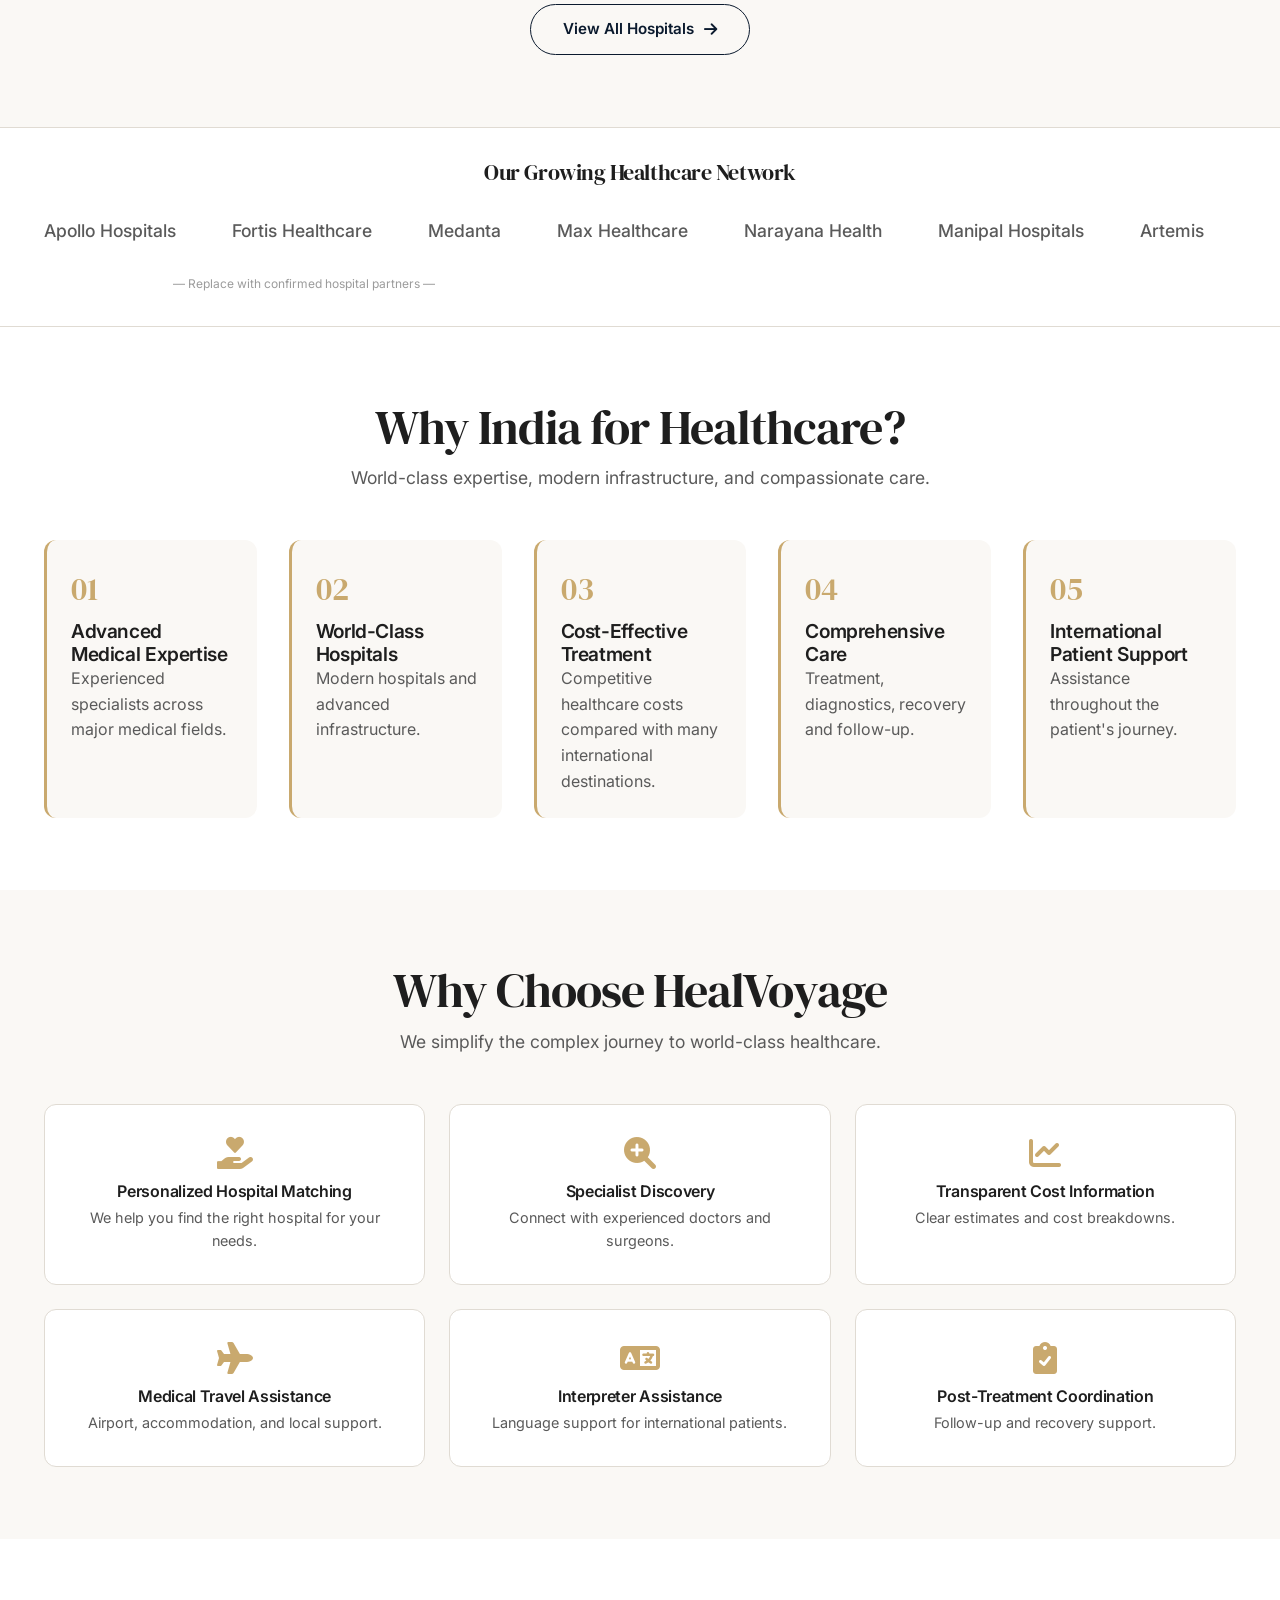
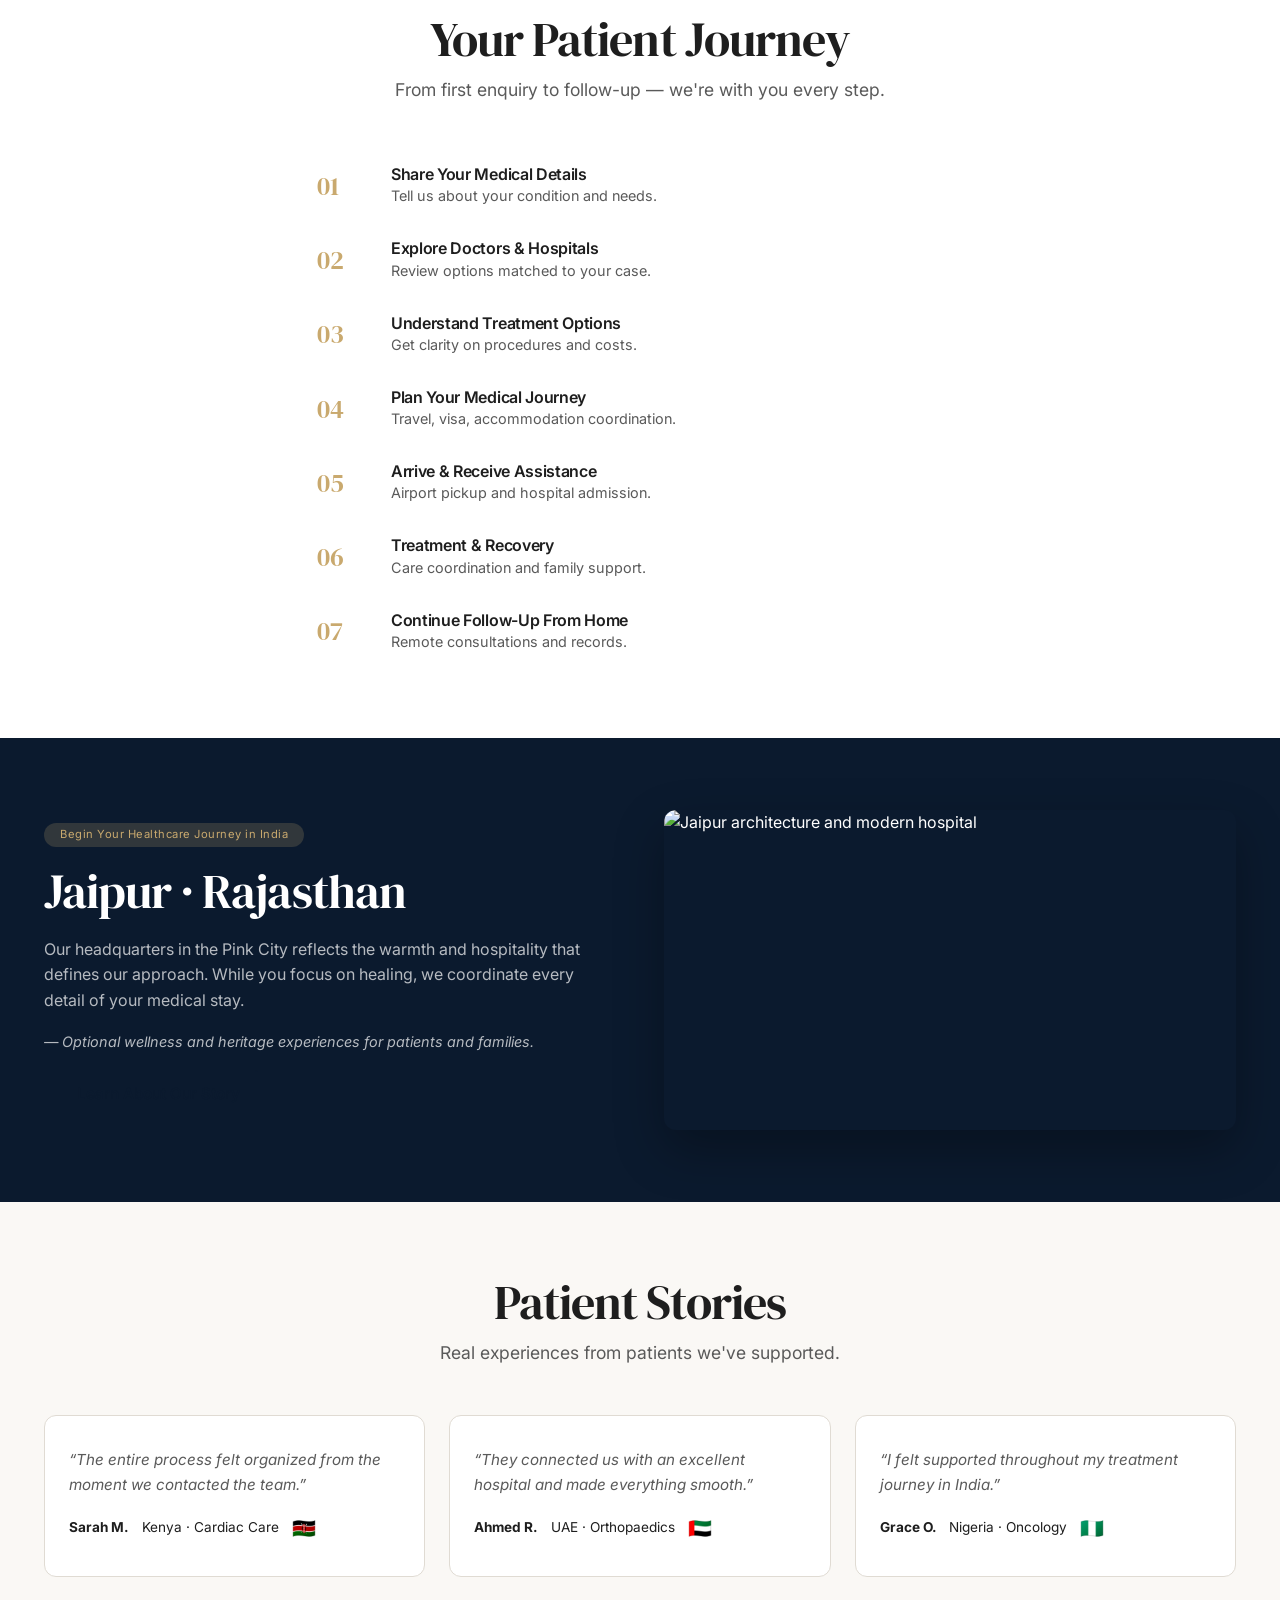
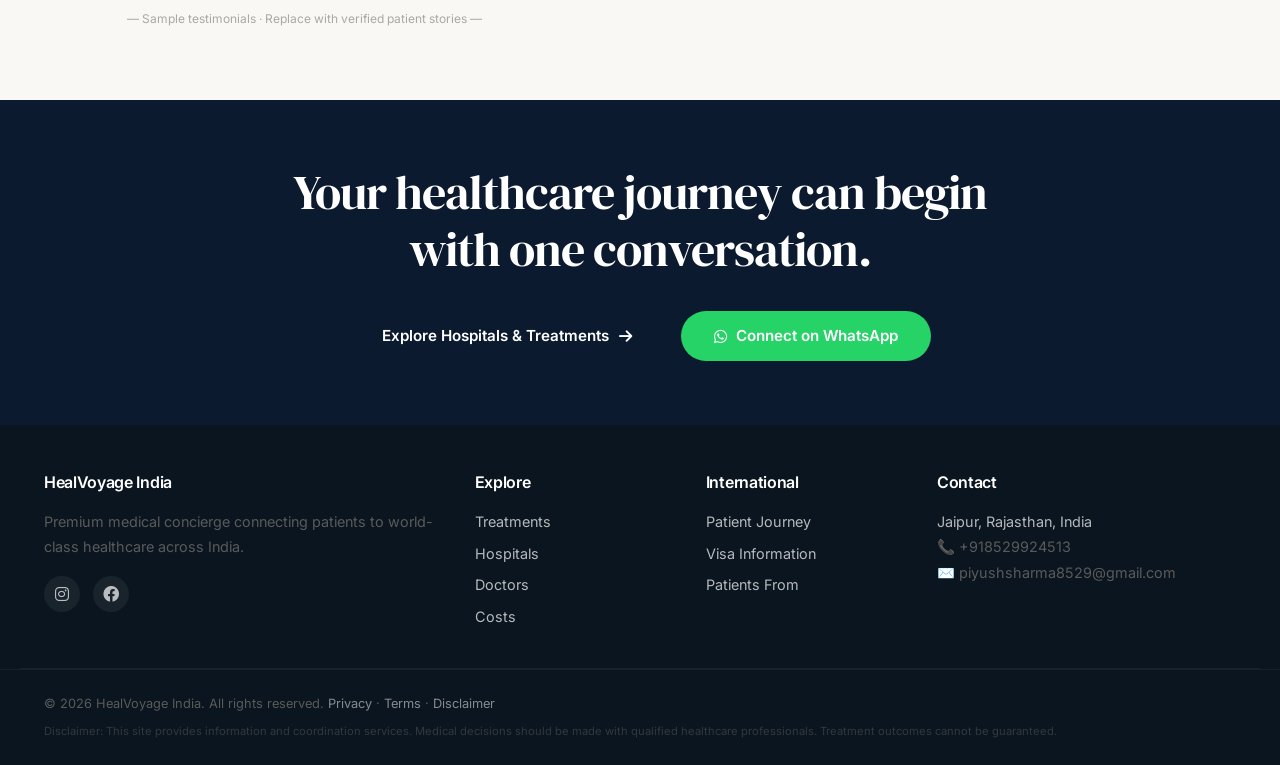
==== commit 6e49f343: "Update index.html" ====
--- a/index.html
+++ b/index.html
@@ -145,7 +145,7 @@
     </div>
     <div class="treatment-grid">
       <div class="treatment-card"><img src="images/cardiology.png" alt="Cardiology" /><div class="treatment-info"><h3>Cardiology</h3><p>Heart care, bypass, angioplasty.</p><a href="treatments.html#cardiology" class="btn btn-small">Explore</a></div></div>
-      <div class="treatment-card"><img src="images/neurology.png alt="Neurosurgery" /><div class="treatment-info"><h3>Neurosurgery</h3><p>Brain &amp; spine surgery.</p><a href="treatments.html#neurosurgery" class="btn btn-small">Explore</a></div></div>
+      <div class="treatment-card"><img src="images/neurosurgery.png alt="Neurosurgery" /><div class="treatment-info"><h3>Neurosurgery</h3><p>Brain &amp; spine surgery.</p><a href="treatments.html#neurosurgery" class="btn btn-small">Explore</a></div></div>
       <div class="treatment-card"><img src="images/oncology.png" alt="Oncology" /><div class="treatment-info"><h3>Oncology</h3><p>Cancer diagnosis &amp; treatment.</p><a href="treatments.html#oncology" class="btn btn-small">Explore</a></div></div>
       <div class="treatment-card"><img src="https://images.unsplash.com/photo-1516549655169-df83a0774514?w=400&auto=format&fit=crop" alt="Orthopaedics" /><div class="treatment-info"><h3>Orthopaedics</h3><p>Joint replacement, sports injury.</p><a href="treatments.html#orthopaedics" class="btn btn-small">Explore</a></div></div>
       <div class="treatment-card"><img src="images/organtransplant.png" alt="Organ Transplant" /><div class="treatment-info"><h3>Organ Transplant</h3><p>Kidney, liver, heart transplant.</p><a href="treatments.html#transplant" class="btn btn-small">Explore</a></div></div>
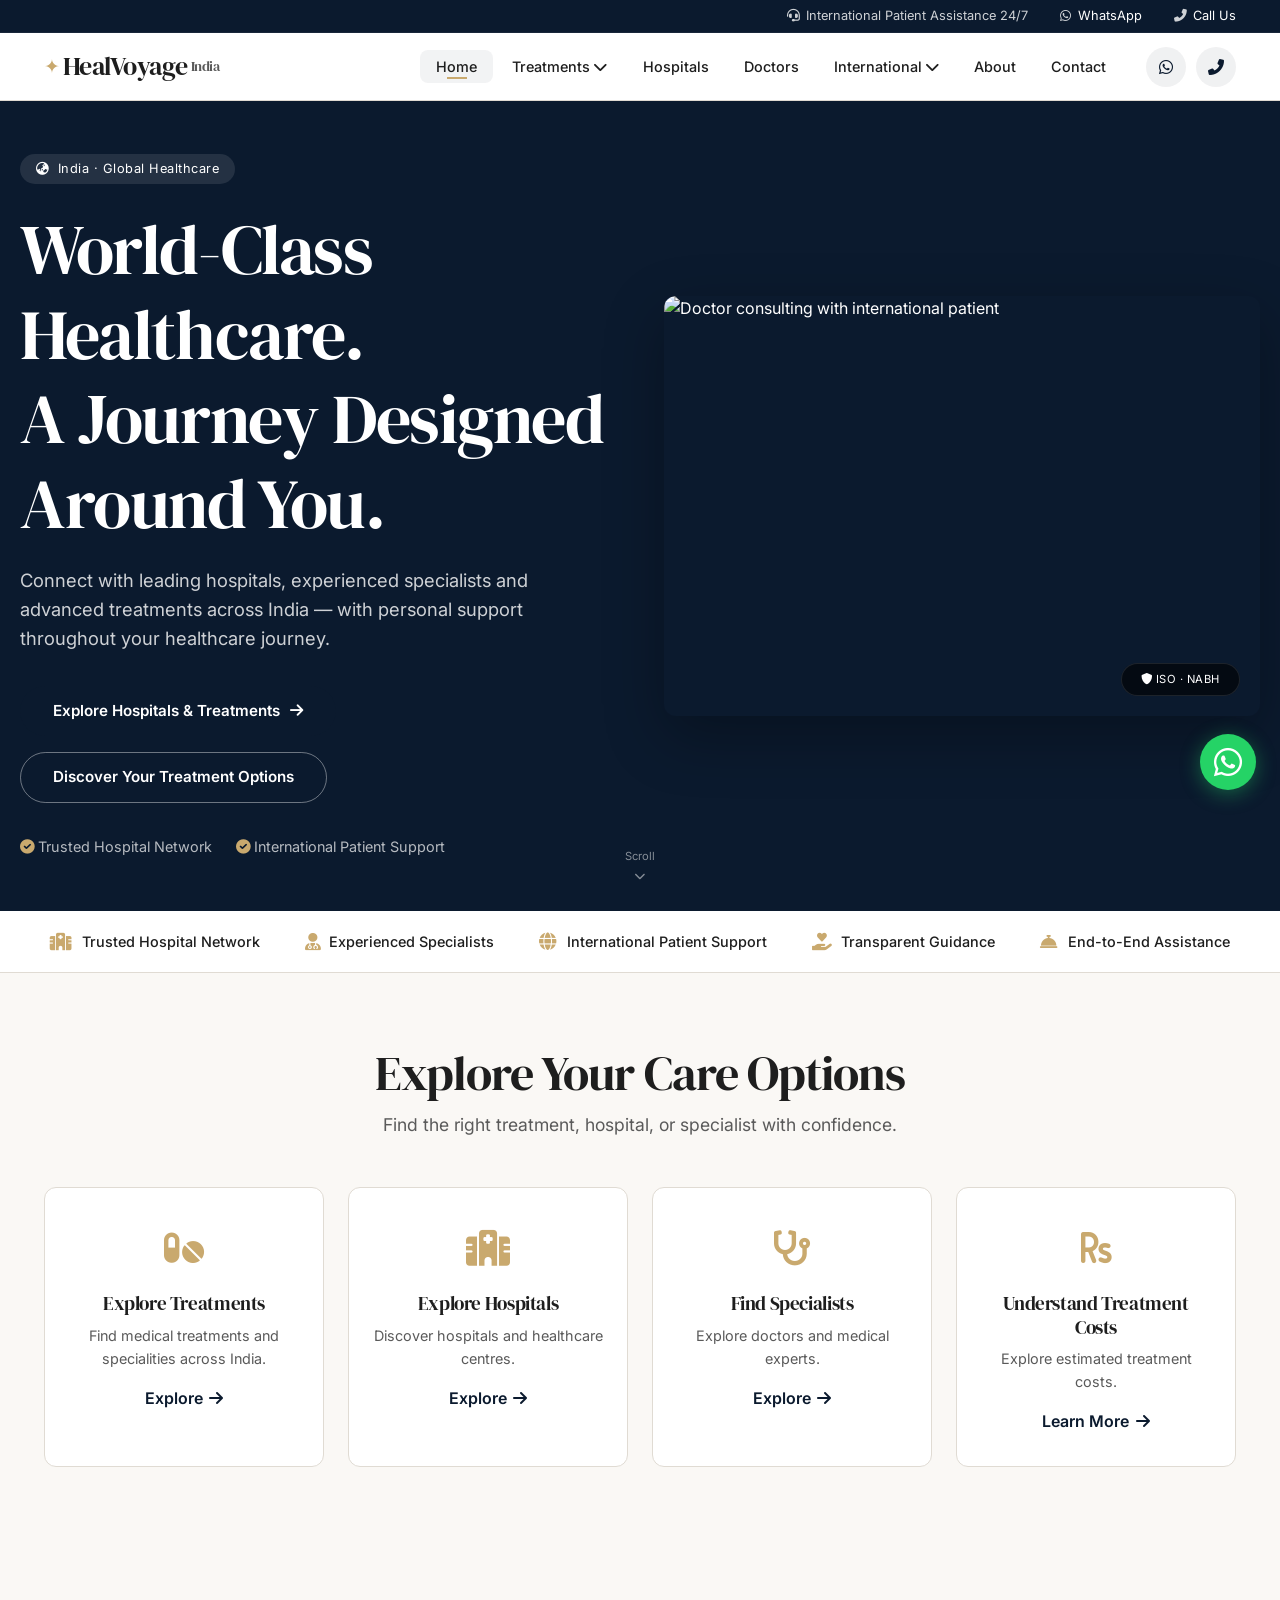
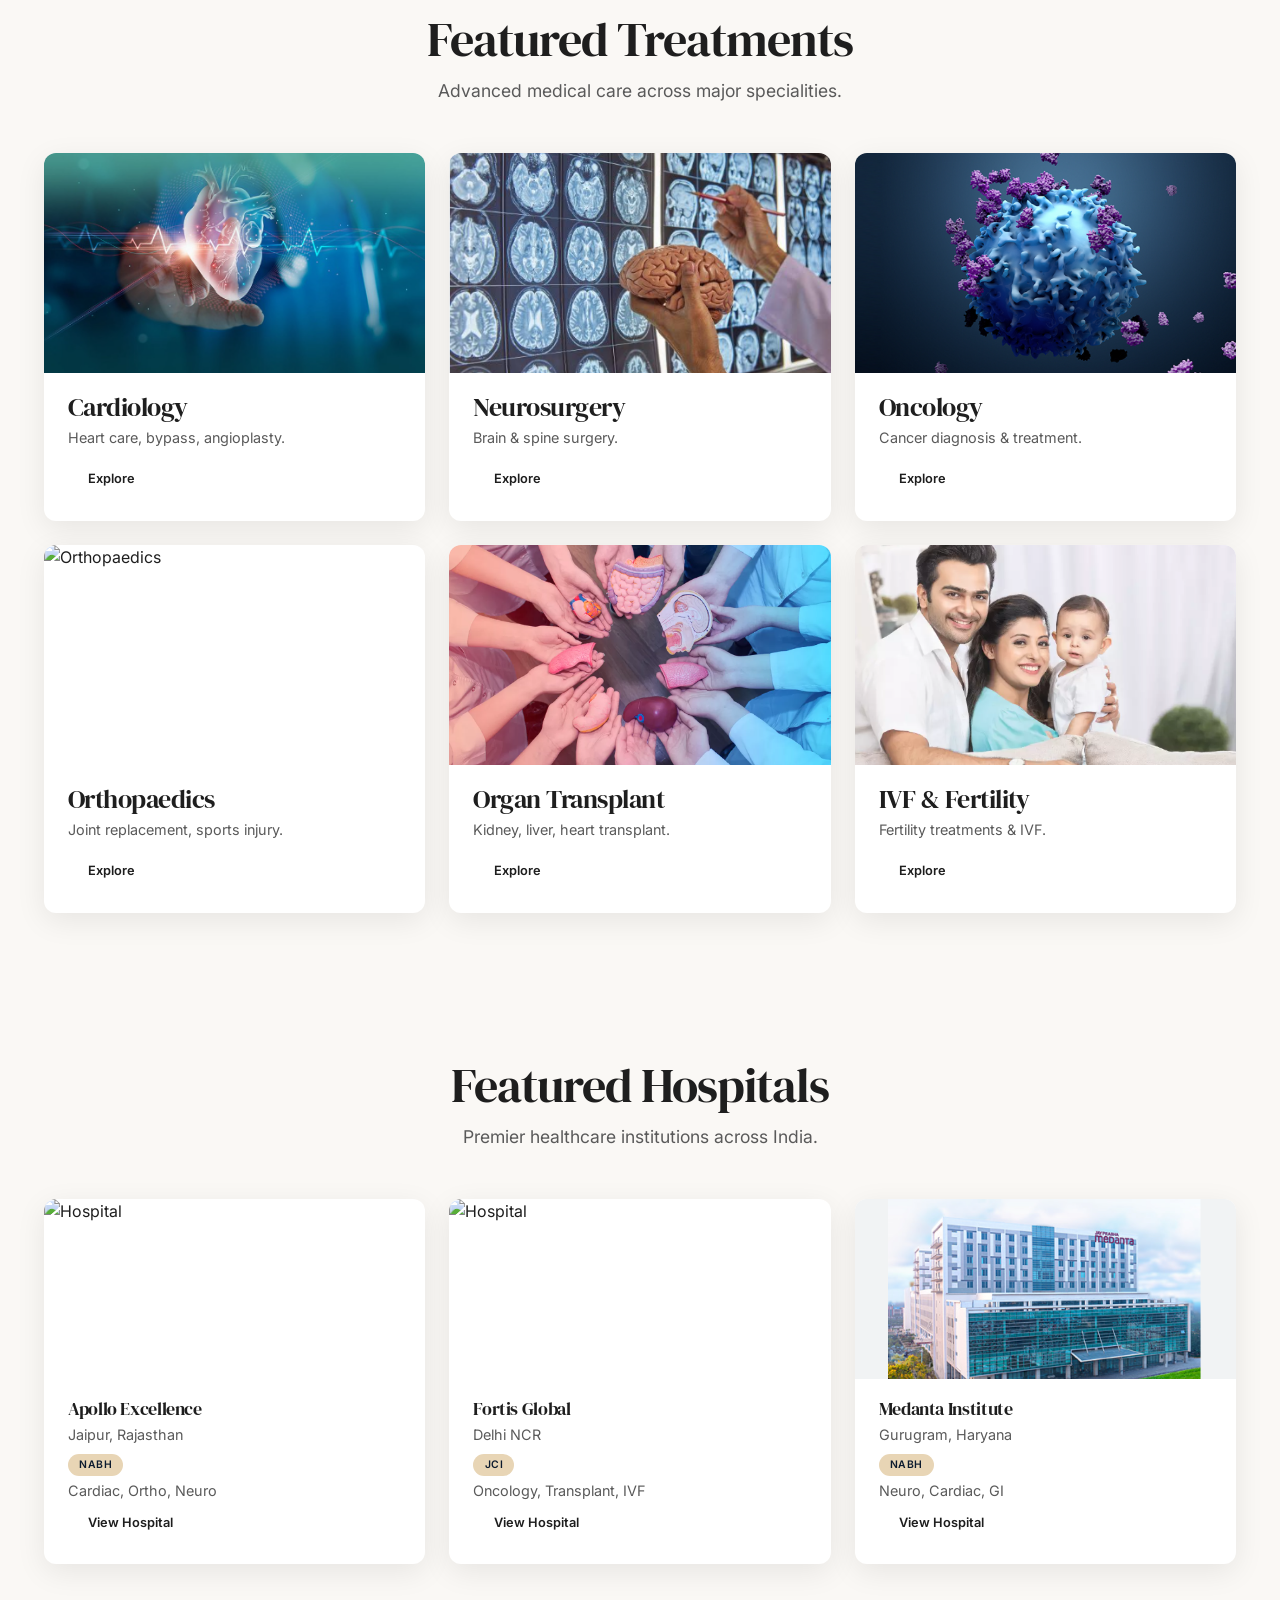
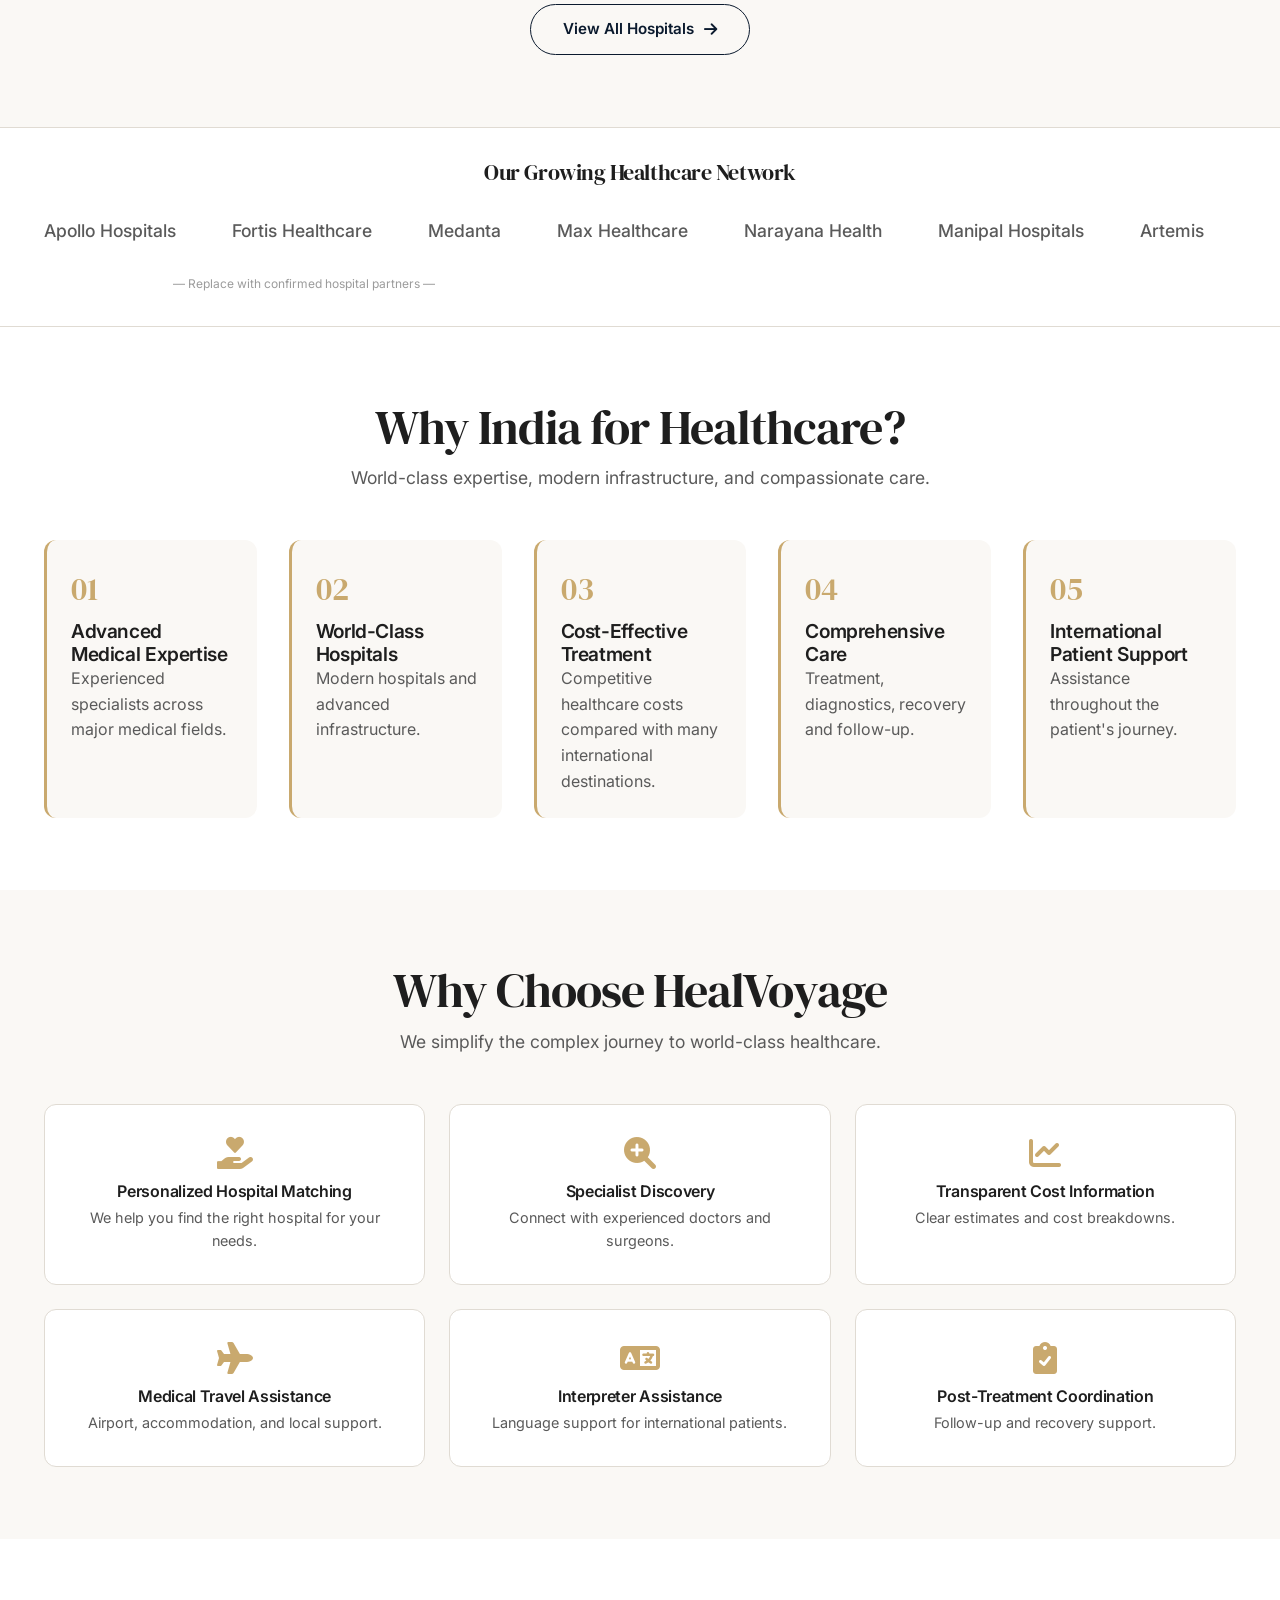
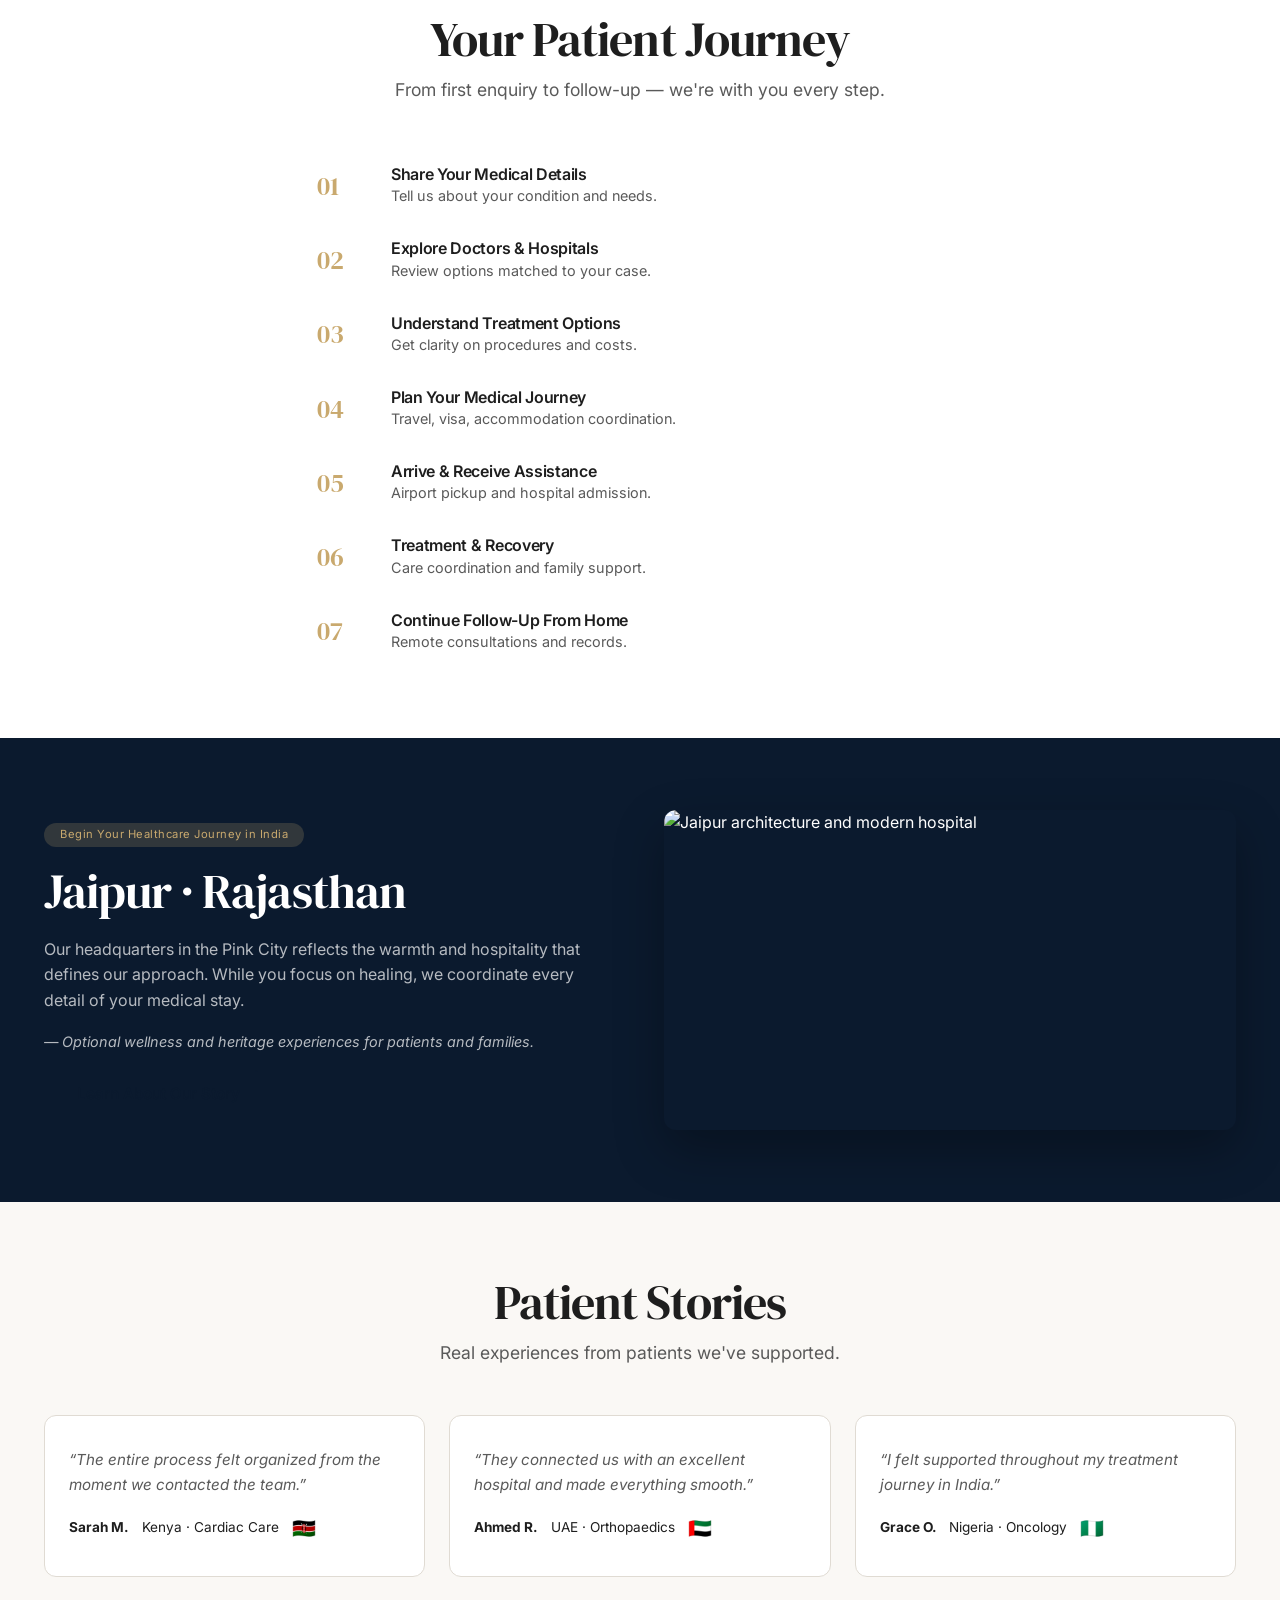
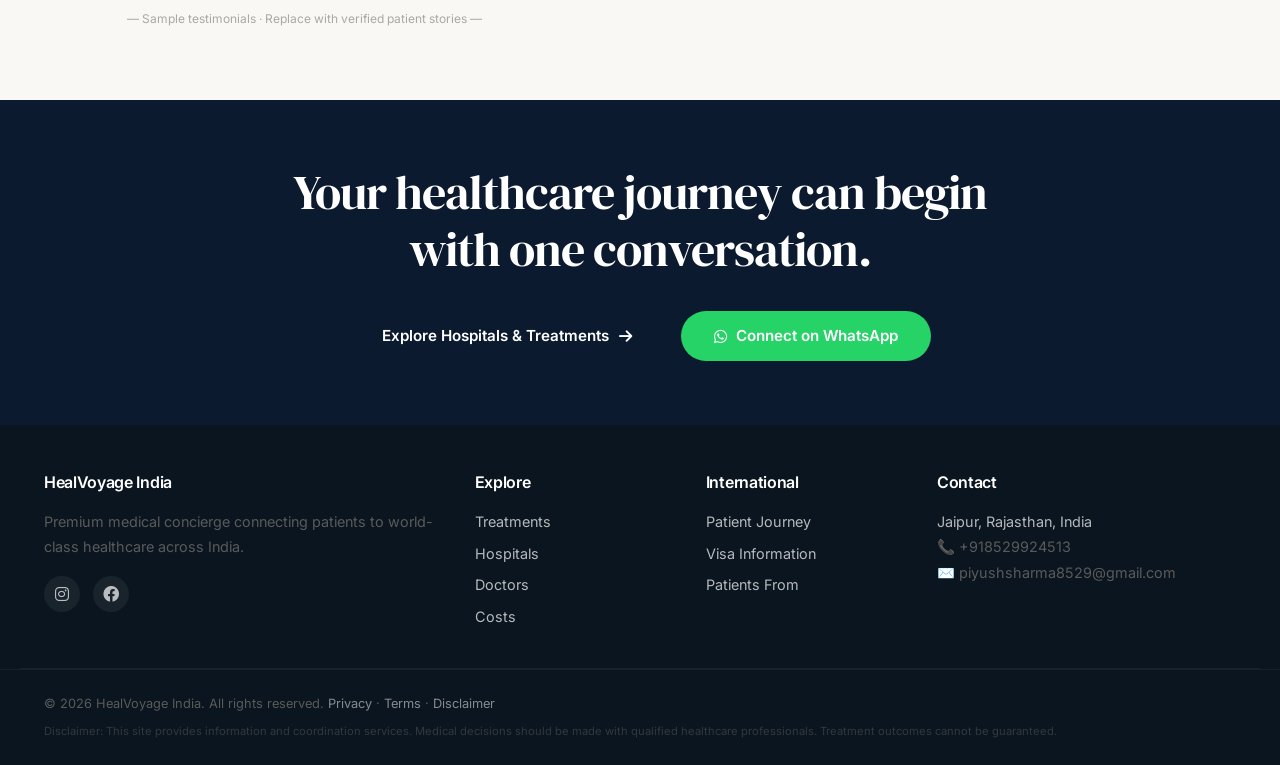
==== commit 0fbb3617: "Update index.html" ====
--- a/index.html
+++ b/index.html
@@ -145,7 +145,7 @@
     </div>
     <div class="treatment-grid">
       <div class="treatment-card"><img src="images/cardiology.png" alt="Cardiology" /><div class="treatment-info"><h3>Cardiology</h3><p>Heart care, bypass, angioplasty.</p><a href="treatments.html#cardiology" class="btn btn-small">Explore</a></div></div>
-      <div class="treatment-card"><img src="images/neurosurgery.png alt="Neurosurgery" /><div class="treatment-info"><h3>Neurosurgery</h3><p>Brain &amp; spine surgery.</p><a href="treatments.html#neurosurgery" class="btn btn-small">Explore</a></div></div>
+      <div class="treatment-card"><img src="images/neurosurgery.png" alt="Neurosurgery" /><div class="treatment-info"><h3>Neurosurgery</h3><p>Brain &amp; spine surgery.</p><a href="treatments.html#neurosurgery" class="btn btn-small">Explore</a></div></div>
       <div class="treatment-card"><img src="images/oncology.png" alt="Oncology" /><div class="treatment-info"><h3>Oncology</h3><p>Cancer diagnosis &amp; treatment.</p><a href="treatments.html#oncology" class="btn btn-small">Explore</a></div></div>
       <div class="treatment-card"><img src="https://images.unsplash.com/photo-1516549655169-df83a0774514?w=400&auto=format&fit=crop" alt="Orthopaedics" /><div class="treatment-info"><h3>Orthopaedics</h3><p>Joint replacement, sports injury.</p><a href="treatments.html#orthopaedics" class="btn btn-small">Explore</a></div></div>
       <div class="treatment-card"><img src="images/organtransplant.png" alt="Organ Transplant" /><div class="treatment-info"><h3>Organ Transplant</h3><p>Kidney, liver, heart transplant.</p><a href="treatments.html#transplant" class="btn btn-small">Explore</a></div></div>
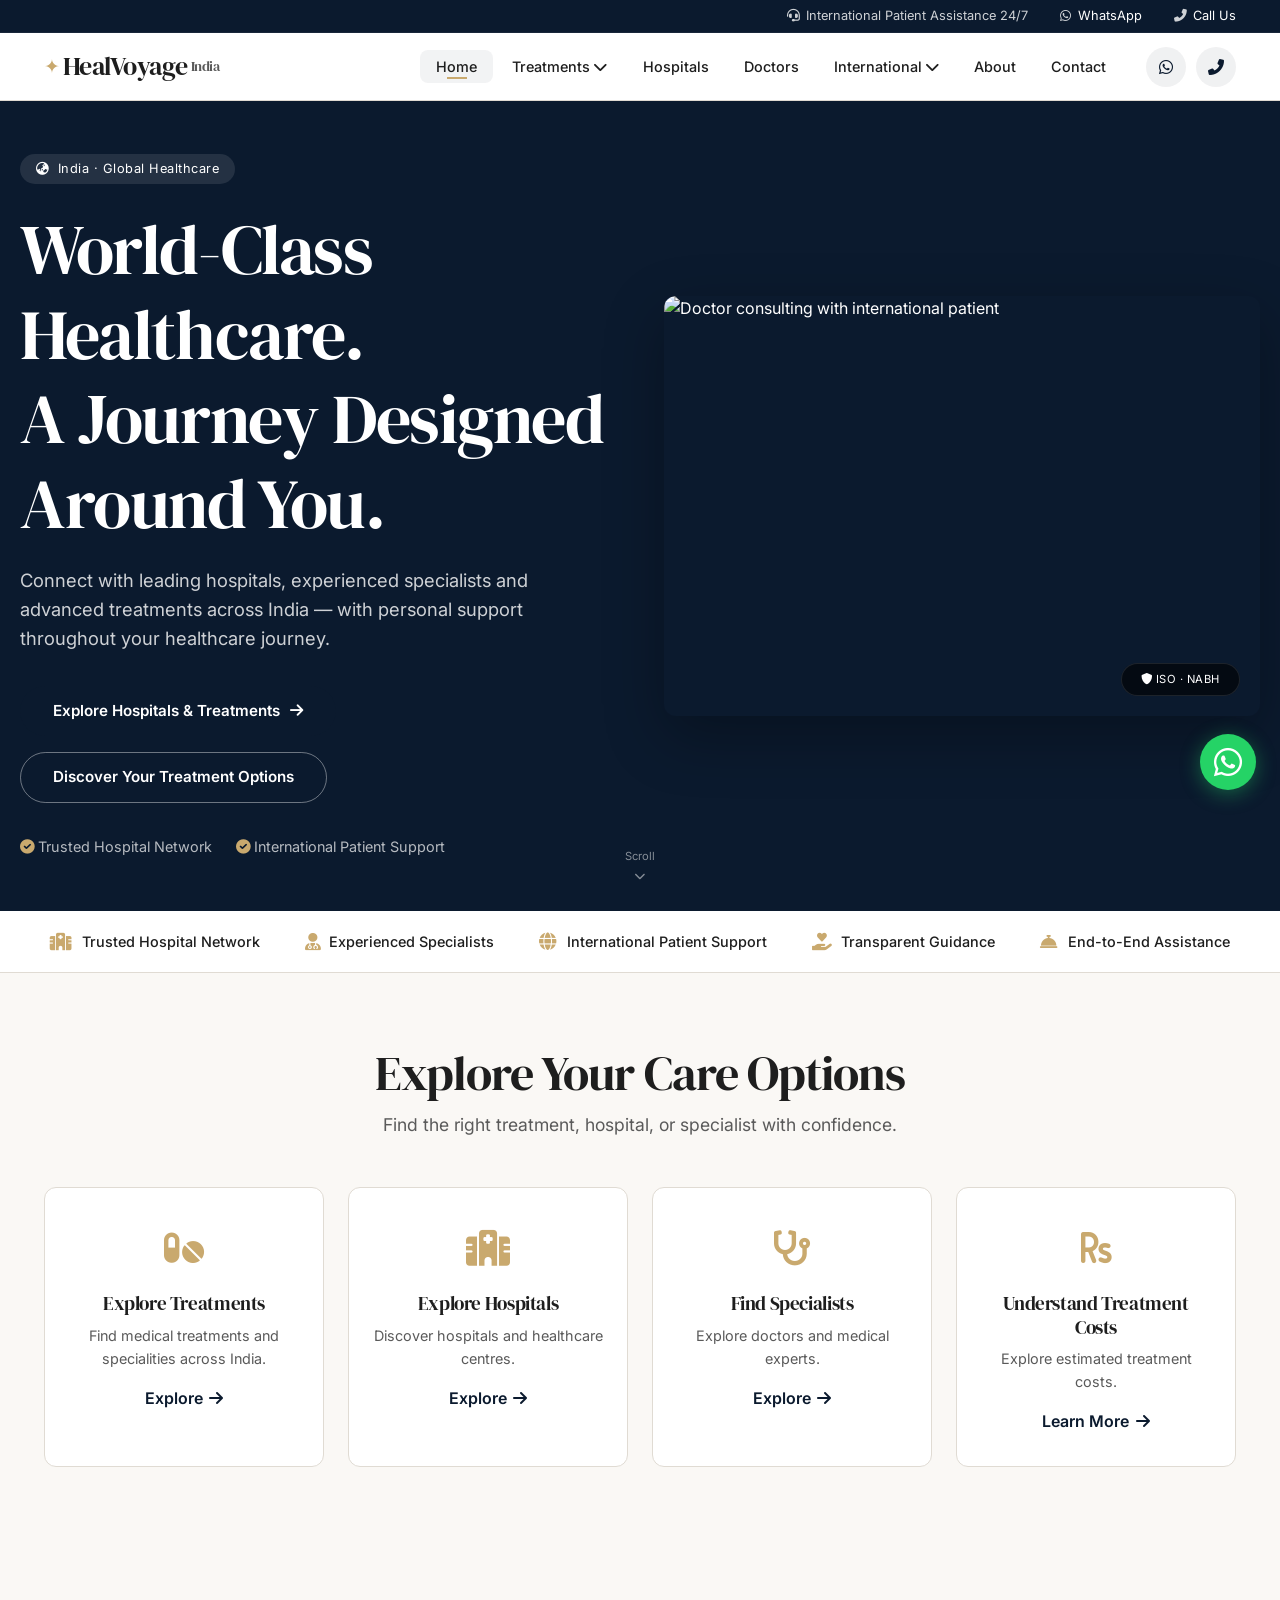
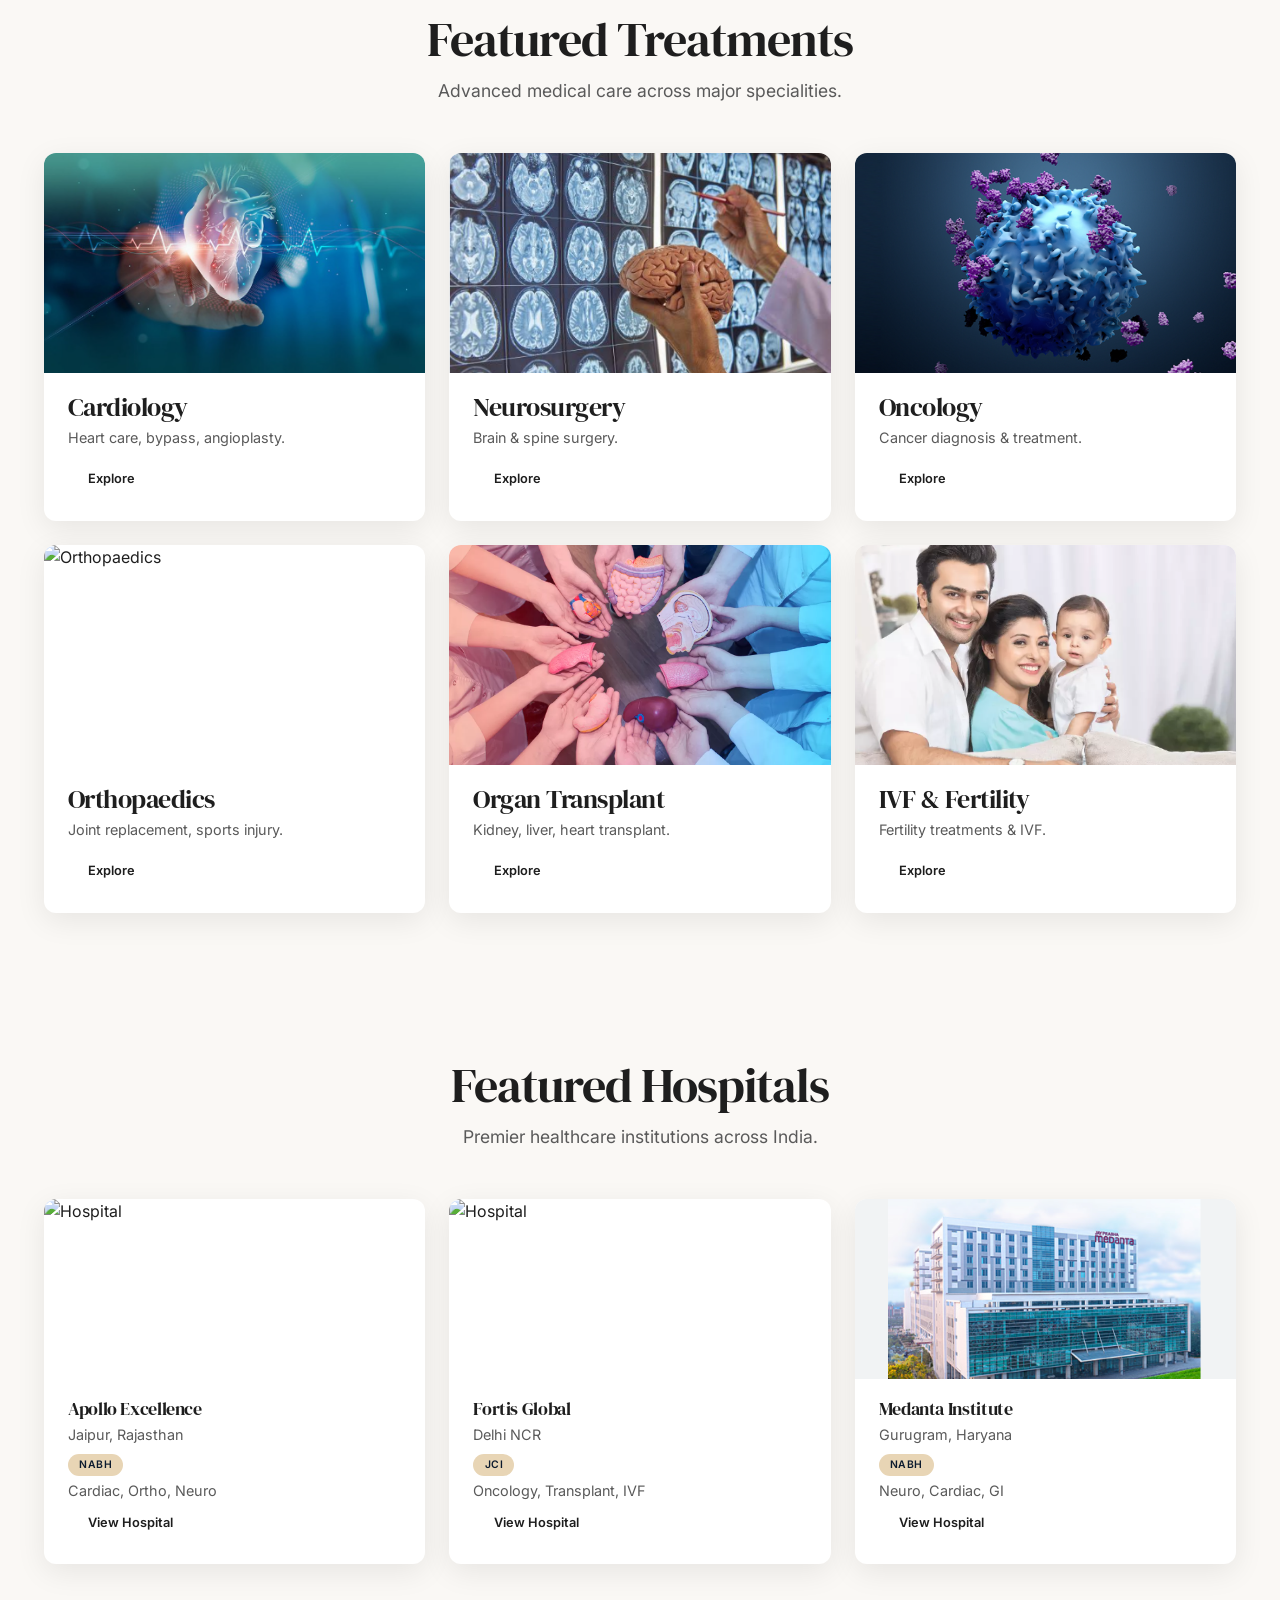
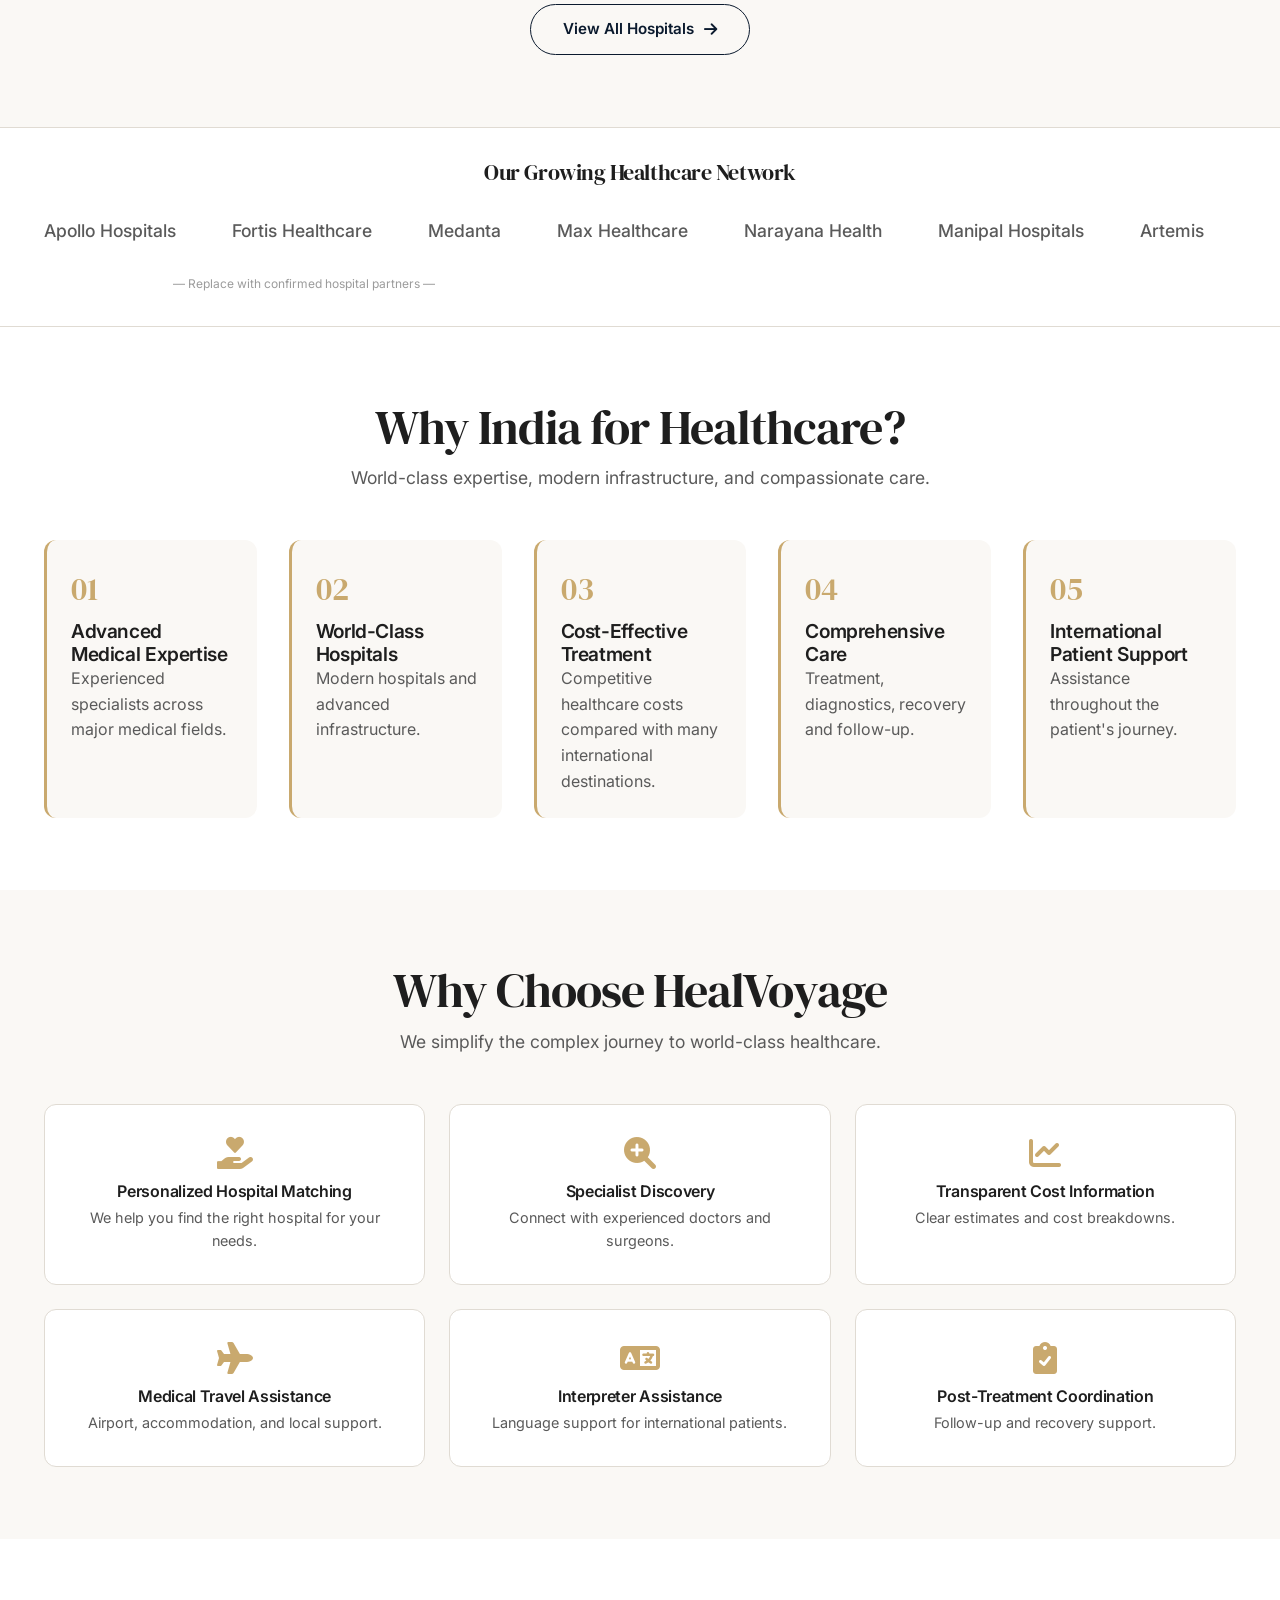
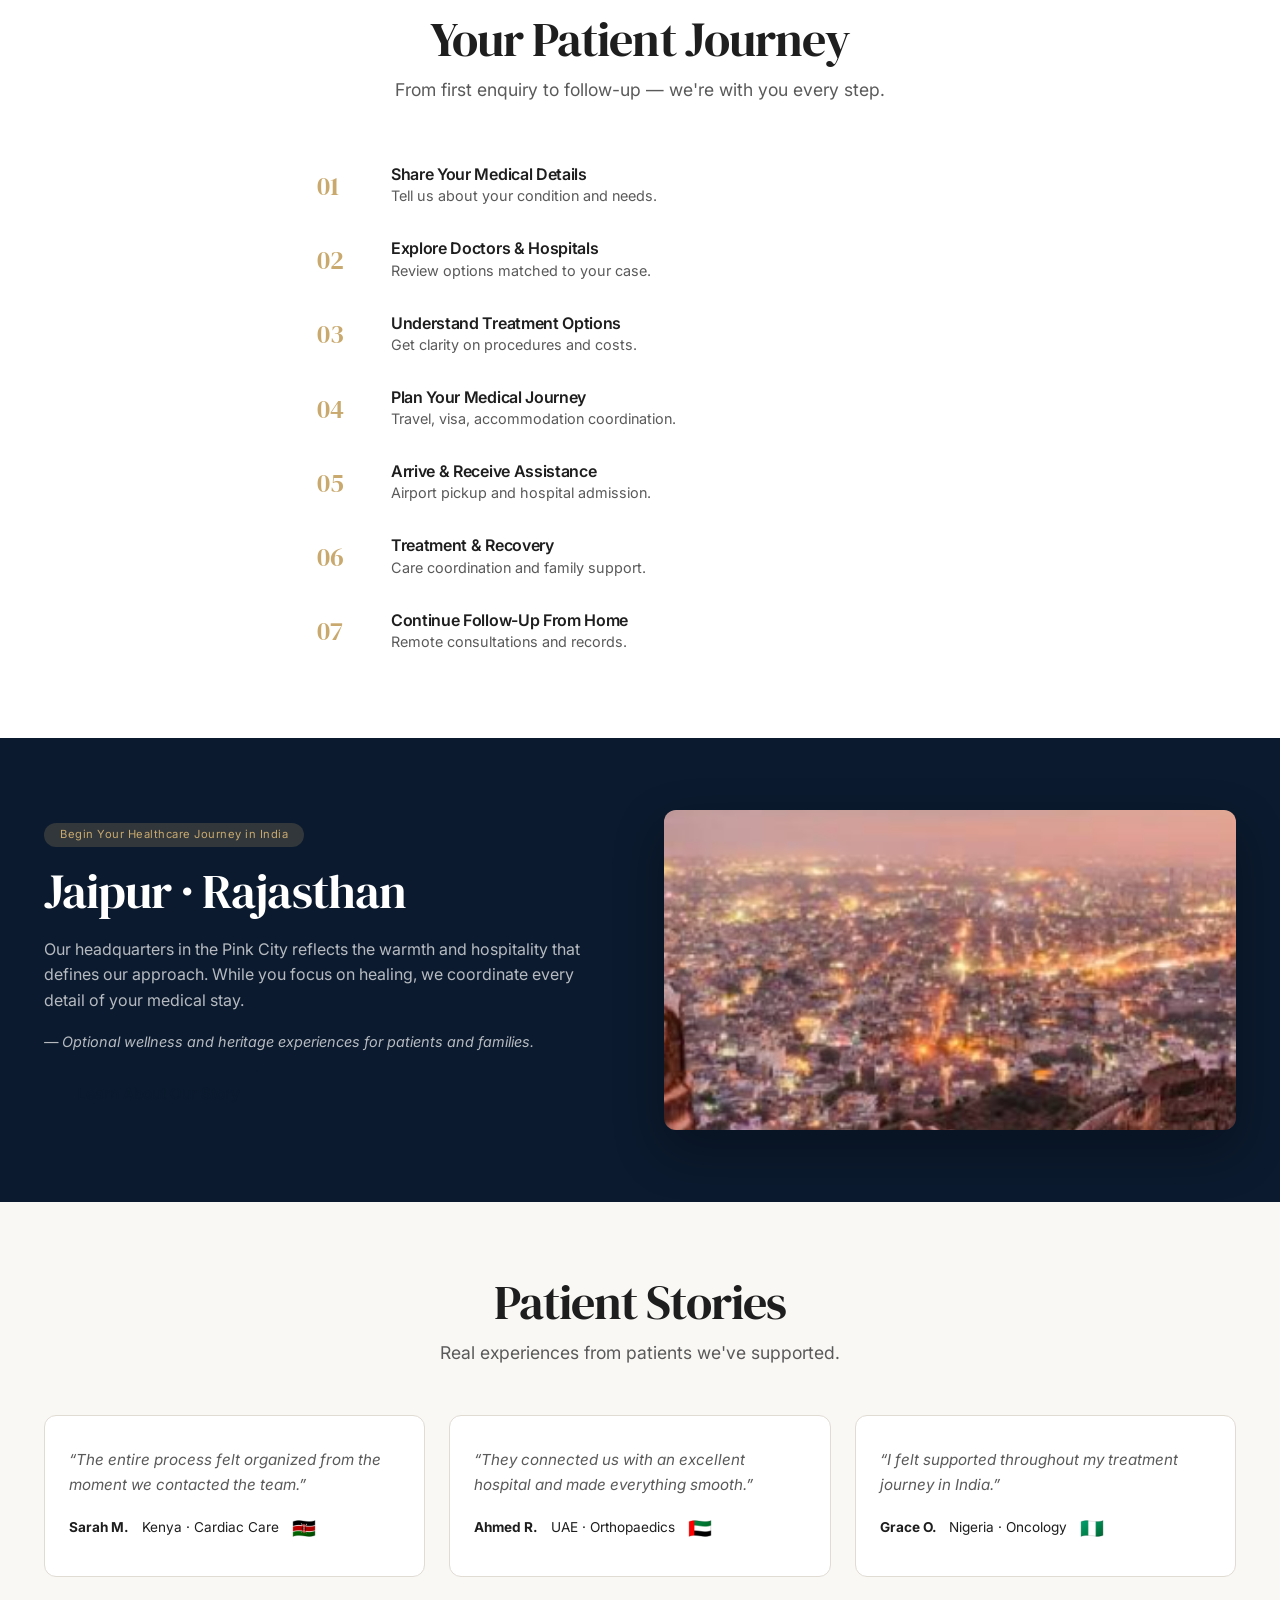
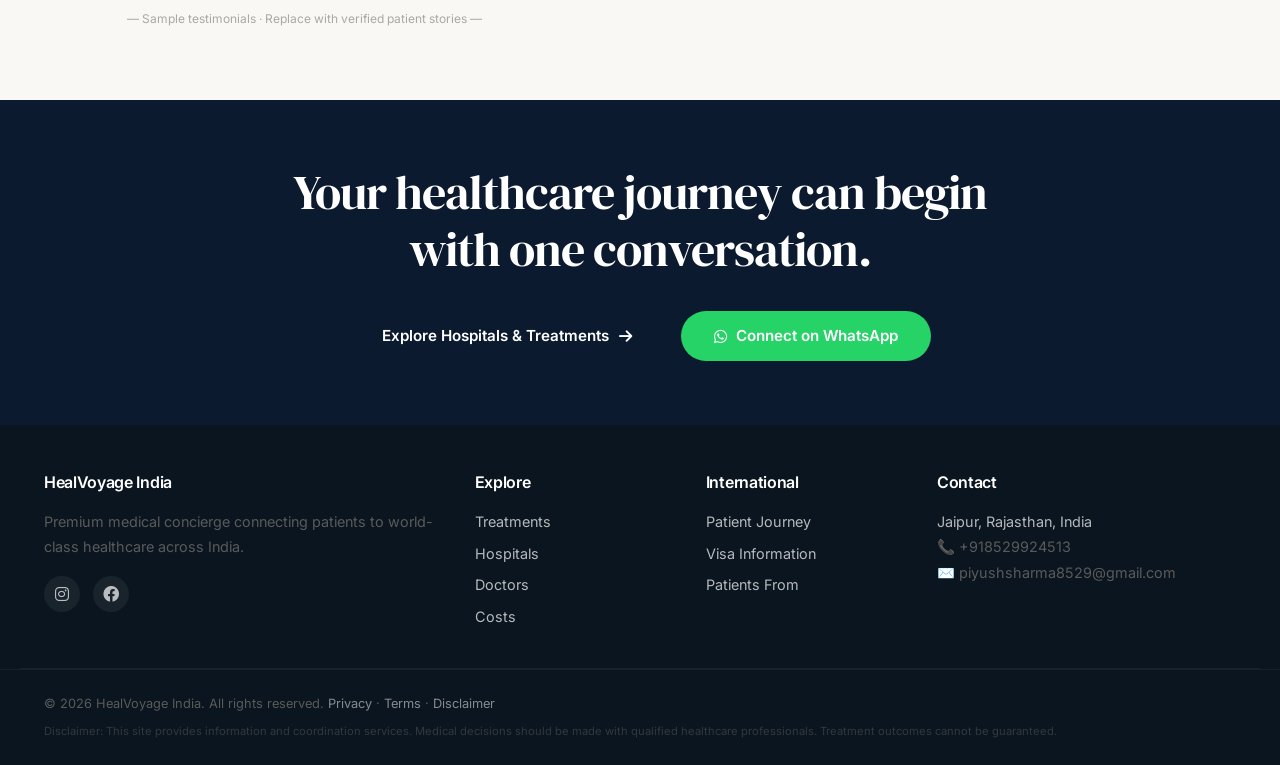
==== commit 6f3976ac: "Update index.html" ====
--- a/index.html
+++ b/index.html
@@ -249,7 +249,7 @@
       <a href="about.html" class="btn btn-secondary">Learn About Our Story</a>
     </div>
     <div class="dest-image">
-      <img src="https://images.unsplash.com/photo-1587474260584-136574528ed5?w=600&auto=format&fit=crop" alt="Jaipur architecture and modern hospital" />
+      <img src="images/pinkcity.png" alt="Jaipur architecture and modern hospital" />
     </div>
   </div>
 </section>
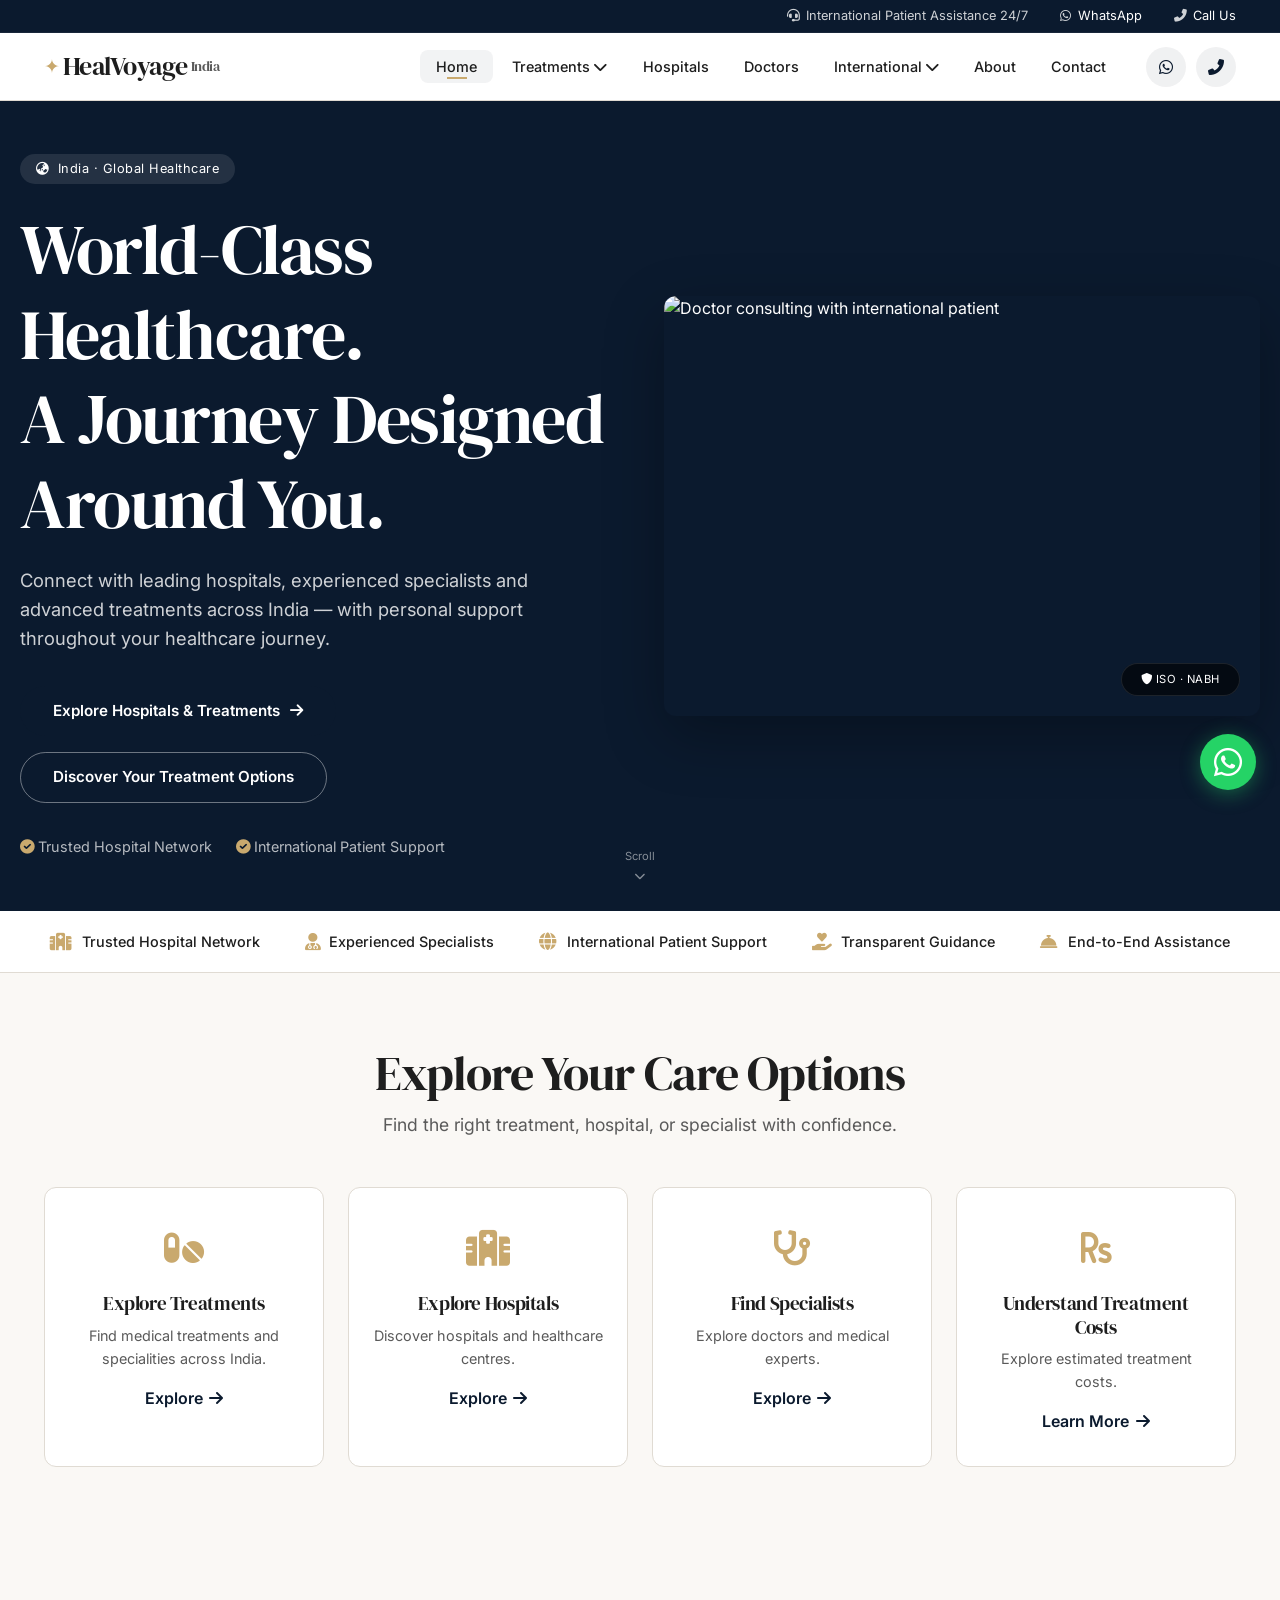
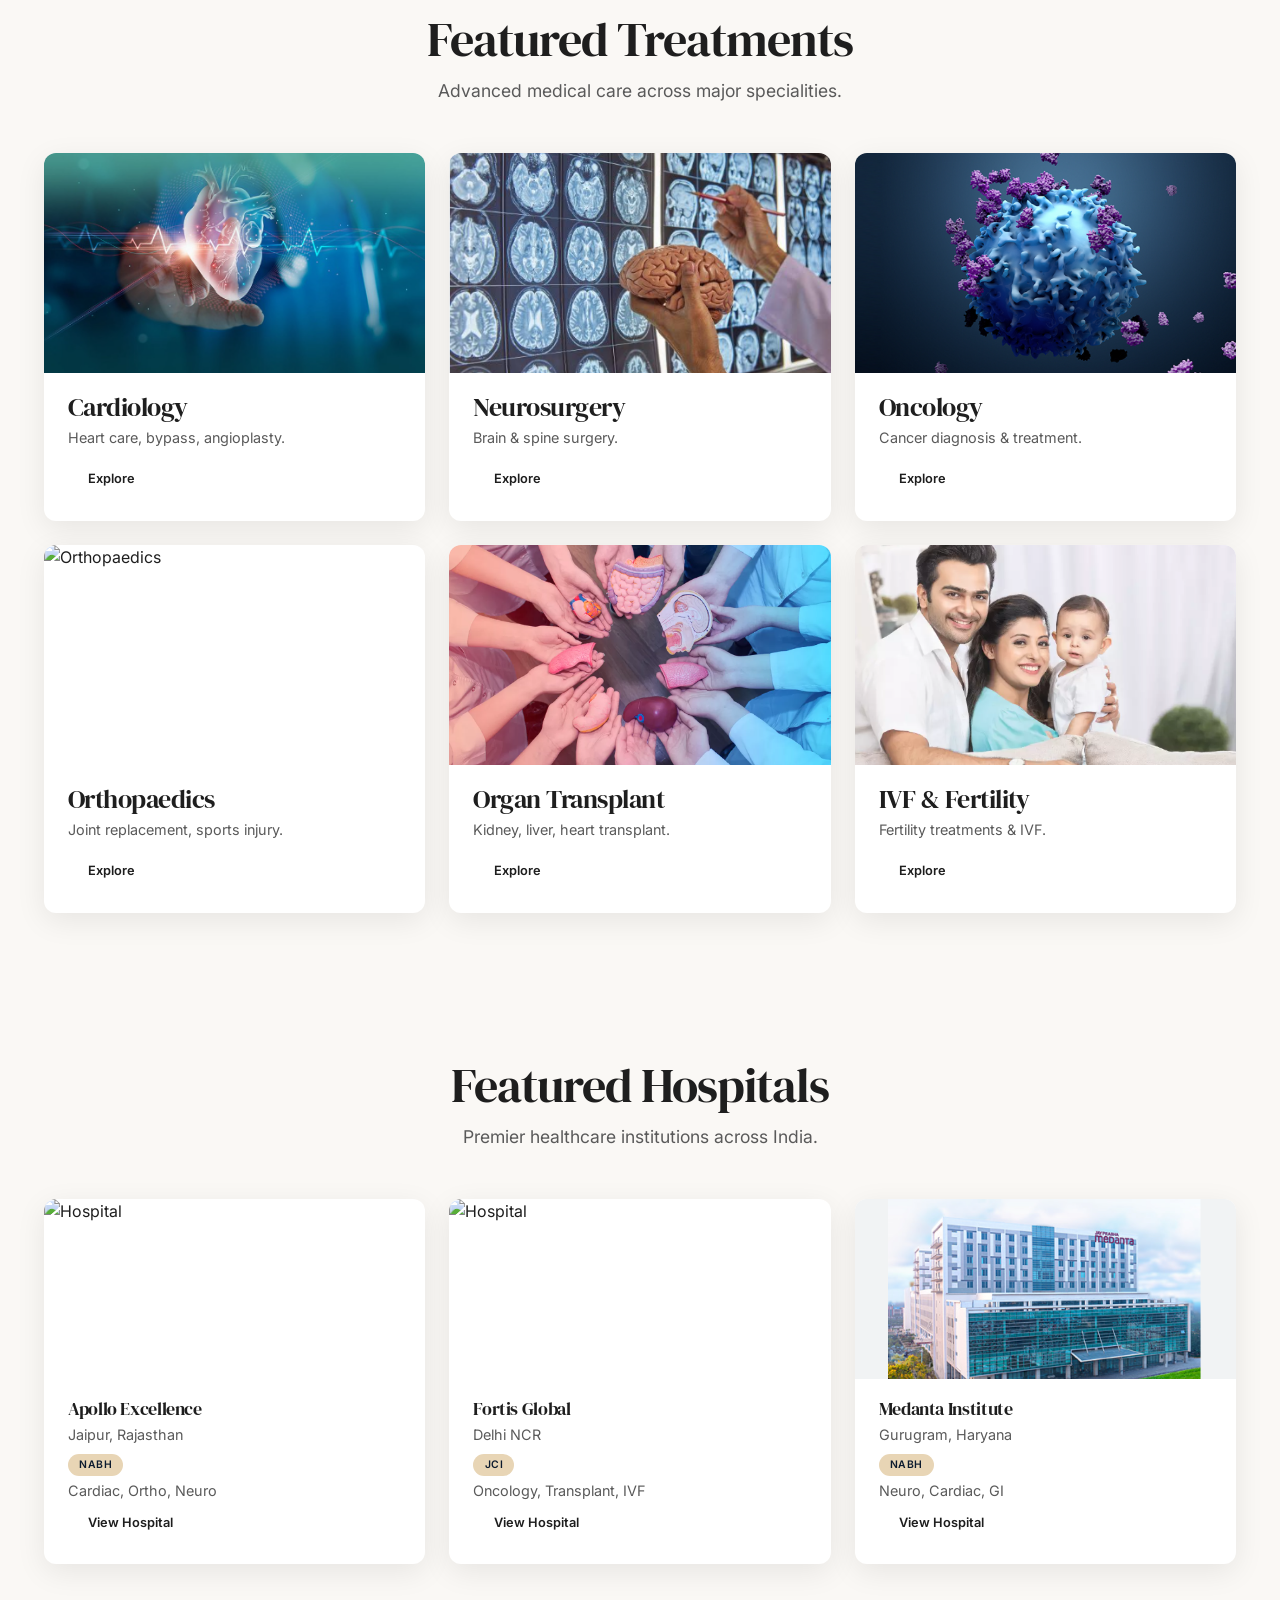
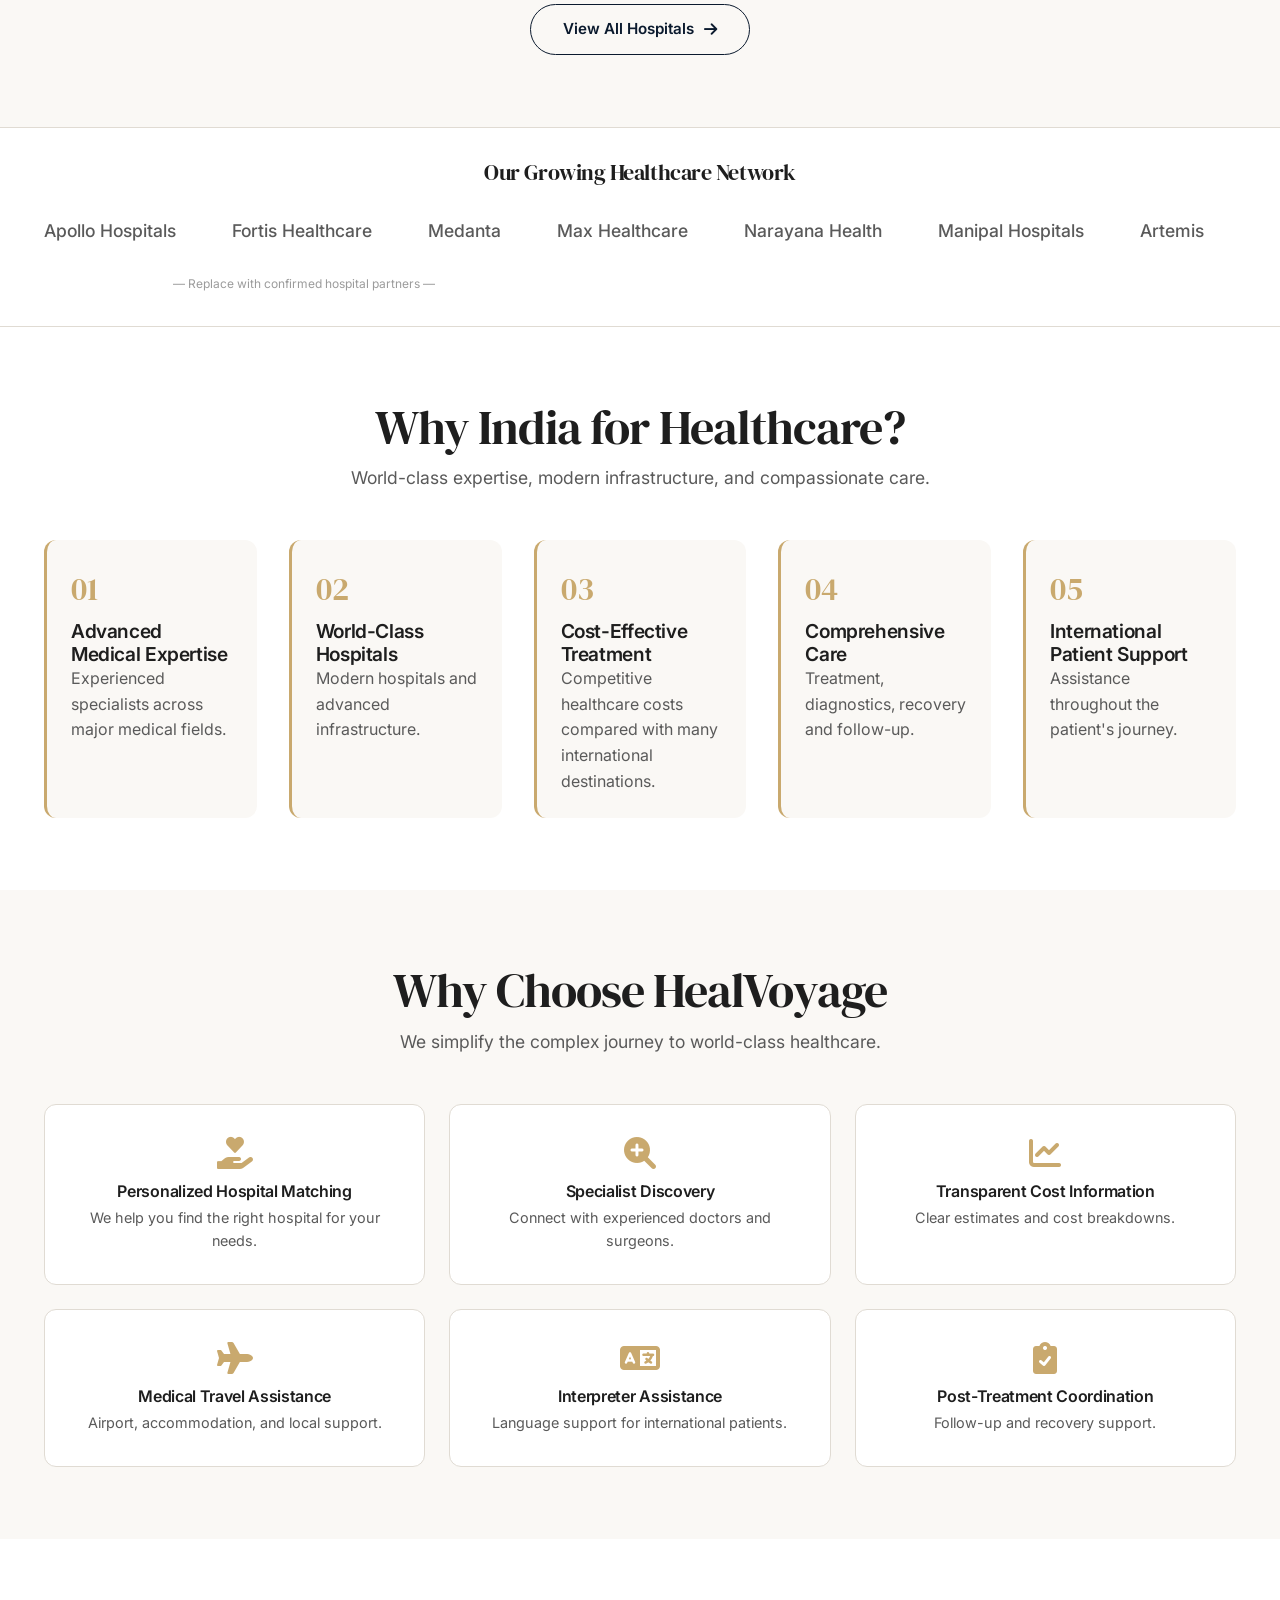
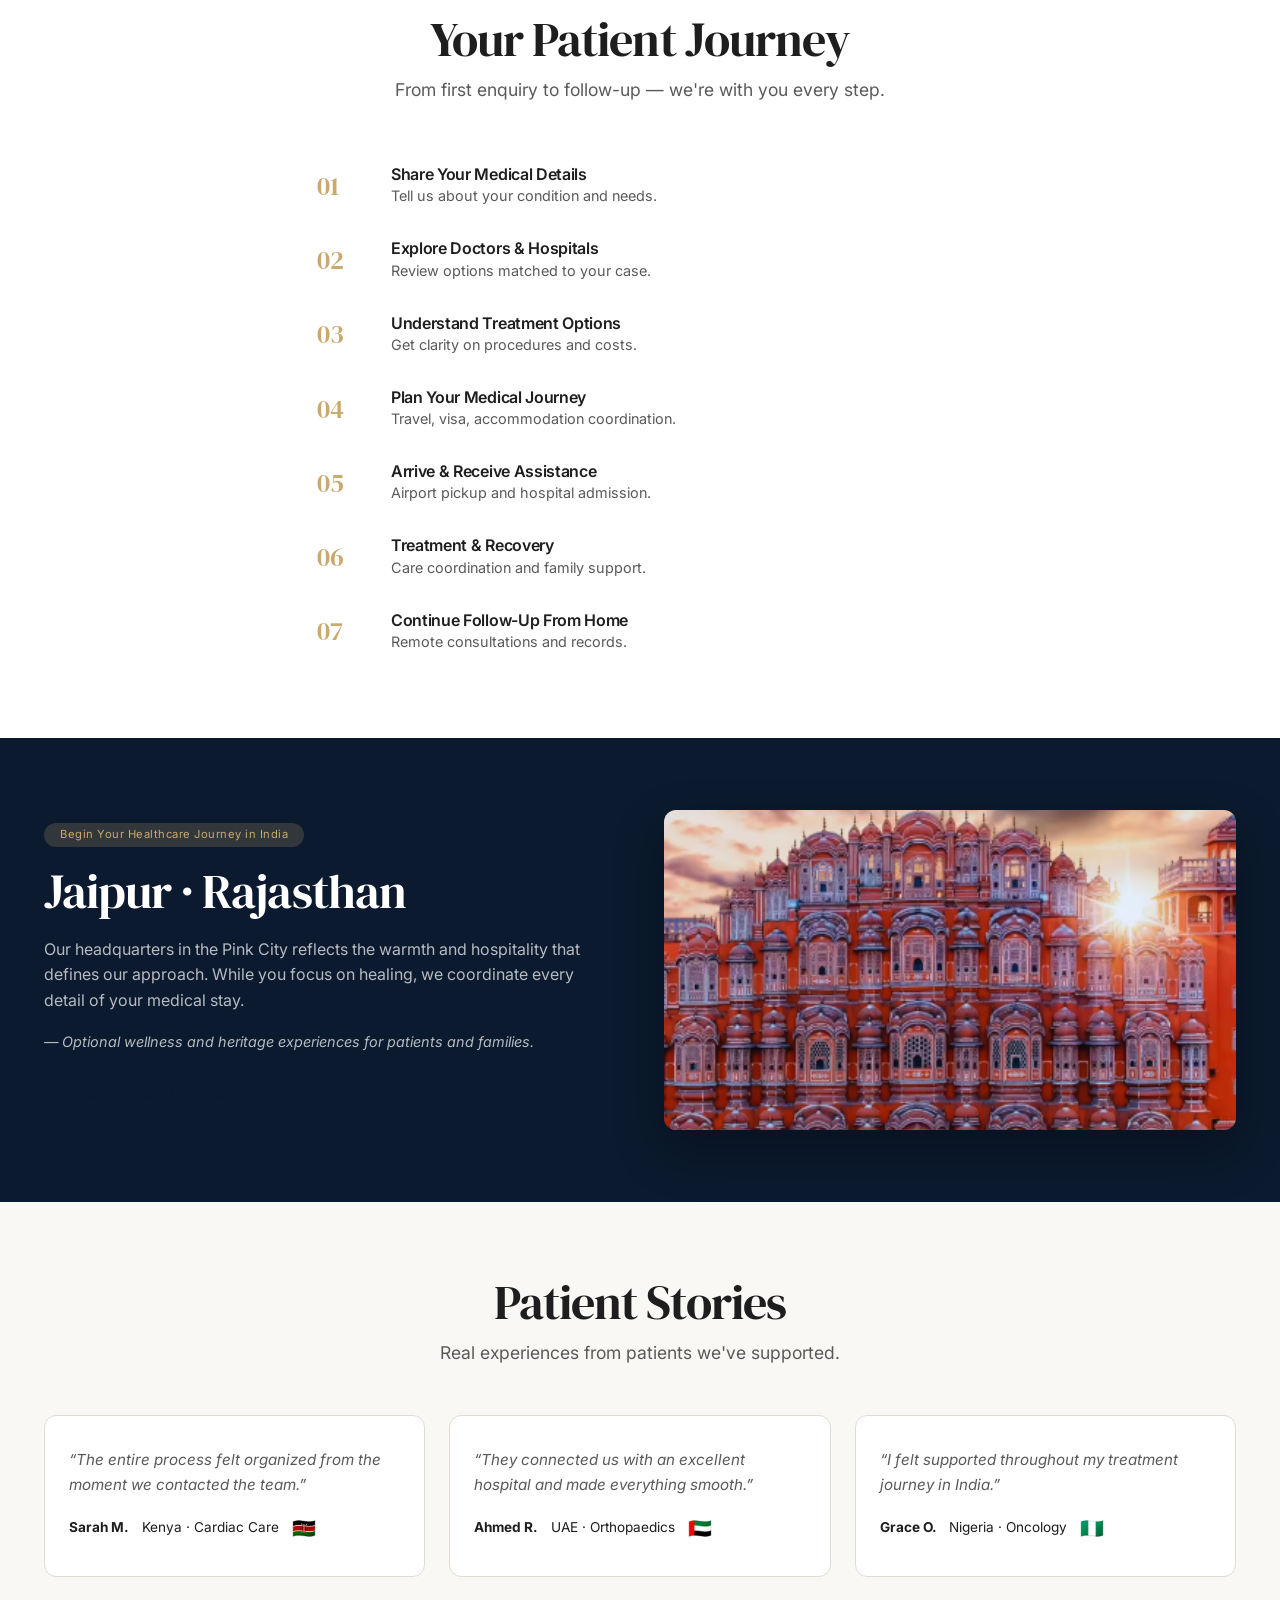
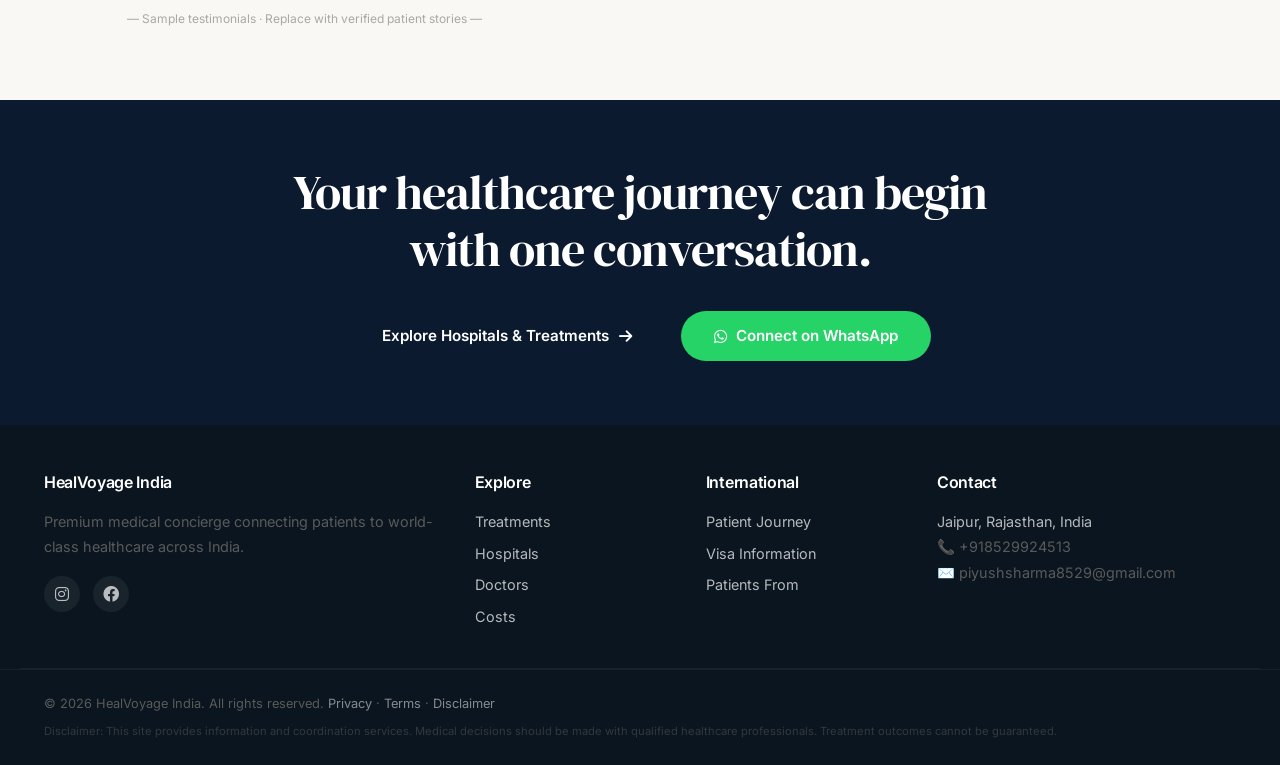
==== commit 6c55e5bb: "Update index.html" ====
--- a/index.html
+++ b/index.html
@@ -249,7 +249,7 @@
       <a href="about.html" class="btn btn-secondary">Learn About Our Story</a>
     </div>
     <div class="dest-image">
-      <img src="images/pinkcity.png" alt="Jaipur architecture and modern hospital" />
+      <img src="images/jaipur.png" alt="Jaipur architecture and modern hospital" />
     </div>
   </div>
 </section>
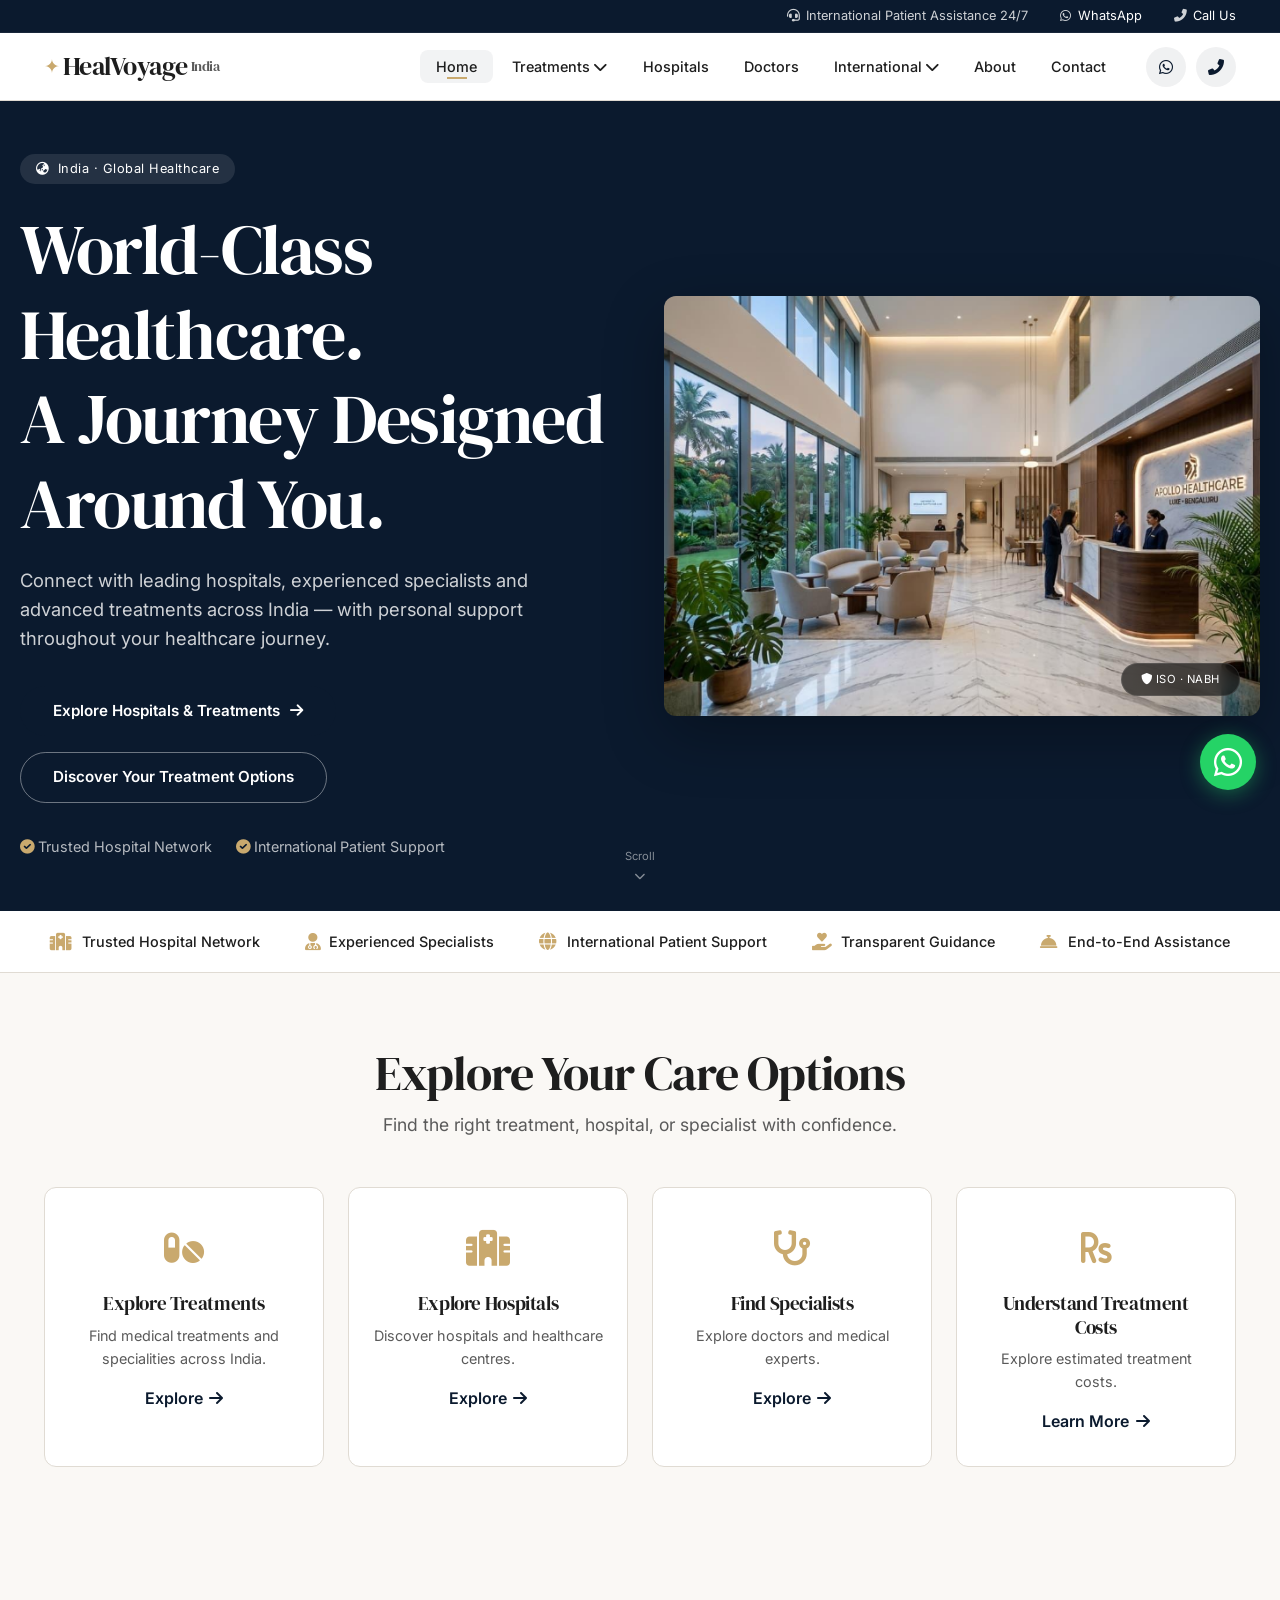
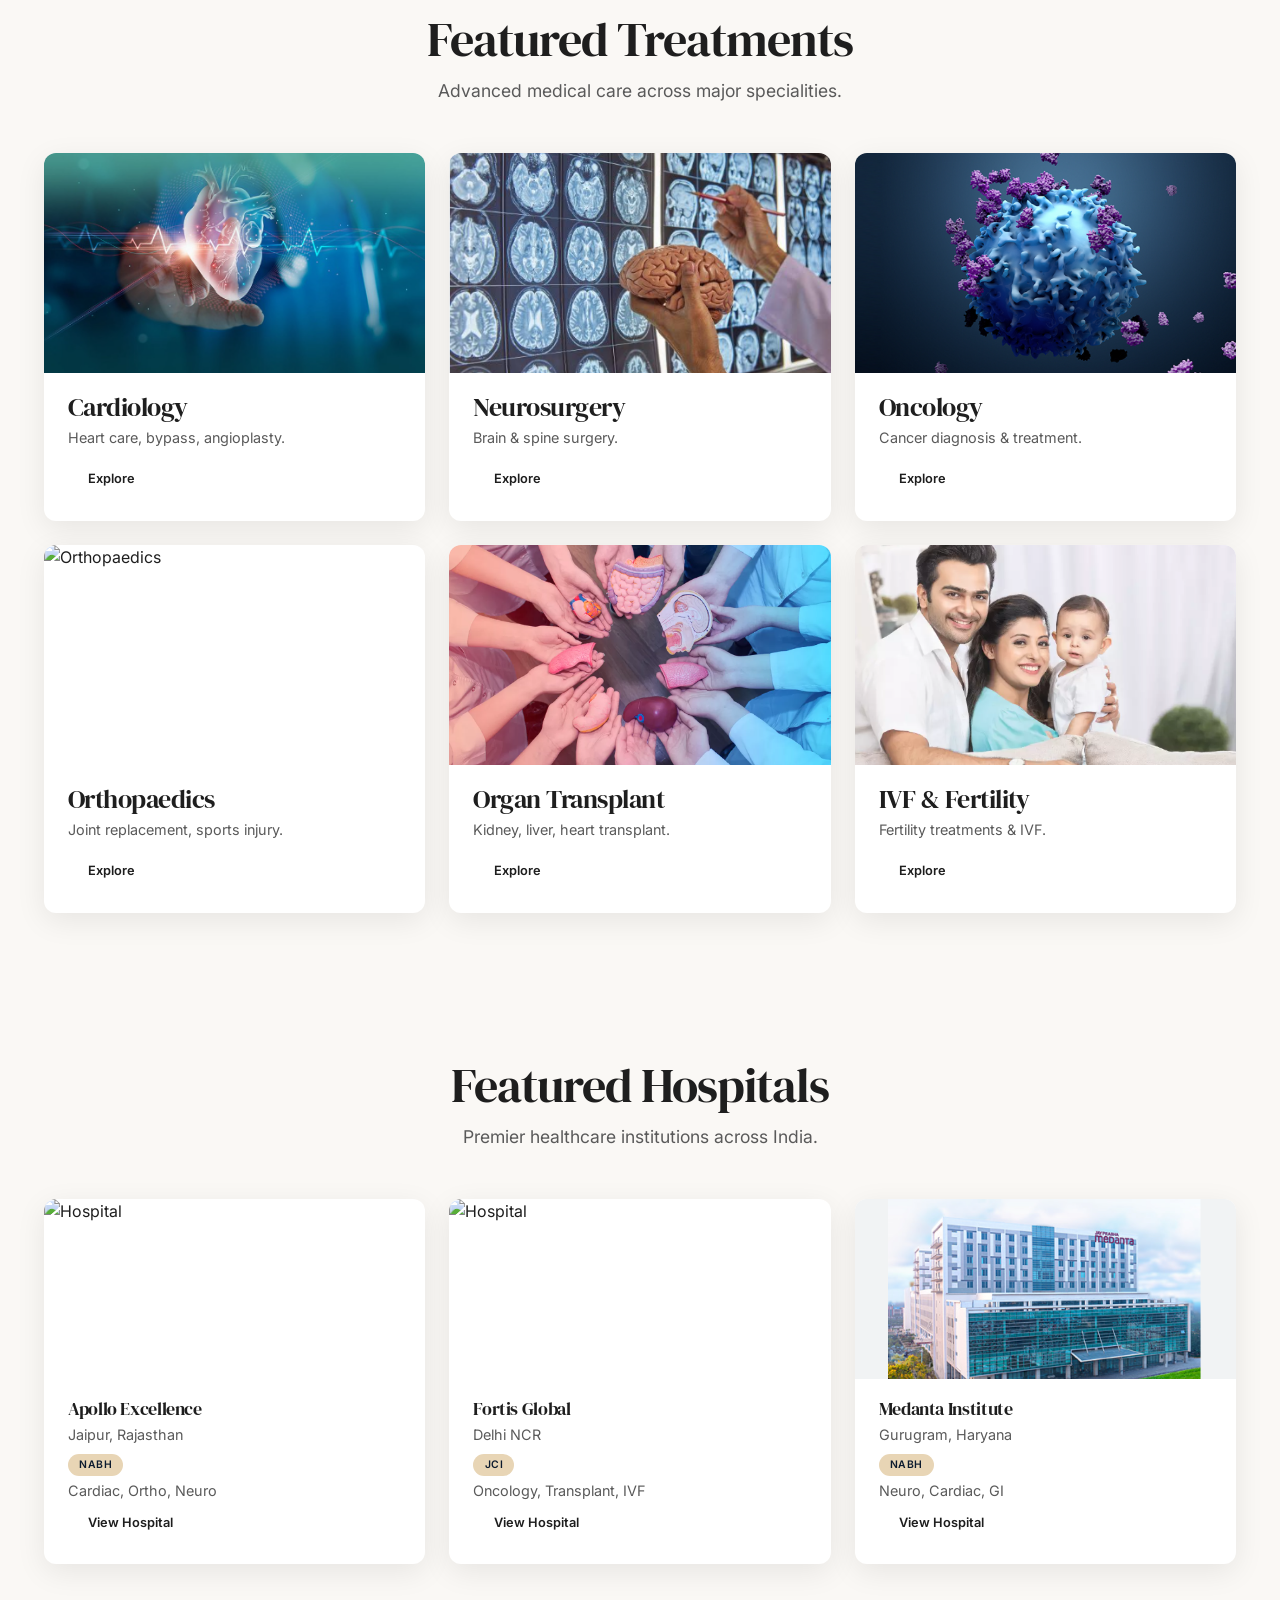
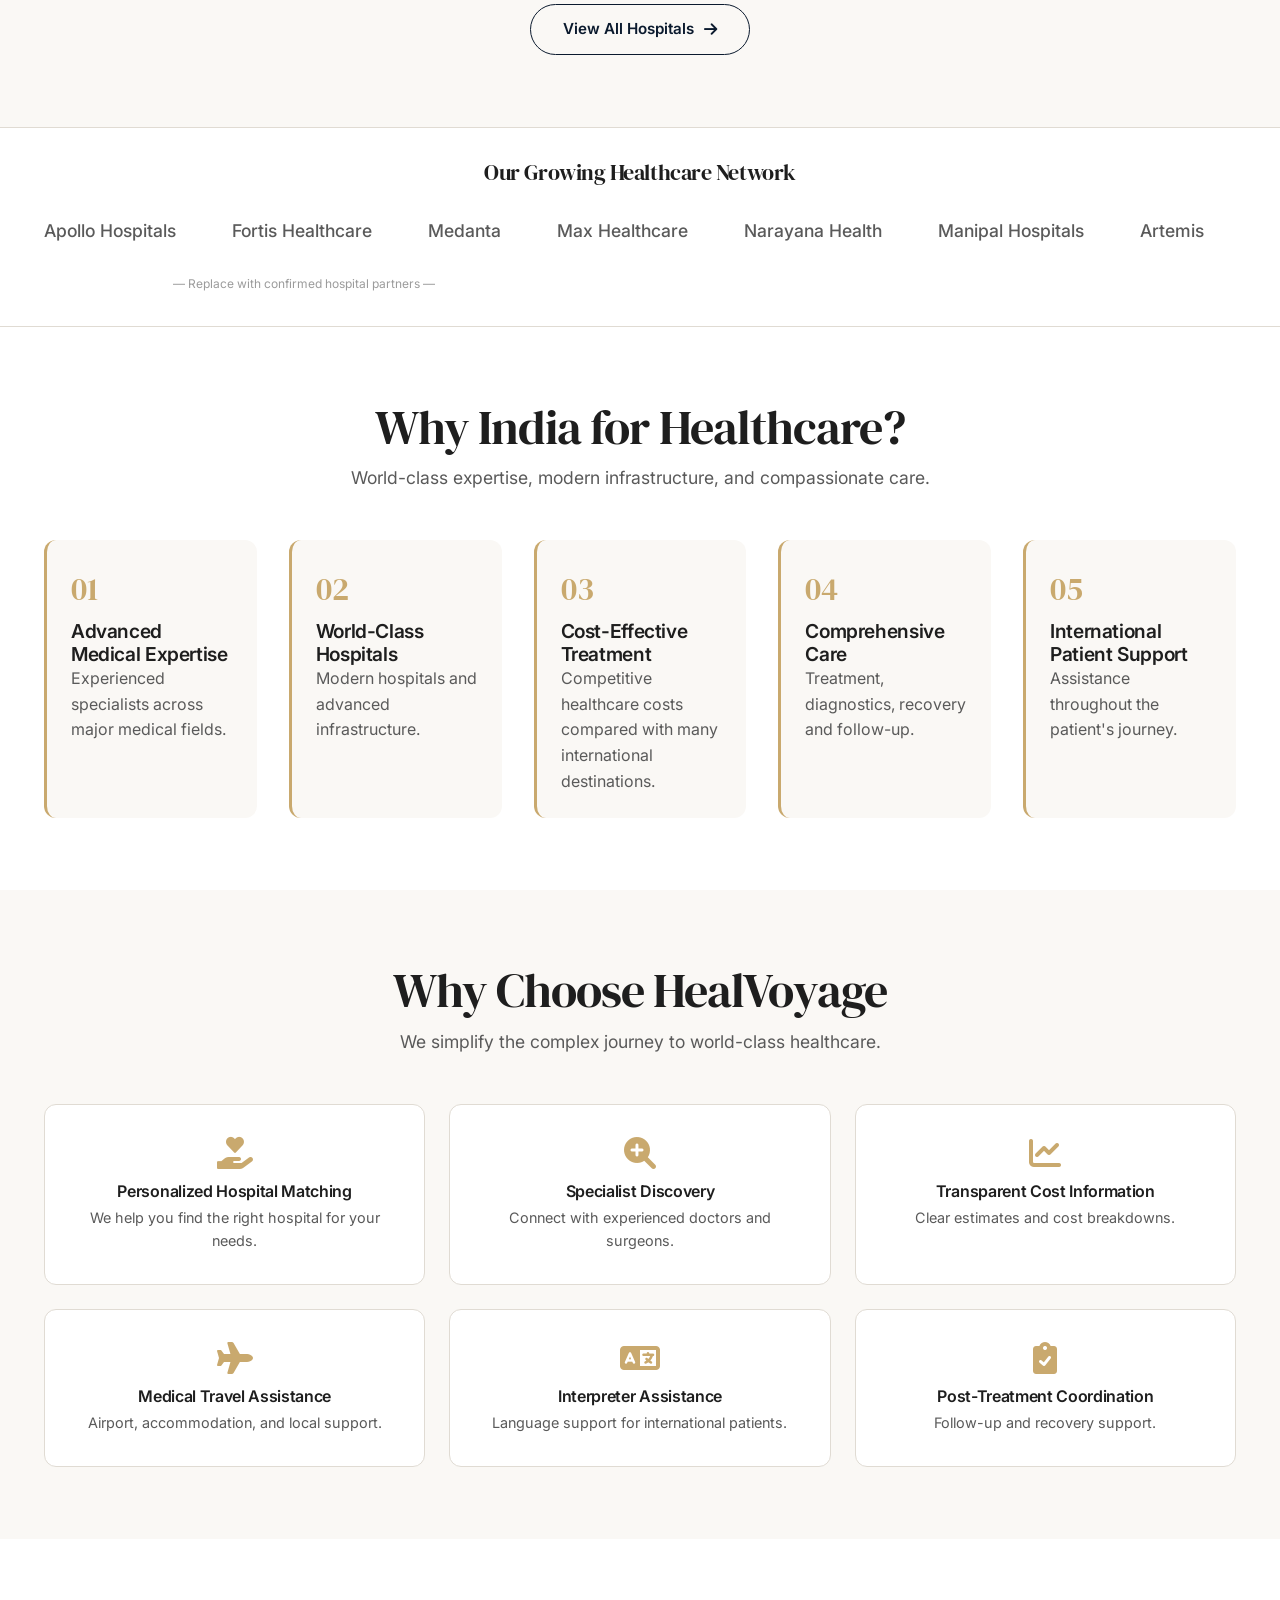
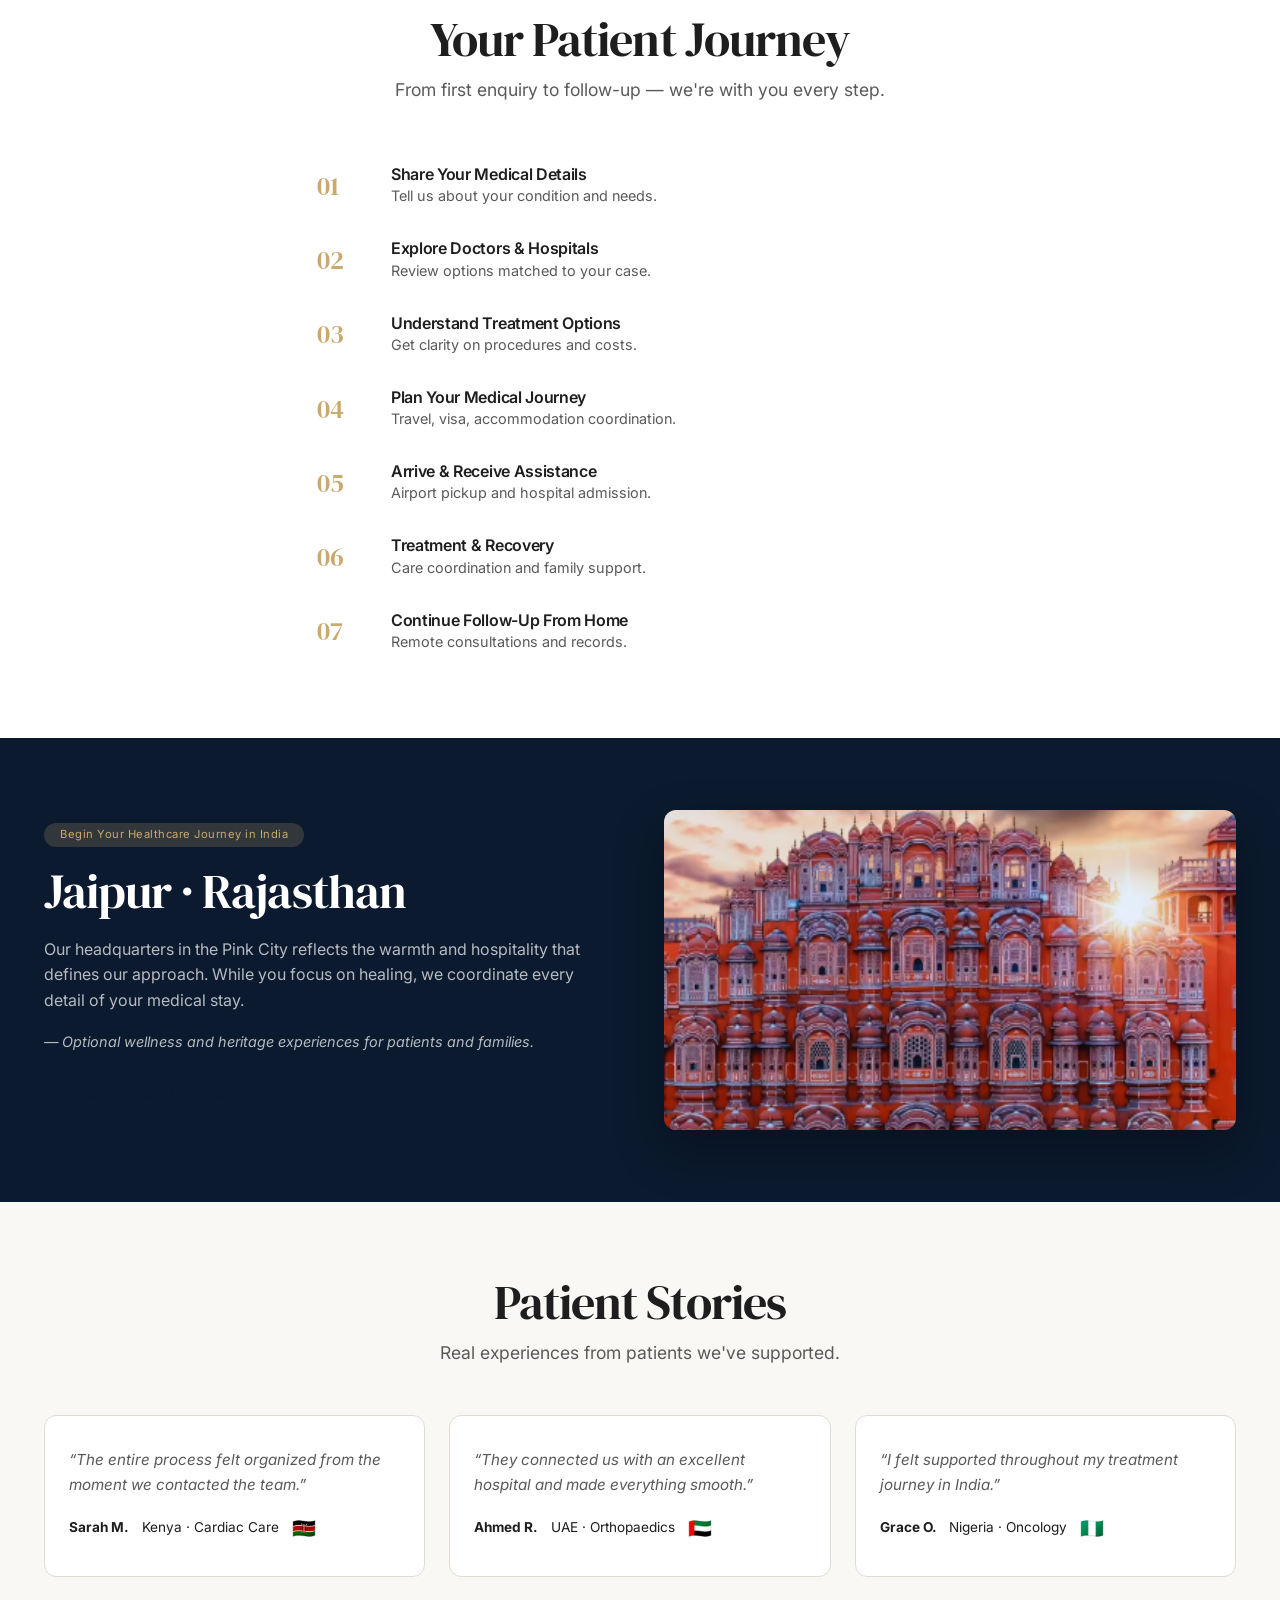
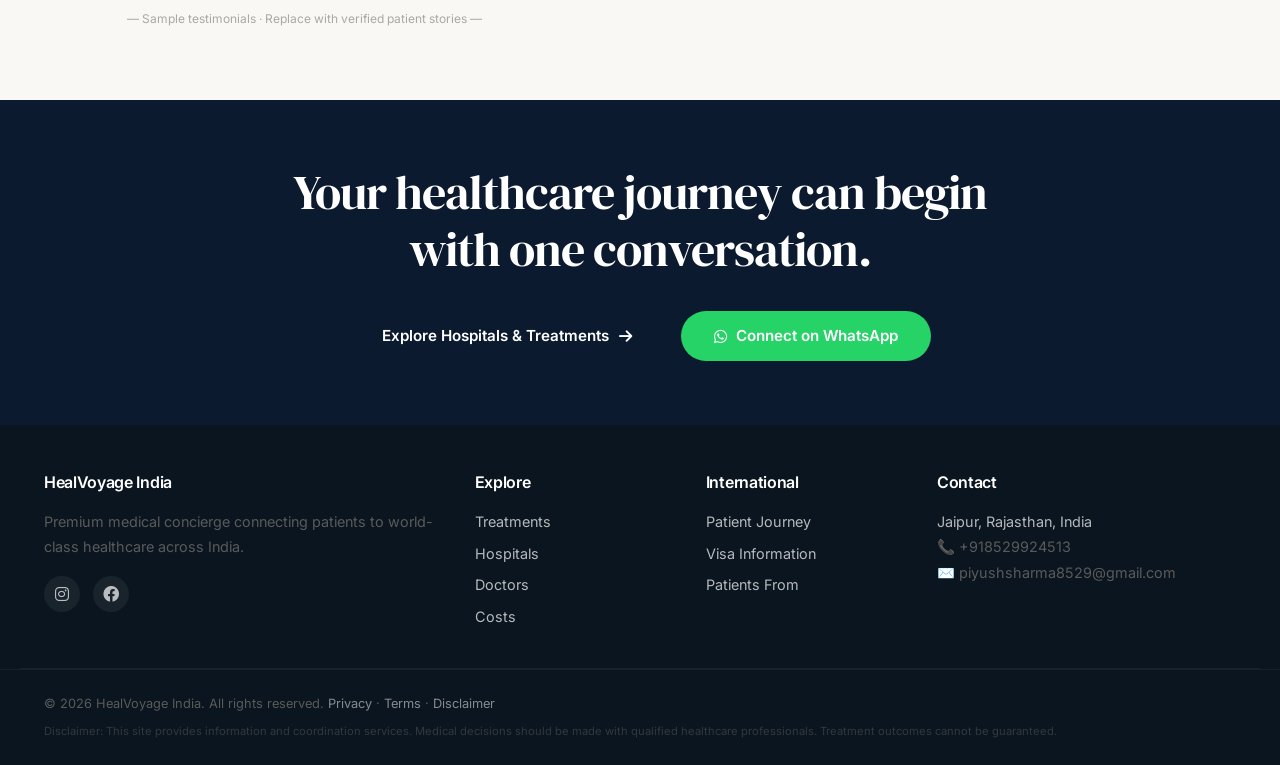
==== commit 6cc44320: "Update index.html" ====
--- a/index.html
+++ b/index.html
@@ -82,7 +82,7 @@
       </div>
     </div>
     <div class="hero-image">
-      <img src="https://images.unsplash.com/photo-1579684385127-1ef15d508118?w=800&auto=format&fit=crop" alt="Doctor consulting with international patient" loading="eager" />
+      <img src="images/international.png" alt="Doctor consulting with international patient" loading="eager" />
       <div class="floating-trust"><i class="fas fa-shield-alt"></i> ISO · NABH</div>
     </div>
   </div>
